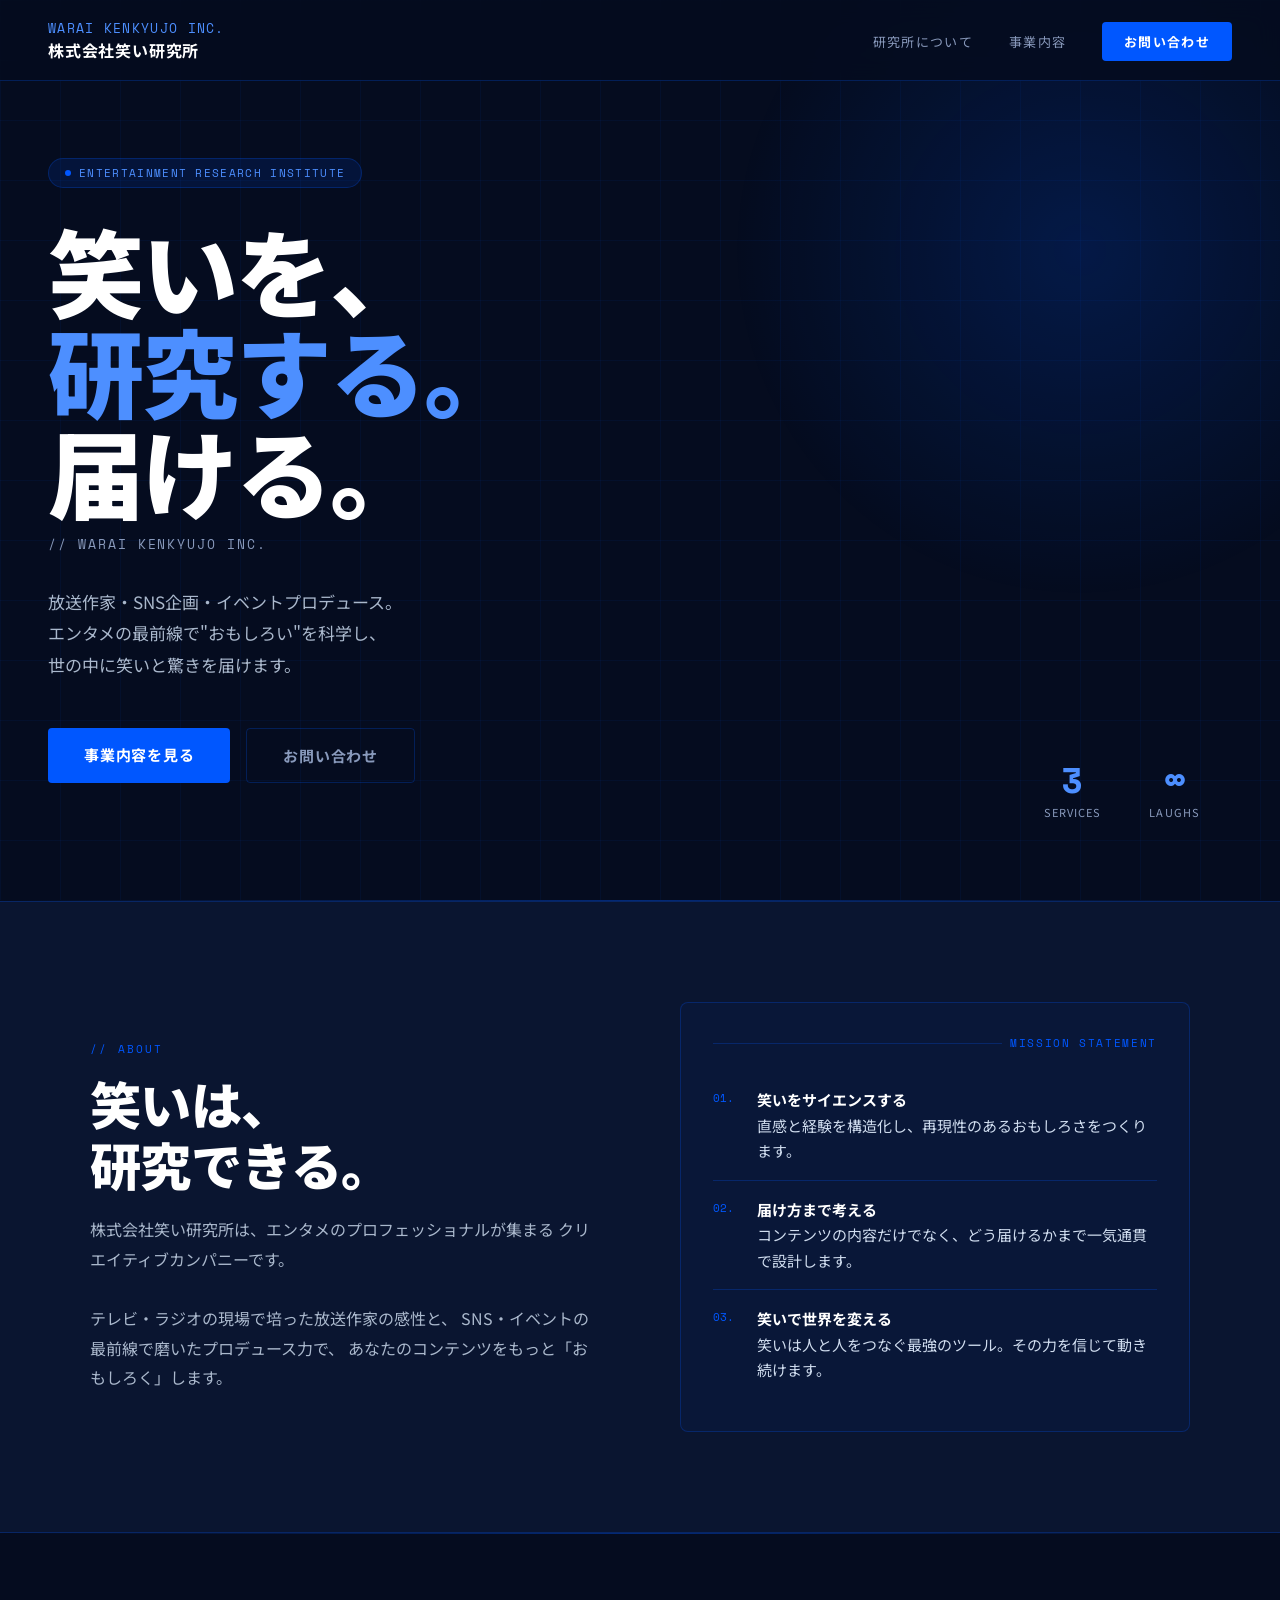
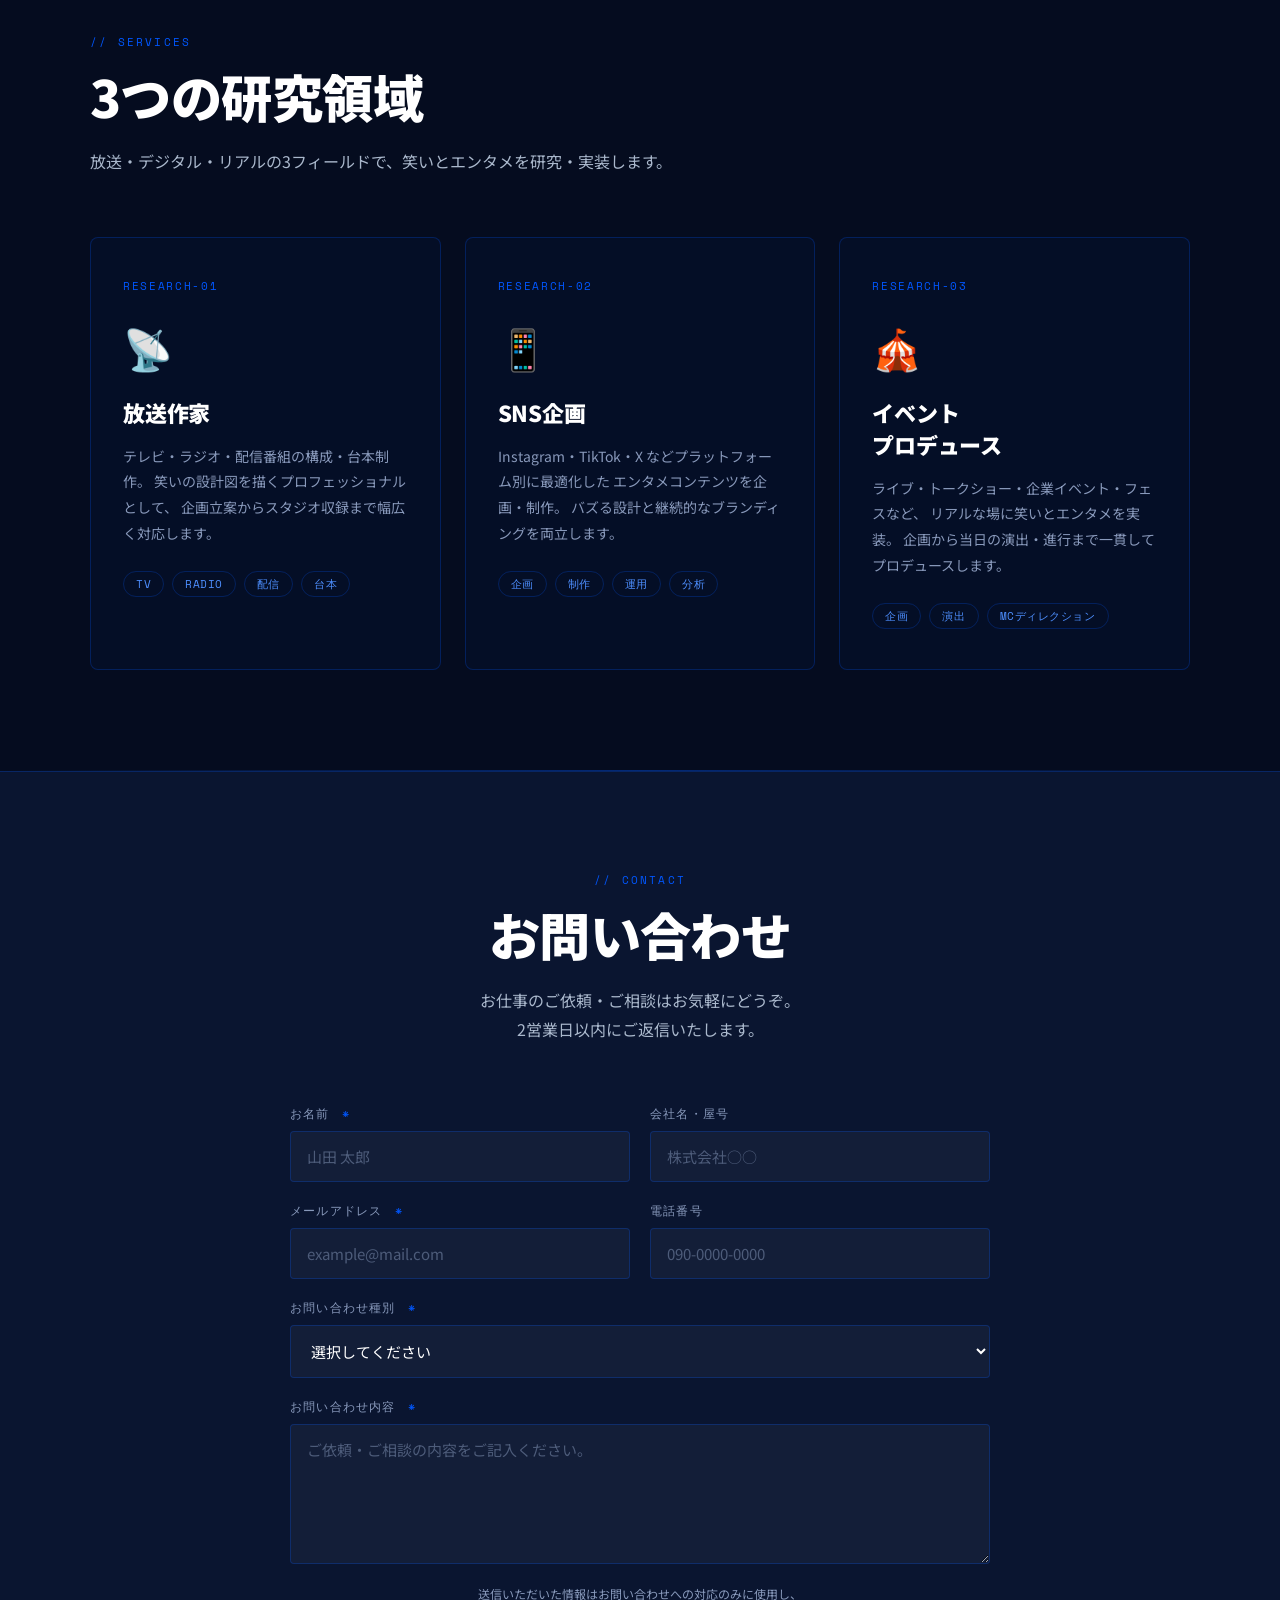
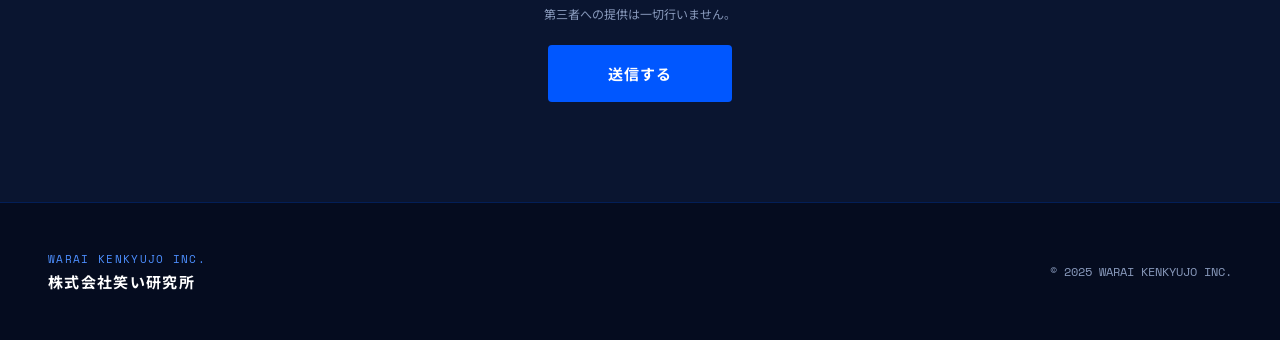
==== index.html @ fab0cb1b "Initial commit: 株式会社笑い研究所 website" ====
<!DOCTYPE html>
<html lang="ja">
<head>
  <meta charset="UTF-8">
  <meta name="viewport" content="width=device-width, initial-scale=1.0">
  <title>株式会社笑い研究所</title>
  <link rel="preconnect" href="https://fonts.googleapis.com">
  <link href="https://fonts.googleapis.com/css2?family=Noto+Sans+JP:wght@400;700;900&family=Space+Mono:wght@400;700&display=swap" rel="stylesheet">
  <style>
    :root {
      --blue: #0057FF;
      --blue-light: #4D8FFF;
      --blue-dark: #003BB5;
      --navy: #050C1F;
      --navy2: #0A1530;
      --white: #FFFFFF;
      --gray: #8899BB;
      --border: rgba(0,87,255,0.25);
    }

    * { margin: 0; padding: 0; box-sizing: border-box; }

    html { scroll-behavior: smooth; }

    body {
      font-family: 'Noto Sans JP', sans-serif;
      background: var(--navy);
      color: var(--white);
      overflow-x: hidden;
    }

    /* ── GRID BG ── */
    body::before {
      content: '';
      position: fixed;
      inset: 0;
      background-image:
        linear-gradient(rgba(0,87,255,0.06) 1px, transparent 1px),
        linear-gradient(90deg, rgba(0,87,255,0.06) 1px, transparent 1px);
      background-size: 60px 60px;
      pointer-events: none;
      z-index: 0;
    }

    /* ── NAV ── */
    nav {
      position: fixed;
      top: 0; left: 0; right: 0;
      z-index: 100;
      display: flex;
      align-items: center;
      justify-content: space-between;
      padding: 18px 48px;
      background: rgba(5,12,31,0.85);
      backdrop-filter: blur(12px);
      border-bottom: 1px solid var(--border);
    }

    .nav-logo {
      font-family: 'Space Mono', monospace;
      font-size: 13px;
      letter-spacing: 0.1em;
      color: var(--blue-light);
    }

    .nav-logo span {
      display: block;
      font-family: 'Noto Sans JP', sans-serif;
      font-size: 16px;
      font-weight: 700;
      color: var(--white);
      letter-spacing: 0.05em;
    }

    .nav-links {
      display: flex;
      gap: 36px;
      list-style: none;
    }

    .nav-links a {
      color: var(--gray);
      text-decoration: none;
      font-size: 13px;
      letter-spacing: 0.1em;
      transition: color 0.2s;
    }

    .nav-links a:hover { color: var(--white); }

    .nav-cta {
      background: var(--blue);
      color: var(--white) !important;
      padding: 10px 22px;
      border-radius: 4px;
      font-weight: 700 !important;
      transition: background 0.2s !important;
    }

    .nav-cta:hover { background: var(--blue-dark) !important; color: var(--white) !important; }

    /* ── HERO ── */
    .hero {
      position: relative;
      min-height: 100vh;
      display: flex;
      align-items: center;
      padding: 120px 48px 80px;
      overflow: hidden;
    }

    .hero-bg-circle {
      position: absolute;
      width: 700px;
      height: 700px;
      border-radius: 50%;
      background: radial-gradient(circle, rgba(0,87,255,0.18) 0%, transparent 70%);
      top: -100px;
      right: -150px;
      pointer-events: none;
    }

    .hero-badge {
      display: inline-flex;
      align-items: center;
      gap: 8px;
      background: rgba(0,87,255,0.12);
      border: 1px solid var(--border);
      border-radius: 100px;
      padding: 6px 16px;
      font-family: 'Space Mono', monospace;
      font-size: 11px;
      color: var(--blue-light);
      letter-spacing: 0.12em;
      margin-bottom: 32px;
    }

    .hero-badge::before {
      content: '';
      width: 6px;
      height: 6px;
      border-radius: 50%;
      background: var(--blue);
      animation: pulse 2s infinite;
    }

    @keyframes pulse {
      0%, 100% { opacity: 1; }
      50% { opacity: 0.3; }
    }

    .hero h1 {
      font-size: clamp(52px, 8vw, 96px);
      font-weight: 900;
      line-height: 1.05;
      letter-spacing: -0.02em;
      margin-bottom: 12px;
    }

    .hero h1 .accent { color: var(--blue-light); }

    .hero-sub {
      font-family: 'Space Mono', monospace;
      font-size: 13px;
      color: var(--gray);
      letter-spacing: 0.15em;
      margin-bottom: 32px;
    }

    .hero-desc {
      font-size: 17px;
      line-height: 1.85;
      color: #AAB8CC;
      max-width: 520px;
      margin-bottom: 48px;
    }

    .hero-btns {
      display: flex;
      gap: 16px;
      flex-wrap: wrap;
    }

    .btn-primary {
      background: var(--blue);
      color: var(--white);
      padding: 16px 36px;
      border-radius: 4px;
      font-size: 15px;
      font-weight: 700;
      text-decoration: none;
      letter-spacing: 0.05em;
      transition: background 0.2s, transform 0.15s;
    }

    .btn-primary:hover {
      background: var(--blue-dark);
      transform: translateY(-1px);
    }

    .btn-outline {
      border: 1px solid var(--border);
      color: var(--gray);
      padding: 16px 36px;
      border-radius: 4px;
      font-size: 15px;
      font-weight: 700;
      text-decoration: none;
      letter-spacing: 0.05em;
      transition: border-color 0.2s, color 0.2s;
    }

    .btn-outline:hover {
      border-color: var(--blue-light);
      color: var(--white);
    }

    .hero-stats {
      position: absolute;
      right: 80px;
      bottom: 80px;
      display: flex;
      gap: 48px;
    }

    .stat {
      text-align: center;
    }

    .stat-num {
      font-family: 'Space Mono', monospace;
      font-size: 36px;
      font-weight: 700;
      color: var(--blue-light);
      line-height: 1;
    }

    .stat-label {
      font-size: 11px;
      color: var(--gray);
      letter-spacing: 0.1em;
      margin-top: 6px;
    }

    /* ── SECTION COMMON ── */
    section {
      position: relative;
      z-index: 1;
      padding: 100px 48px;
    }

    .section-label {
      font-family: 'Space Mono', monospace;
      font-size: 11px;
      color: var(--blue);
      letter-spacing: 0.2em;
      text-transform: uppercase;
      margin-bottom: 16px;
    }

    .section-title {
      font-size: clamp(32px, 4vw, 52px);
      font-weight: 900;
      line-height: 1.2;
      letter-spacing: -0.01em;
      margin-bottom: 20px;
    }

    .section-desc {
      font-size: 16px;
      color: #AAB8CC;
      line-height: 1.85;
      max-width: 600px;
    }

    /* ── ABOUT ── */
    .about {
      background: var(--navy2);
      border-top: 1px solid var(--border);
      border-bottom: 1px solid var(--border);
    }

    .about-inner {
      max-width: 1100px;
      margin: 0 auto;
      display: grid;
      grid-template-columns: 1fr 1fr;
      gap: 80px;
      align-items: center;
    }

    .about-visual {
      position: relative;
    }

    .about-box {
      border: 1px solid var(--border);
      border-radius: 8px;
      padding: 32px;
      background: rgba(0,87,255,0.04);
    }

    .about-box-header {
      font-family: 'Space Mono', monospace;
      font-size: 11px;
      color: var(--blue);
      letter-spacing: 0.15em;
      margin-bottom: 20px;
      display: flex;
      align-items: center;
      gap: 8px;
    }

    .about-box-header::before {
      content: '';
      flex: 1;
      height: 1px;
      background: var(--border);
    }

    .about-item {
      display: flex;
      align-items: flex-start;
      gap: 16px;
      padding: 16px 0;
      border-bottom: 1px solid var(--border);
    }

    .about-item:last-child { border-bottom: none; }

    .about-item-num {
      font-family: 'Space Mono', monospace;
      font-size: 11px;
      color: var(--blue);
      padding-top: 3px;
      min-width: 28px;
    }

    .about-item-text {
      font-size: 15px;
      line-height: 1.7;
      color: #D0DDEF;
    }

    .about-item-text strong {
      color: var(--white);
      font-weight: 700;
    }

    /* ── SERVICES ── */
    .services-inner {
      max-width: 1100px;
      margin: 0 auto;
    }

    .services-head {
      margin-bottom: 60px;
    }

    .services-grid {
      display: grid;
      grid-template-columns: repeat(3, 1fr);
      gap: 24px;
    }

    .service-card {
      border: 1px solid var(--border);
      border-radius: 8px;
      padding: 40px 32px;
      background: rgba(0,87,255,0.03);
      transition: border-color 0.2s, background 0.2s, transform 0.2s;
      position: relative;
      overflow: hidden;
    }

    .service-card::before {
      content: '';
      position: absolute;
      top: 0; left: 0; right: 0;
      height: 3px;
      background: linear-gradient(90deg, var(--blue), var(--blue-light));
      opacity: 0;
      transition: opacity 0.2s;
    }

    .service-card:hover {
      border-color: rgba(0,87,255,0.5);
      background: rgba(0,87,255,0.07);
      transform: translateY(-4px);
    }

    .service-card:hover::before { opacity: 1; }

    .service-num {
      font-family: 'Space Mono', monospace;
      font-size: 11px;
      color: var(--blue);
      letter-spacing: 0.15em;
      margin-bottom: 24px;
    }

    .service-icon {
      font-size: 40px;
      margin-bottom: 20px;
      display: block;
    }

    .service-title {
      font-size: 22px;
      font-weight: 900;
      letter-spacing: -0.01em;
      margin-bottom: 16px;
    }

    .service-desc {
      font-size: 14px;
      color: #8899BB;
      line-height: 1.85;
    }

    .service-tags {
      margin-top: 24px;
      display: flex;
      flex-wrap: wrap;
      gap: 8px;
    }

    .service-tag {
      font-size: 11px;
      padding: 4px 12px;
      border: 1px solid var(--border);
      border-radius: 100px;
      color: var(--blue-light);
      font-family: 'Space Mono', monospace;
      letter-spacing: 0.05em;
    }

    /* ── CONTACT ── */
    .contact {
      background: var(--navy2);
      border-top: 1px solid var(--border);
    }

    .contact-inner {
      max-width: 700px;
      margin: 0 auto;
    }

    .contact-head {
      text-align: center;
      margin-bottom: 60px;
    }

    .contact-head .section-label {
      display: block;
      text-align: center;
    }

    .contact-form {
      display: flex;
      flex-direction: column;
      gap: 20px;
    }

    .form-row {
      display: grid;
      grid-template-columns: 1fr 1fr;
      gap: 20px;
    }

    .form-group {
      display: flex;
      flex-direction: column;
      gap: 8px;
    }

    .form-group label {
      font-size: 12px;
      color: var(--gray);
      letter-spacing: 0.1em;
      font-family: 'Space Mono', monospace;
    }

    .form-group label .required {
      color: var(--blue);
      margin-left: 4px;
    }

    .form-group input,
    .form-group select,
    .form-group textarea {
      background: rgba(255,255,255,0.04);
      border: 1px solid var(--border);
      border-radius: 4px;
      padding: 14px 16px;
      color: var(--white);
      font-size: 15px;
      font-family: 'Noto Sans JP', sans-serif;
      transition: border-color 0.2s;
      outline: none;
    }

    .form-group input:focus,
    .form-group select:focus,
    .form-group textarea:focus {
      border-color: var(--blue);
    }

    .form-group input::placeholder,
    .form-group textarea::placeholder {
      color: rgba(136,153,187,0.5);
    }

    .form-group select option {
      background: var(--navy2);
    }

    .form-group textarea {
      resize: vertical;
      min-height: 140px;
    }

    .form-note {
      font-size: 12px;
      color: var(--gray);
      line-height: 1.7;
      text-align: center;
    }

    .form-submit {
      display: flex;
      justify-content: center;
    }

    .btn-submit {
      background: var(--blue);
      color: var(--white);
      border: none;
      padding: 18px 60px;
      border-radius: 4px;
      font-size: 15px;
      font-weight: 700;
      font-family: 'Noto Sans JP', sans-serif;
      letter-spacing: 0.08em;
      cursor: pointer;
      transition: background 0.2s, transform 0.15s;
    }

    .btn-submit:hover {
      background: var(--blue-dark);
      transform: translateY(-1px);
    }

    /* ── SUCCESS MSG ── */
    .form-success {
      display: none;
      text-align: center;
      padding: 48px;
      border: 1px solid rgba(0,87,255,0.3);
      border-radius: 8px;
      background: rgba(0,87,255,0.06);
    }

    .form-success.show { display: block; }

    .form-success-icon {
      font-size: 48px;
      margin-bottom: 16px;
    }

    .form-success h3 {
      font-size: 22px;
      font-weight: 700;
      margin-bottom: 10px;
    }

    .form-success p {
      color: var(--gray);
      font-size: 14px;
      line-height: 1.7;
    }

    /* ── FOOTER ── */
    footer {
      position: relative;
      z-index: 1;
      border-top: 1px solid var(--border);
      padding: 48px;
      display: flex;
      align-items: center;
      justify-content: space-between;
    }

    .footer-logo {
      font-family: 'Space Mono', monospace;
      font-size: 11px;
      color: var(--blue-light);
      letter-spacing: 0.12em;
    }

    .footer-logo span {
      display: block;
      font-family: 'Noto Sans JP', sans-serif;
      font-size: 15px;
      font-weight: 700;
      color: var(--white);
      margin-top: 4px;
    }

    .footer-copy {
      font-size: 12px;
      color: var(--gray);
      font-family: 'Space Mono', monospace;
    }

    /* ── DIVIDER LINE ── */
    .divider {
      width: 100%;
      height: 1px;
      background: linear-gradient(90deg, transparent, var(--blue), transparent);
      opacity: 0.4;
      margin: 0;
    }

    /* ── RESPONSIVE ── */
    @media (max-width: 900px) {
      nav { padding: 16px 24px; }
      .nav-links { display: none; }
      .hero { padding: 100px 24px 60px; }
      .hero-stats { display: none; }
      section { padding: 72px 24px; }
      .about-inner { grid-template-columns: 1fr; gap: 48px; }
      .services-grid { grid-template-columns: 1fr; }
      .form-row { grid-template-columns: 1fr; }
      footer { flex-direction: column; gap: 16px; text-align: center; padding: 36px 24px; }
    }
  </style>
</head>
<body>

<!-- NAV -->
<nav>
  <div class="nav-logo">
    WARAI KENKYUJO INC.
    <span>株式会社笑い研究所</span>
  </div>
  <ul class="nav-links">
    <li><a href="#about">研究所について</a></li>
    <li><a href="#services">事業内容</a></li>
    <li><a href="#contact" class="nav-cta">お問い合わせ</a></li>
  </ul>
</nav>

<!-- HERO -->
<section class="hero" id="top">
  <div class="hero-bg-circle"></div>
  <div>
    <div class="hero-badge">ENTERTAINMENT RESEARCH INSTITUTE</div>
    <h1>笑いを、<br><span class="accent">研究する。</span><br>届ける。</h1>
    <p class="hero-sub">// WARAI KENKYUJO INC.</p>
    <p class="hero-desc">
      放送作家・SNS企画・イベントプロデュース。<br>
      エンタメの最前線で"おもしろい"を科学し、<br>
      世の中に笑いと驚きを届けます。
    </p>
    <div class="hero-btns">
      <a href="#services" class="btn-primary">事業内容を見る</a>
      <a href="#contact" class="btn-outline">お問い合わせ</a>
    </div>
  </div>
  <div class="hero-stats">
    <div class="stat">
      <div class="stat-num">3</div>
      <div class="stat-label">SERVICES</div>
    </div>
    <div class="stat">
      <div class="stat-num">∞</div>
      <div class="stat-label">LAUGHS</div>
    </div>
  </div>
</section>

<div class="divider"></div>

<!-- ABOUT -->
<section class="about" id="about">
  <div class="about-inner">
    <div>
      <p class="section-label">// ABOUT</p>
      <h2 class="section-title">笑いは、<br>研究できる。</h2>
      <p class="section-desc">
        株式会社笑い研究所は、エンタメのプロフェッショナルが集まる
        クリエイティブカンパニーです。<br><br>
        テレビ・ラジオの現場で培った放送作家の感性と、
        SNS・イベントの最前線で磨いたプロデュース力で、
        あなたのコンテンツをもっと「おもしろく」します。
      </p>
    </div>
    <div class="about-visual">
      <div class="about-box">
        <div class="about-box-header">MISSION STATEMENT</div>
        <div class="about-item">
          <span class="about-item-num">01.</span>
          <p class="about-item-text"><strong>笑いをサイエンスする</strong><br>直感と経験を構造化し、再現性のあるおもしろさをつくります。</p>
        </div>
        <div class="about-item">
          <span class="about-item-num">02.</span>
          <p class="about-item-text"><strong>届け方まで考える</strong><br>コンテンツの内容だけでなく、どう届けるかまで一気通貫で設計します。</p>
        </div>
        <div class="about-item">
          <span class="about-item-num">03.</span>
          <p class="about-item-text"><strong>笑いで世界を変える</strong><br>笑いは人と人をつなぐ最強のツール。その力を信じて動き続けます。</p>
        </div>
      </div>
    </div>
  </div>
</section>

<div class="divider"></div>

<!-- SERVICES -->
<section id="services">
  <div class="services-inner">
    <div class="services-head">
      <p class="section-label">// SERVICES</p>
      <h2 class="section-title">3つの研究領域</h2>
      <p class="section-desc">放送・デジタル・リアルの3フィールドで、笑いとエンタメを研究・実装します。</p>
    </div>
    <div class="services-grid">

      <div class="service-card">
        <p class="service-num">RESEARCH-01</p>
        <span class="service-icon">📡</span>
        <h3 class="service-title">放送作家</h3>
        <p class="service-desc">
          テレビ・ラジオ・配信番組の構成・台本制作。
          笑いの設計図を描くプロフェッショナルとして、
          企画立案からスタジオ収録まで幅広く対応します。
        </p>
        <div class="service-tags">
          <span class="service-tag">TV</span>
          <span class="service-tag">RADIO</span>
          <span class="service-tag">配信</span>
          <span class="service-tag">台本</span>
        </div>
      </div>

      <div class="service-card">
        <p class="service-num">RESEARCH-02</p>
        <span class="service-icon">📱</span>
        <h3 class="service-title">SNS企画</h3>
        <p class="service-desc">
          Instagram・TikTok・X などプラットフォーム別に最適化した
          エンタメコンテンツを企画・制作。
          バズる設計と継続的なブランディングを両立します。
        </p>
        <div class="service-tags">
          <span class="service-tag">企画</span>
          <span class="service-tag">制作</span>
          <span class="service-tag">運用</span>
          <span class="service-tag">分析</span>
        </div>
      </div>

      <div class="service-card">
        <p class="service-num">RESEARCH-03</p>
        <span class="service-icon">🎪</span>
        <h3 class="service-title">イベント<br>プロデュース</h3>
        <p class="service-desc">
          ライブ・トークショー・企業イベント・フェスなど、
          リアルな場に笑いとエンタメを実装。
          企画から当日の演出・進行まで一貫してプロデュースします。
        </p>
        <div class="service-tags">
          <span class="service-tag">企画</span>
          <span class="service-tag">演出</span>
          <span class="service-tag">MCディレクション</span>
        </div>
      </div>

    </div>
  </div>
</section>

<div class="divider"></div>

<!-- CONTACT -->
<section class="contact" id="contact">
  <div class="contact-inner">
    <div class="contact-head">
      <p class="section-label">// CONTACT</p>
      <h2 class="section-title">お問い合わせ</h2>
      <p class="section-desc" style="text-align:center; margin:0 auto;">
        お仕事のご依頼・ご相談はお気軽にどうぞ。<br>
        2営業日以内にご返信いたします。
      </p>
    </div>

    <form class="contact-form" id="contactForm">
      <div class="form-row">
        <div class="form-group">
          <label>お名前 <span class="required">*</span></label>
          <input type="text" placeholder="山田 太郎" required>
        </div>
        <div class="form-group">
          <label>会社名・屋号</label>
          <input type="text" placeholder="株式会社○○">
        </div>
      </div>
      <div class="form-row">
        <div class="form-group">
          <label>メールアドレス <span class="required">*</span></label>
          <input type="email" placeholder="example@mail.com" required>
        </div>
        <div class="form-group">
          <label>電話番号</label>
          <input type="tel" placeholder="090-0000-0000">
        </div>
      </div>
      <div class="form-group">
        <label>お問い合わせ種別 <span class="required">*</span></label>
        <select required>
          <option value="" disabled selected>選択してください</option>
          <option>放送作家のご依頼</option>
          <option>SNS企画のご相談</option>
          <option>イベントプロデュースのご依頼</option>
          <option>その他</option>
        </select>
      </div>
      <div class="form-group">
        <label>お問い合わせ内容 <span class="required">*</span></label>
        <textarea placeholder="ご依頼・ご相談の内容をご記入ください。" required></textarea>
      </div>
      <p class="form-note">
        送信いただいた情報はお問い合わせへの対応のみに使用し、<br>
        第三者への提供は一切行いません。
      </p>
      <div class="form-submit">
        <button type="submit" class="btn-submit">送信する</button>
      </div>
    </form>

    <div class="form-success" id="formSuccess">
      <div class="form-success-icon">✉️</div>
      <h3>送信が完了しました</h3>
      <p>お問い合わせありがとうございます。<br>内容を確認のうえ、2営業日以内にご連絡いたします。</p>
    </div>
  </div>
</section>

<!-- FOOTER -->
<footer>
  <div class="footer-logo">
    WARAI KENKYUJO INC.
    <span>株式会社笑い研究所</span>
  </div>
  <p class="footer-copy">© 2025 WARAI KENKYUJO INC.</p>
</footer>

<script>
  document.getElementById('contactForm').addEventListener('submit', function(e) {
    e.preventDefault();
    this.style.display = 'none';
    document.getElementById('formSuccess').classList.add('show');
  });
</script>

</body>
</html>
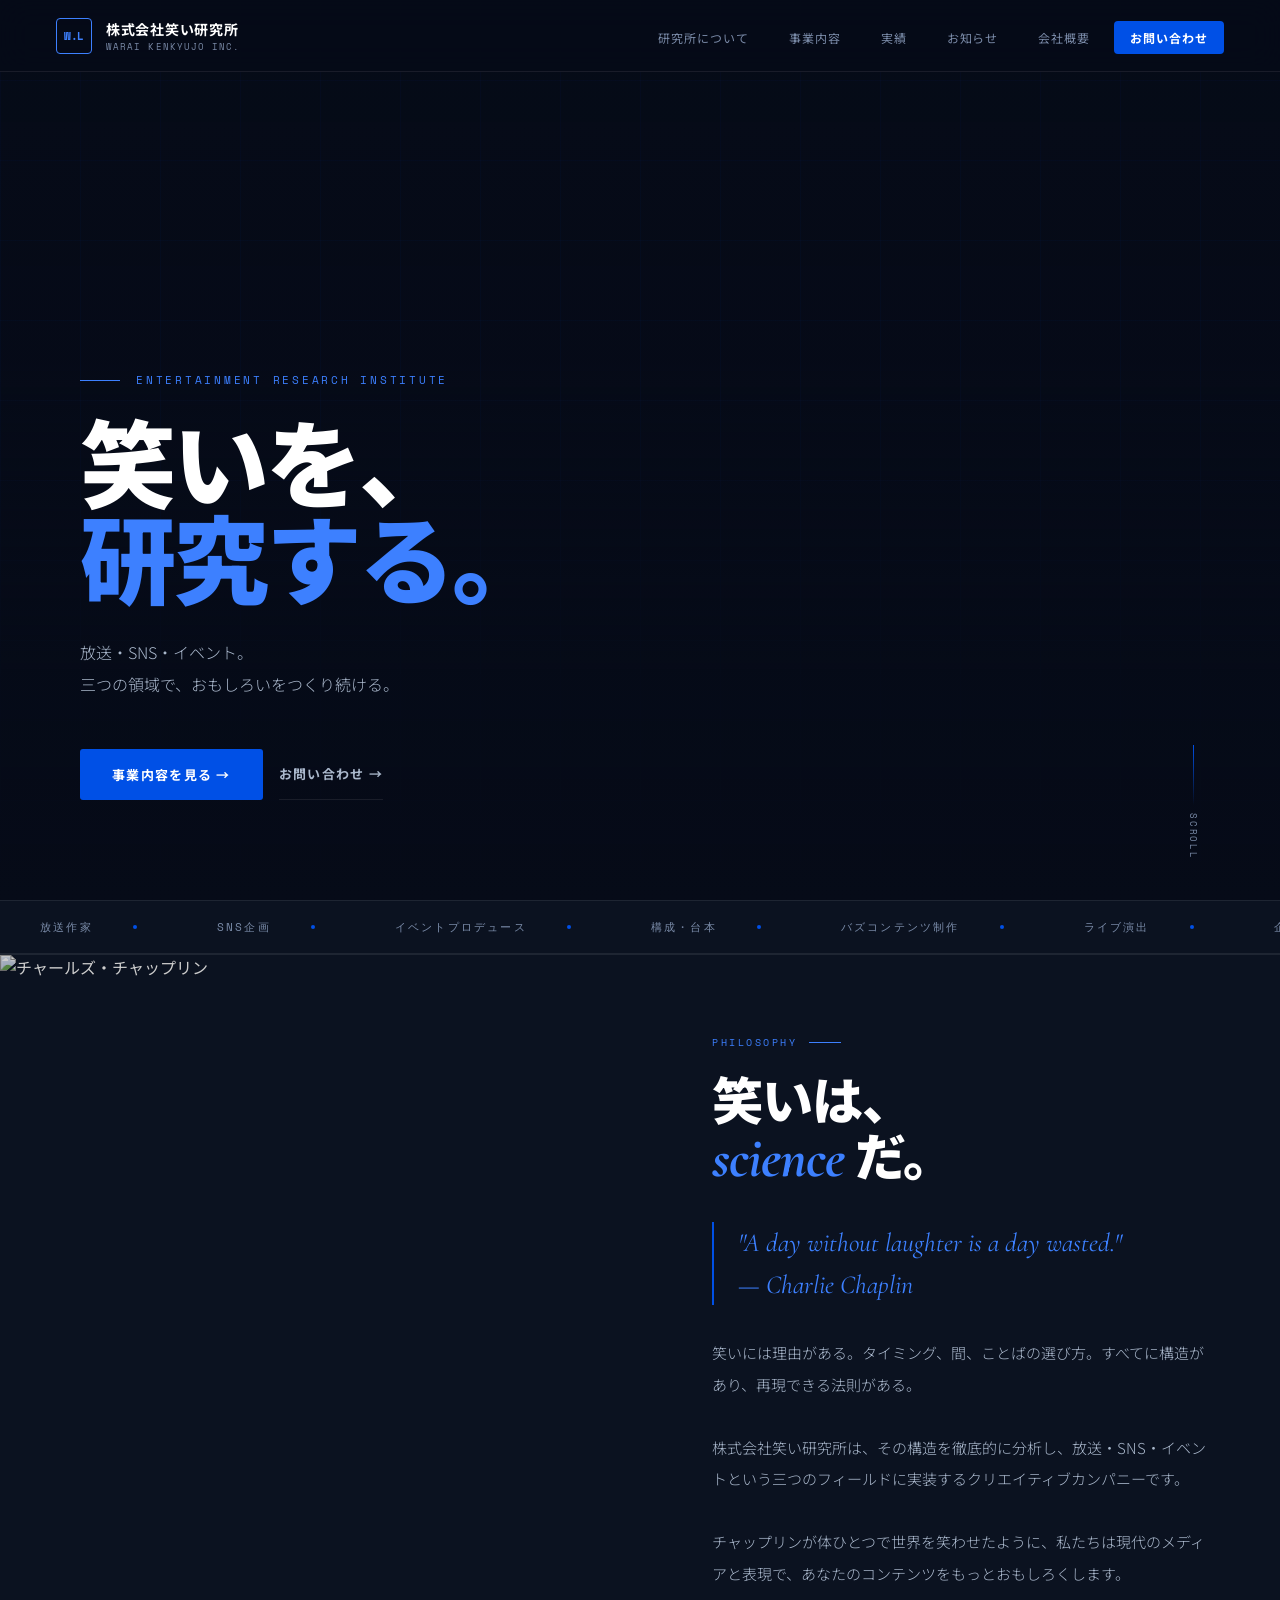
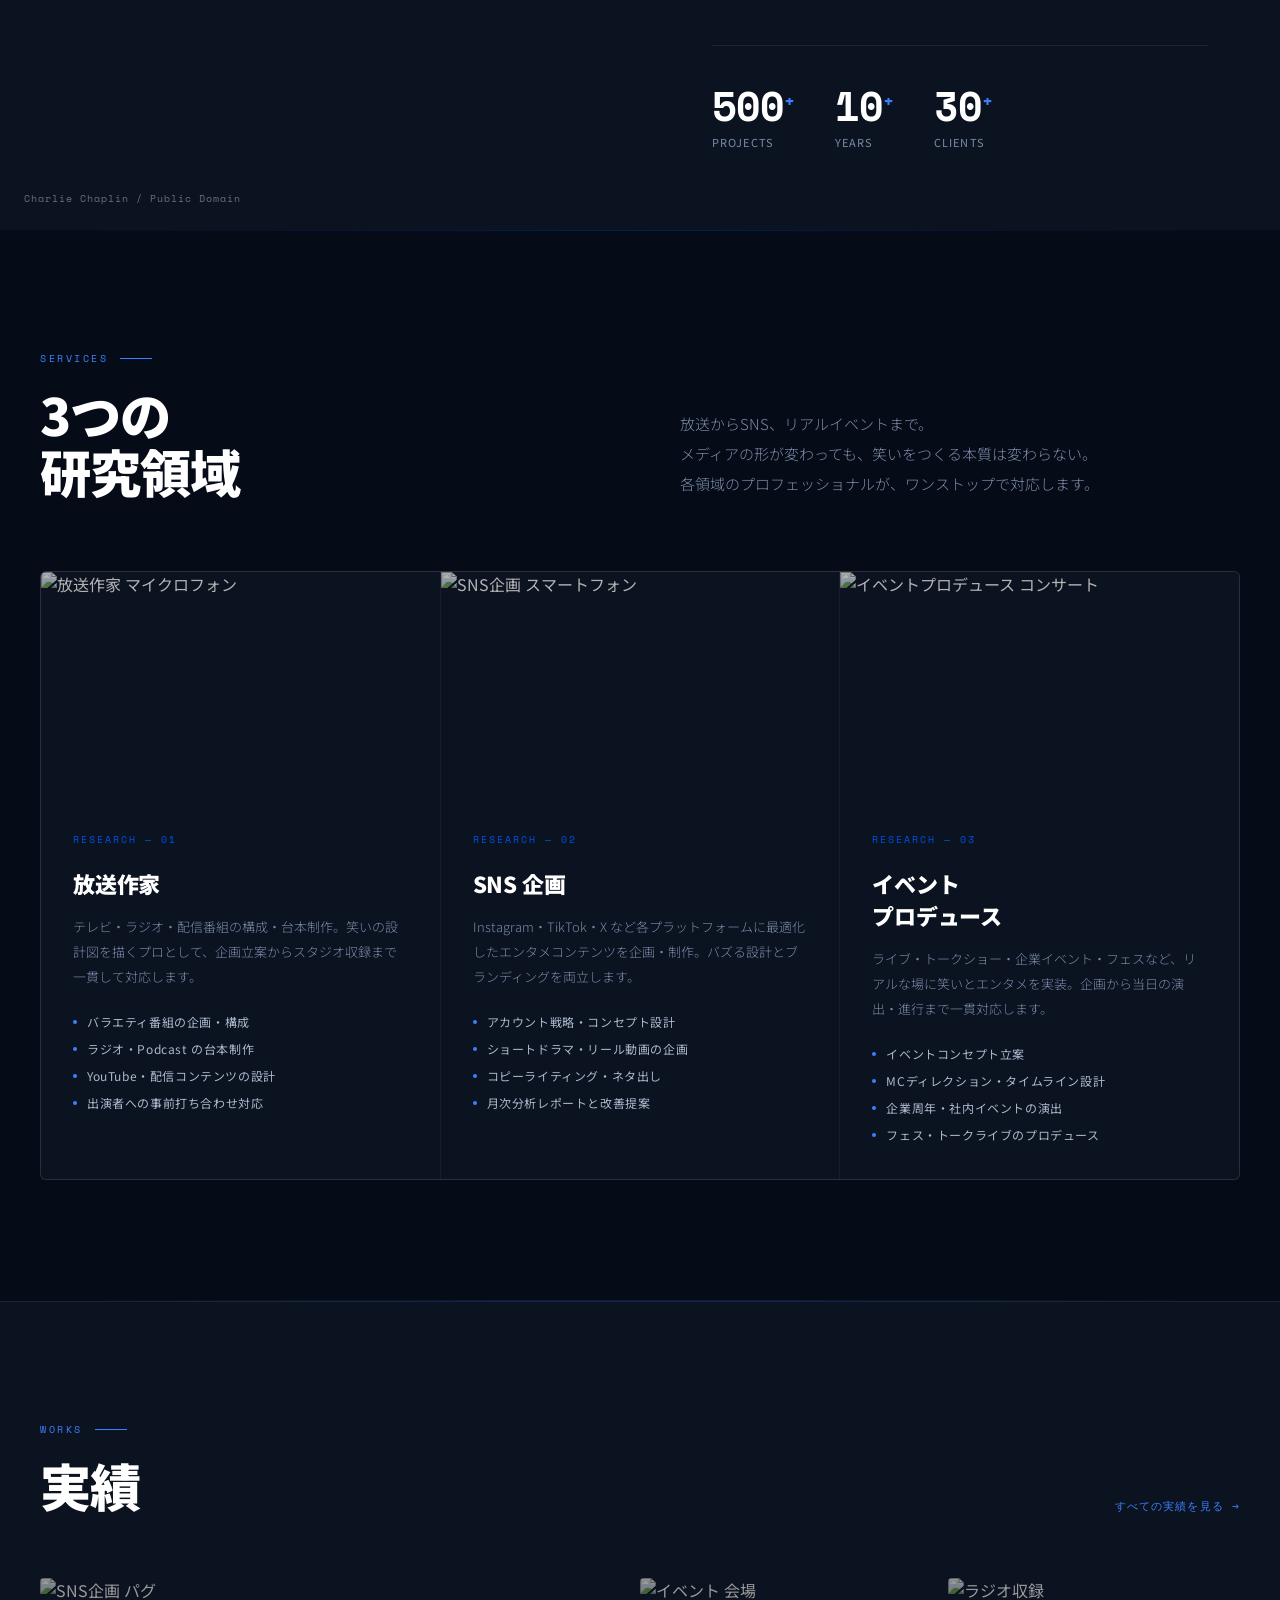
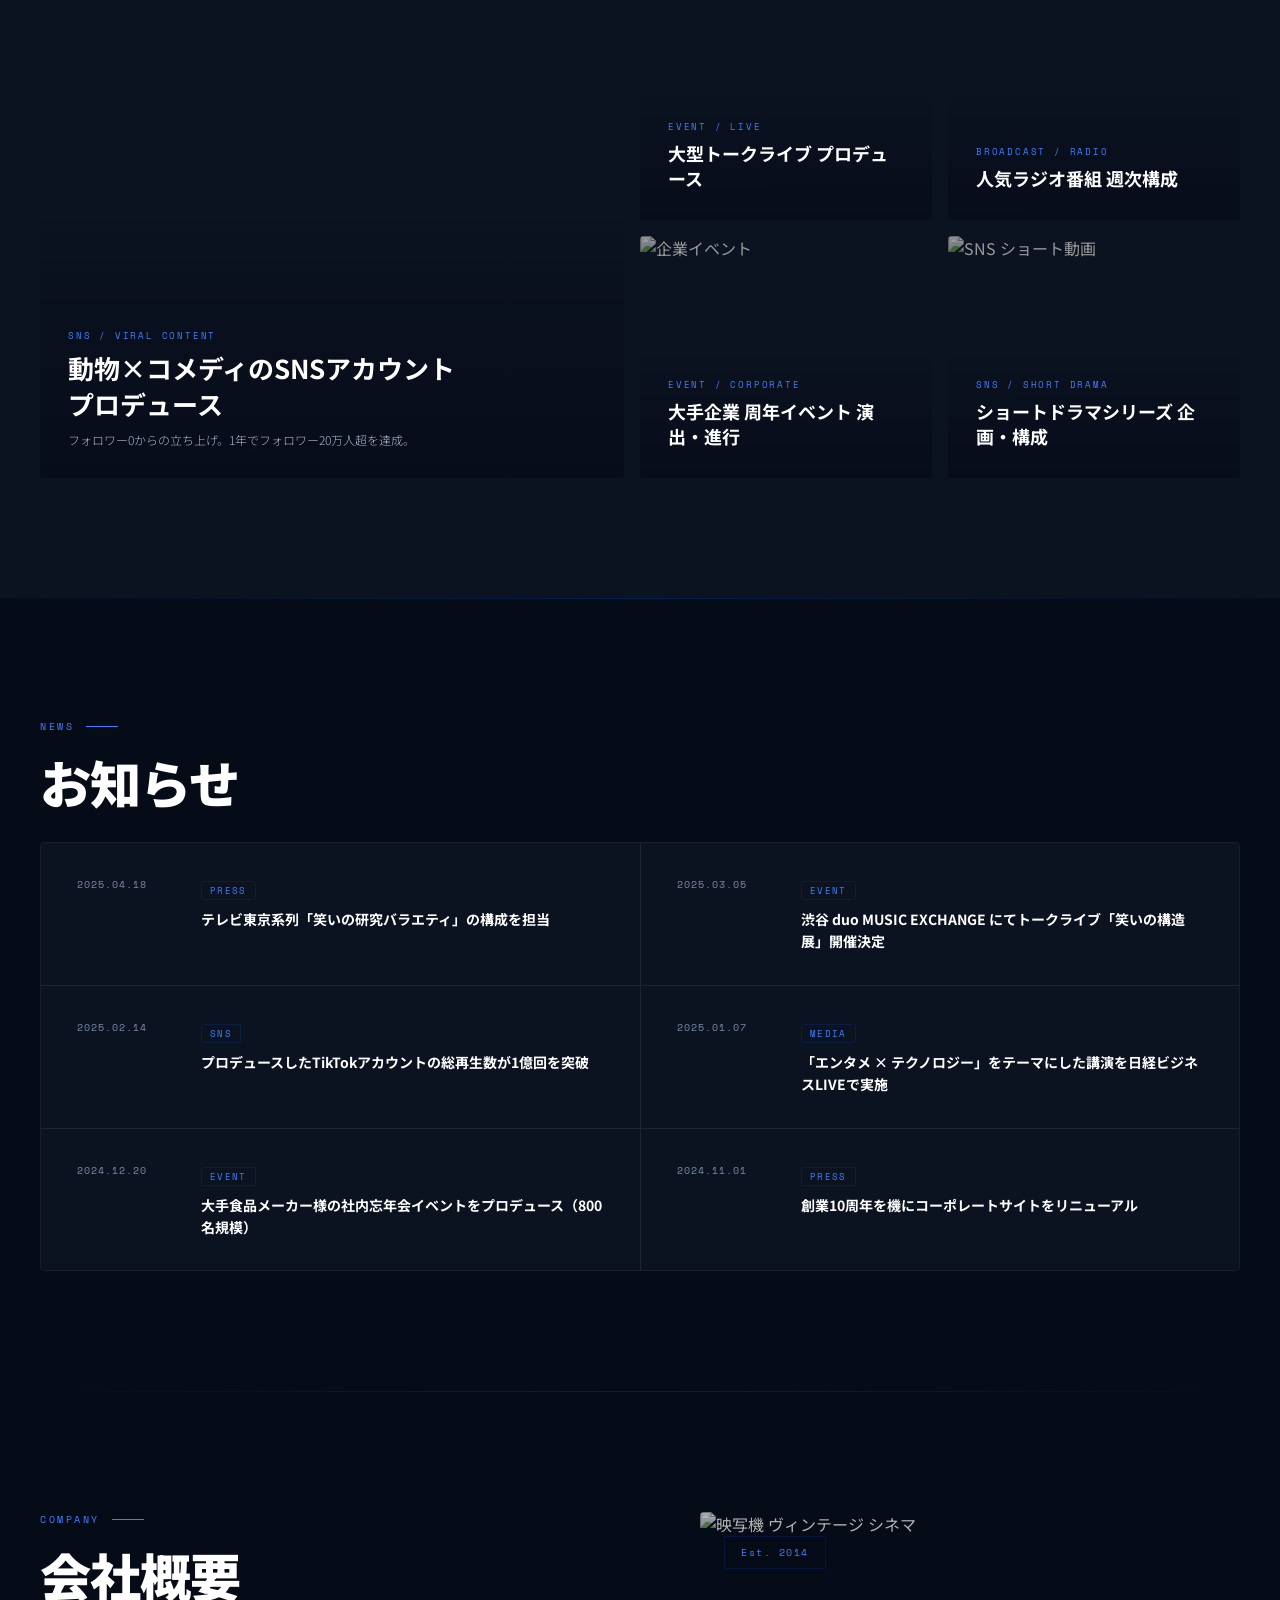
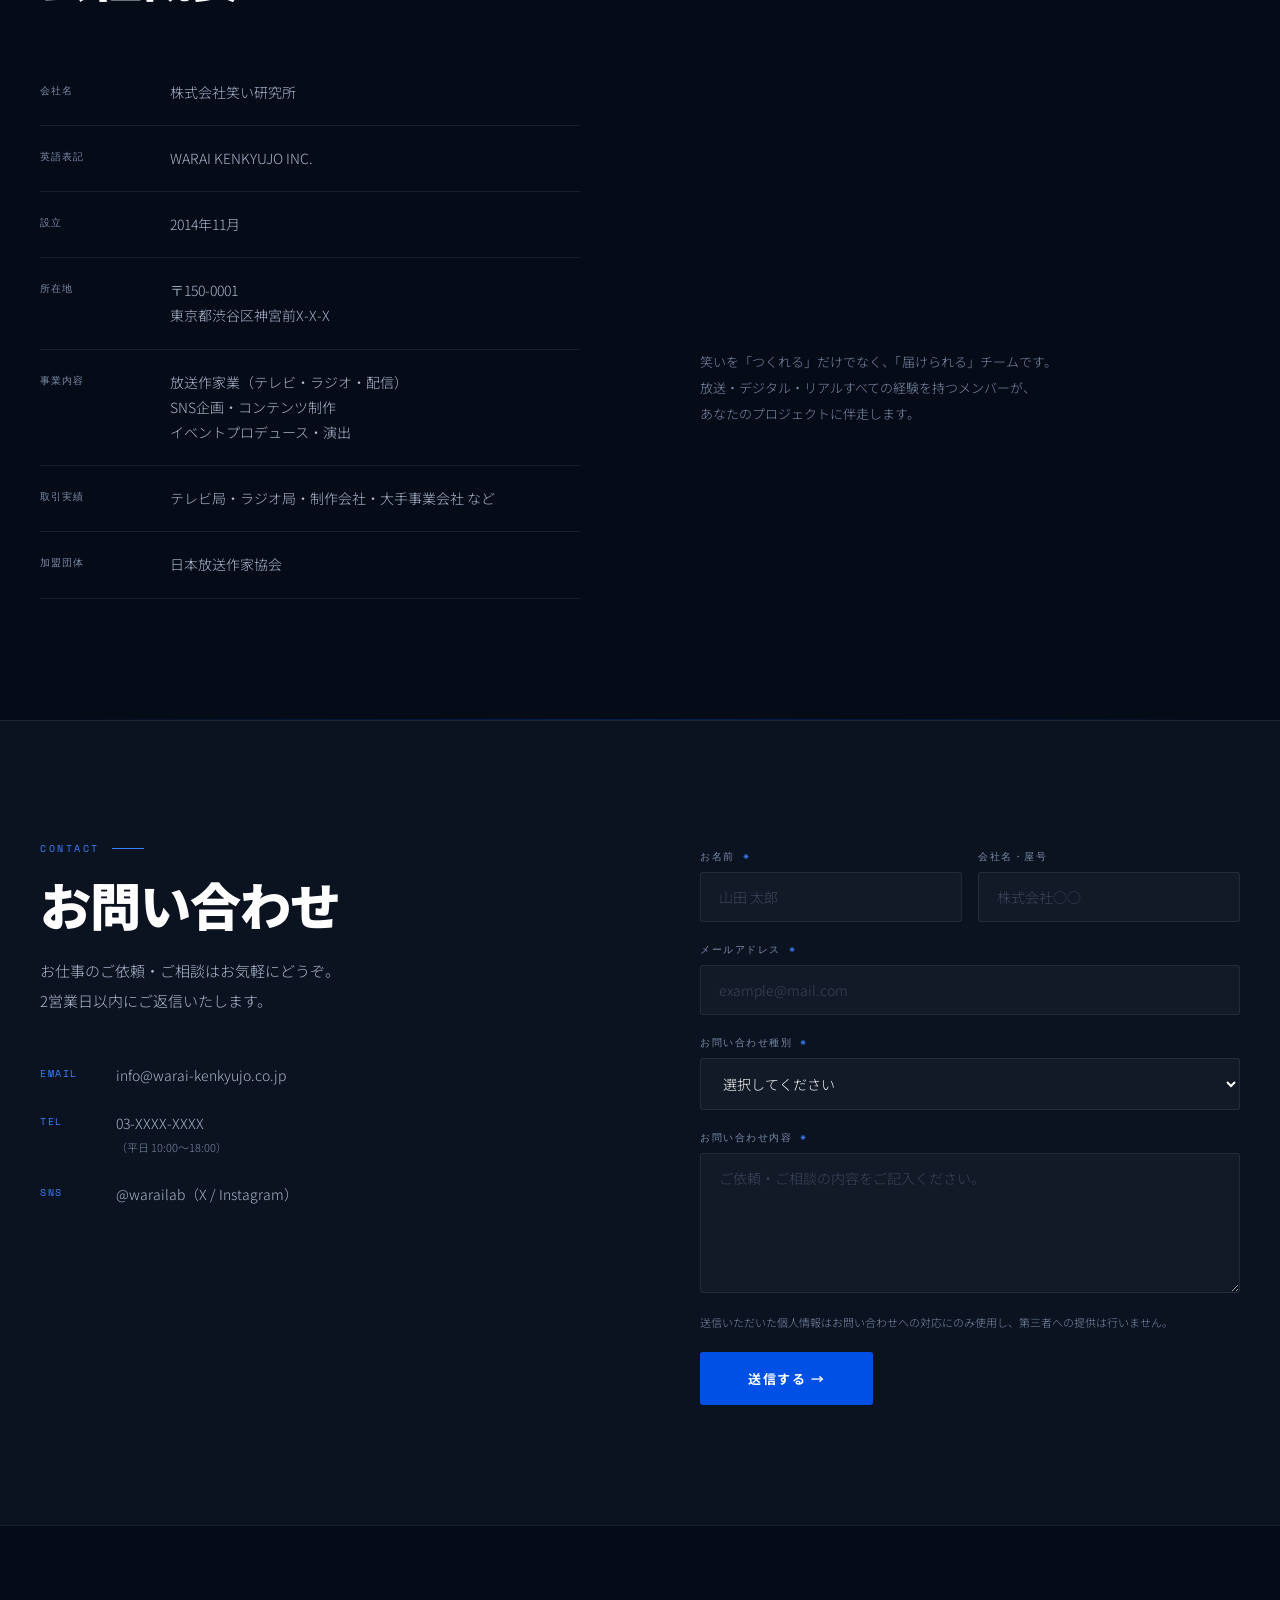
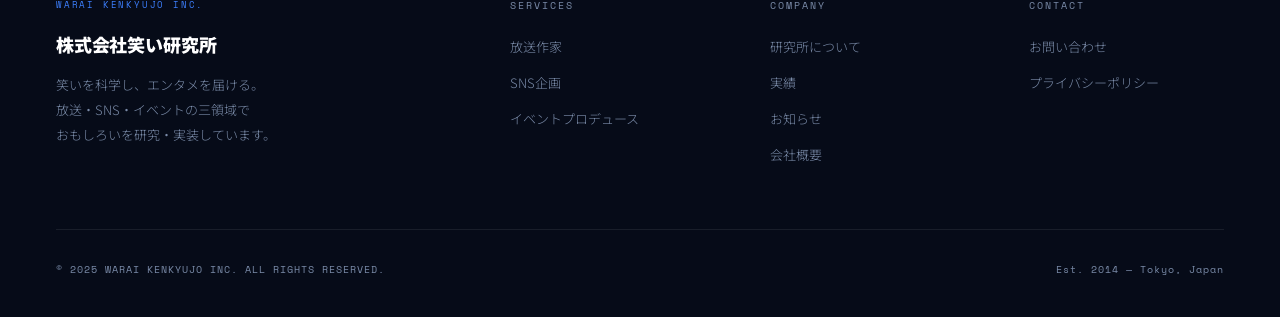
==== commit 083dc409: "Redesign: full-page site with photos, works, news, company sections" ====
--- a/index.html
+++ b/index.html
@@ -3,23 +3,26 @@
 <head>
   <meta charset="UTF-8">
   <meta name="viewport" content="width=device-width, initial-scale=1.0">
-  <title>株式会社笑い研究所</title>
+  <title>株式会社笑い研究所 | Entertainment Research Institute</title>
+  <meta name="description" content="放送作家・SNS企画・イベントプロデュース。笑いを科学し、エンタメを届ける会社です。">
   <link rel="preconnect" href="https://fonts.googleapis.com">
-  <link href="https://fonts.googleapis.com/css2?family=Noto+Sans+JP:wght@400;700;900&family=Space+Mono:wght@400;700&display=swap" rel="stylesheet">
+  <link href="https://fonts.googleapis.com/css2?family=Noto+Sans+JP:wght@300;400;700;900&family=Space+Mono:wght@400;700&family=Cormorant+Garamond:ital,wght@0,400;0,700;1,400&display=swap" rel="stylesheet">
   <style>
     :root {
-      --blue: #0057FF;
-      --blue-light: #4D8FFF;
-      --blue-dark: #003BB5;
-      --navy: #050C1F;
-      --navy2: #0A1530;
+      --blue: #0050E6;
+      --blue-light: #3D80FF;
+      --blue-pale: rgba(0,80,230,0.08);
+      --navy: #060B18;
+      --navy2: #0B1220;
       --white: #FFFFFF;
-      --gray: #8899BB;
-      --border: rgba(0,87,255,0.25);
+      --off-white: #F2F4F8;
+      --gray: #7A8BA8;
+      --gray-light: #AAB8CC;
+      --border: rgba(0,80,230,0.18);
+      --border-light: rgba(255,255,255,0.08);
     }
 
     * { margin: 0; padding: 0; box-sizing: border-box; }
-
     html { scroll-behavior: smooth; }
 
     body {
@@ -30,14 +33,13 @@
     }
 
     /* ── GRID BG ── */
-    body::before {
-      content: '';
+    .grid-bg {
       position: fixed;
       inset: 0;
       background-image:
-        linear-gradient(rgba(0,87,255,0.06) 1px, transparent 1px),
-        linear-gradient(90deg, rgba(0,87,255,0.06) 1px, transparent 1px);
-      background-size: 60px 60px;
+        linear-gradient(rgba(0,80,230,0.04) 1px, transparent 1px),
+        linear-gradient(90deg, rgba(0,80,230,0.04) 1px, transparent 1px);
+      background-size: 80px 80px;
       pointer-events: none;
       z-index: 0;
     }
@@ -46,363 +48,482 @@
     nav {
       position: fixed;
       top: 0; left: 0; right: 0;
-      z-index: 100;
+      z-index: 200;
       display: flex;
       align-items: center;
       justify-content: space-between;
-      padding: 18px 48px;
-      background: rgba(5,12,31,0.85);
-      backdrop-filter: blur(12px);
-      border-bottom: 1px solid var(--border);
+      padding: 0 56px;
+      height: 72px;
+      background: rgba(6,11,24,0.9);
+      backdrop-filter: blur(16px);
+      border-bottom: 1px solid var(--border-light);
     }
 
     .nav-logo {
-      font-family: 'Space Mono', monospace;
-      font-size: 13px;
-      letter-spacing: 0.1em;
+      display: flex;
+      align-items: center;
+      gap: 14px;
+      text-decoration: none;
+    }
+
+    .nav-logo-mark {
+      width: 36px;
+      height: 36px;
+      border: 1.5px solid var(--blue-light);
+      border-radius: 4px;
+      display: flex;
+      align-items: center;
+      justify-content: center;
+      font-family: 'Space Mono', monospace;
+      font-size: 11px;
       color: var(--blue-light);
-    }
-
-    .nav-logo span {
-      display: block;
-      font-family: 'Noto Sans JP', sans-serif;
-      font-size: 16px;
+      letter-spacing: -0.02em;
+      font-weight: 700;
+    }
+
+    .nav-logo-text {
+      font-size: 14px;
       font-weight: 700;
       color: var(--white);
       letter-spacing: 0.05em;
     }
 
+    .nav-logo-text small {
+      display: block;
+      font-family: 'Space Mono', monospace;
+      font-size: 9px;
+      color: var(--gray);
+      letter-spacing: 0.12em;
+      font-weight: 400;
+      margin-top: 1px;
+    }
+
     .nav-links {
       display: flex;
-      gap: 36px;
+      align-items: center;
+      gap: 8px;
       list-style: none;
     }
 
     .nav-links a {
       color: var(--gray);
       text-decoration: none;
-      font-size: 13px;
-      letter-spacing: 0.1em;
-      transition: color 0.2s;
-    }
-
-    .nav-links a:hover { color: var(--white); }
+      font-size: 12px;
+      letter-spacing: 0.08em;
+      padding: 8px 16px;
+      border-radius: 4px;
+      transition: color 0.2s, background 0.2s;
+    }
+
+    .nav-links a:hover { color: var(--white); background: var(--blue-pale); }
 
     .nav-cta {
-      background: var(--blue);
+      background: var(--blue) !important;
       color: var(--white) !important;
-      padding: 10px 22px;
-      border-radius: 4px;
       font-weight: 700 !important;
-      transition: background 0.2s !important;
-    }
-
-    .nav-cta:hover { background: var(--blue-dark) !important; color: var(--white) !important; }
+      transition: opacity 0.2s !important;
+    }
+
+    .nav-cta:hover { opacity: 0.85; background: var(--blue) !important; }
 
     /* ── HERO ── */
     .hero {
       position: relative;
-      min-height: 100vh;
+      height: 100vh;
+      min-height: 700px;
+      display: flex;
+      align-items: flex-end;
+      padding-bottom: 100px;
+      overflow: hidden;
+    }
+
+    .hero-img {
+      position: absolute;
+      inset: 0;
+      background-image: url('https://images.unsplash.com/photo-1516450360452-9312f5e86fc7?auto=format&fit=crop&w=1920&q=80');
+      background-size: cover;
+      background-position: center;
+      filter: brightness(0.35) saturate(0.6);
+    }
+
+    .hero-overlay {
+      position: absolute;
+      inset: 0;
+      background: linear-gradient(
+        to bottom,
+        rgba(6,11,24,0.2) 0%,
+        rgba(6,11,24,0.1) 40%,
+        rgba(6,11,24,0.85) 75%,
+        var(--navy) 100%
+      );
+    }
+
+    .hero-content {
+      position: relative;
+      z-index: 1;
+      padding: 0 80px;
+      max-width: 1200px;
+    }
+
+    .hero-eyebrow {
+      font-family: 'Space Mono', monospace;
+      font-size: 11px;
+      color: var(--blue-light);
+      letter-spacing: 0.25em;
+      text-transform: uppercase;
+      margin-bottom: 24px;
       display: flex;
       align-items: center;
-      padding: 120px 48px 80px;
-      overflow: hidden;
-    }
-
-    .hero-bg-circle {
-      position: absolute;
-      width: 700px;
-      height: 700px;
-      border-radius: 50%;
-      background: radial-gradient(circle, rgba(0,87,255,0.18) 0%, transparent 70%);
-      top: -100px;
-      right: -150px;
-      pointer-events: none;
-    }
-
-    .hero-badge {
+      gap: 16px;
+    }
+
+    .hero-eyebrow::before {
+      content: '';
+      width: 40px;
+      height: 1px;
+      background: var(--blue-light);
+    }
+
+    .hero h1 {
+      font-size: clamp(56px, 7.5vw, 110px);
+      font-weight: 900;
+      line-height: 1.0;
+      letter-spacing: -0.03em;
+      margin-bottom: 32px;
+    }
+
+    .hero h1 em {
+      font-style: normal;
+      color: var(--blue-light);
+    }
+
+    .hero-copy {
+      font-size: 16px;
+      line-height: 2;
+      color: var(--gray-light);
+      max-width: 480px;
+      margin-bottom: 48px;
+      font-weight: 300;
+    }
+
+    .hero-actions {
+      display: flex;
+      gap: 16px;
+      align-items: center;
+    }
+
+    .btn-primary {
       display: inline-flex;
       align-items: center;
+      gap: 10px;
+      background: var(--blue);
+      color: var(--white);
+      padding: 16px 32px;
+      border-radius: 3px;
+      font-size: 13px;
+      font-weight: 700;
+      text-decoration: none;
+      letter-spacing: 0.1em;
+      transition: opacity 0.2s, transform 0.15s;
+    }
+
+    .btn-primary:hover { opacity: 0.85; transform: translateY(-1px); }
+
+    .btn-ghost {
+      display: inline-flex;
+      align-items: center;
+      gap: 10px;
+      color: var(--gray-light);
+      font-size: 13px;
+      font-weight: 700;
+      text-decoration: none;
+      letter-spacing: 0.1em;
+      transition: color 0.2s;
+      padding: 16px 0;
+      border-bottom: 1px solid var(--border-light);
+    }
+
+    .btn-ghost:hover { color: var(--white); }
+
+    .hero-scroll {
+      position: absolute;
+      bottom: 40px;
+      right: 80px;
+      z-index: 1;
+      display: flex;
+      flex-direction: column;
+      align-items: center;
       gap: 8px;
-      background: rgba(0,87,255,0.12);
-      border: 1px solid var(--border);
-      border-radius: 100px;
-      padding: 6px 16px;
+    }
+
+    .hero-scroll span {
+      font-family: 'Space Mono', monospace;
+      font-size: 9px;
+      color: var(--gray);
+      letter-spacing: 0.2em;
+      writing-mode: vertical-rl;
+    }
+
+    .scroll-line {
+      width: 1px;
+      height: 60px;
+      background: linear-gradient(to bottom, var(--blue), transparent);
+      animation: scrollLine 2s ease-in-out infinite;
+    }
+
+    @keyframes scrollLine {
+      0% { transform: scaleY(0); transform-origin: top; }
+      50% { transform: scaleY(1); transform-origin: top; }
+      51% { transform: scaleY(1); transform-origin: bottom; }
+      100% { transform: scaleY(0); transform-origin: bottom; }
+    }
+
+    /* ── MARQUEE ── */
+    .marquee {
+      position: relative;
+      z-index: 1;
+      border-top: 1px solid var(--border-light);
+      border-bottom: 1px solid var(--border-light);
+      background: var(--navy2);
+      overflow: hidden;
+      padding: 18px 0;
+    }
+
+    .marquee-track {
+      display: flex;
+      gap: 0;
+      animation: marquee 28s linear infinite;
+      white-space: nowrap;
+    }
+
+    .marquee-item {
       font-family: 'Space Mono', monospace;
       font-size: 11px;
-      color: var(--blue-light);
-      letter-spacing: 0.12em;
-      margin-bottom: 32px;
-    }
-
-    .hero-badge::before {
+      color: var(--gray);
+      letter-spacing: 0.2em;
+      padding: 0 40px;
+      display: inline-flex;
+      align-items: center;
+      gap: 40px;
+    }
+
+    .marquee-item::after {
       content: '';
-      width: 6px;
-      height: 6px;
+      width: 4px;
+      height: 4px;
       border-radius: 50%;
       background: var(--blue);
-      animation: pulse 2s infinite;
-    }
-
-    @keyframes pulse {
-      0%, 100% { opacity: 1; }
-      50% { opacity: 0.3; }
-    }
-
-    .hero h1 {
-      font-size: clamp(52px, 8vw, 96px);
+    }
+
+    @keyframes marquee {
+      from { transform: translateX(0); }
+      to { transform: translateX(-50%); }
+    }
+
+    /* ── SECTION BASE ── */
+    section {
+      position: relative;
+      z-index: 1;
+    }
+
+    .container {
+      max-width: 1200px;
+      margin: 0 auto;
+      padding: 0 56px;
+    }
+
+    .section-pad { padding: 120px 0; }
+
+    .label {
+      font-family: 'Space Mono', monospace;
+      font-size: 10px;
+      color: var(--blue-light);
+      letter-spacing: 0.25em;
+      text-transform: uppercase;
+      display: flex;
+      align-items: center;
+      gap: 12px;
+      margin-bottom: 20px;
+    }
+
+    .label::after {
+      content: '';
+      flex: 0 0 32px;
+      height: 1px;
+      background: var(--blue-light);
+    }
+
+    .h2 {
+      font-size: clamp(36px, 4vw, 60px);
       font-weight: 900;
-      line-height: 1.05;
+      line-height: 1.1;
       letter-spacing: -0.02em;
-      margin-bottom: 12px;
-    }
-
-    .hero h1 .accent { color: var(--blue-light); }
-
-    .hero-sub {
-      font-family: 'Space Mono', monospace;
-      font-size: 13px;
-      color: var(--gray);
-      letter-spacing: 0.15em;
-      margin-bottom: 32px;
-    }
-
-    .hero-desc {
-      font-size: 17px;
-      line-height: 1.85;
-      color: #AAB8CC;
-      max-width: 520px;
-      margin-bottom: 48px;
-    }
-
-    .hero-btns {
-      display: flex;
-      gap: 16px;
-      flex-wrap: wrap;
-    }
-
-    .btn-primary {
-      background: var(--blue);
+    }
+
+    .h2 em {
+      font-style: italic;
+      font-family: 'Cormorant Garamond', serif;
+      color: var(--blue-light);
+      font-size: 1.1em;
+    }
+
+    /* ── PHILOSOPHY / ABOUT ── */
+    .philosophy {
+      background: var(--navy2);
+      border-top: 1px solid var(--border-light);
+    }
+
+    .philosophy-inner {
+      display: grid;
+      grid-template-columns: 1fr 1fr;
+      gap: 0;
+      align-items: stretch;
+    }
+
+    .philosophy-img {
+      position: relative;
+      overflow: hidden;
+      min-height: 600px;
+    }
+
+    .philosophy-img img {
+      width: 100%;
+      height: 100%;
+      object-fit: cover;
+      filter: grayscale(0.3) brightness(0.8);
+      display: block;
+    }
+
+    .philosophy-img-caption {
+      position: absolute;
+      bottom: 24px;
+      left: 24px;
+      font-family: 'Space Mono', monospace;
+      font-size: 10px;
+      color: rgba(255,255,255,0.4);
+      letter-spacing: 0.1em;
+    }
+
+    .philosophy-text {
+      padding: 80px 72px;
+      display: flex;
+      flex-direction: column;
+      justify-content: center;
+    }
+
+    .philosophy-quote {
+      font-family: 'Cormorant Garamond', serif;
+      font-size: 26px;
+      font-style: italic;
+      color: var(--blue-light);
+      line-height: 1.6;
+      margin: 32px 0;
+      padding-left: 24px;
+      border-left: 2px solid var(--blue);
+    }
+
+    .philosophy-body {
+      font-size: 15px;
+      line-height: 2.1;
+      color: var(--gray-light);
+      font-weight: 300;
+    }
+
+    .philosophy-stats {
+      display: flex;
+      gap: 40px;
+      margin-top: 56px;
+      padding-top: 40px;
+      border-top: 1px solid var(--border-light);
+    }
+
+    .stat-item {}
+
+    .stat-num {
+      font-family: 'Space Mono', monospace;
+      font-size: 40px;
+      font-weight: 700;
       color: var(--white);
-      padding: 16px 36px;
-      border-radius: 4px;
-      font-size: 15px;
-      font-weight: 700;
-      text-decoration: none;
-      letter-spacing: 0.05em;
-      transition: background 0.2s, transform 0.15s;
-    }
-
-    .btn-primary:hover {
-      background: var(--blue-dark);
-      transform: translateY(-1px);
-    }
-
-    .btn-outline {
-      border: 1px solid var(--border);
-      color: var(--gray);
-      padding: 16px 36px;
-      border-radius: 4px;
-      font-size: 15px;
-      font-weight: 700;
-      text-decoration: none;
-      letter-spacing: 0.05em;
-      transition: border-color 0.2s, color 0.2s;
-    }
-
-    .btn-outline:hover {
-      border-color: var(--blue-light);
-      color: var(--white);
-    }
-
-    .hero-stats {
-      position: absolute;
-      right: 80px;
-      bottom: 80px;
-      display: flex;
-      gap: 48px;
-    }
-
-    .stat {
-      text-align: center;
-    }
-
-    .stat-num {
-      font-family: 'Space Mono', monospace;
-      font-size: 36px;
-      font-weight: 700;
+      line-height: 1;
+    }
+
+    .stat-num sup {
+      font-size: 18px;
       color: var(--blue-light);
-      line-height: 1;
     }
 
     .stat-label {
       font-size: 11px;
       color: var(--gray);
       letter-spacing: 0.1em;
-      margin-top: 6px;
-    }
-
-    /* ── SECTION COMMON ── */
-    section {
-      position: relative;
-      z-index: 1;
-      padding: 100px 48px;
-    }
-
-    .section-label {
-      font-family: 'Space Mono', monospace;
-      font-size: 11px;
-      color: var(--blue);
-      letter-spacing: 0.2em;
-      text-transform: uppercase;
-      margin-bottom: 16px;
-    }
-
-    .section-title {
-      font-size: clamp(32px, 4vw, 52px);
-      font-weight: 900;
-      line-height: 1.2;
-      letter-spacing: -0.01em;
-      margin-bottom: 20px;
-    }
-
-    .section-desc {
-      font-size: 16px;
-      color: #AAB8CC;
-      line-height: 1.85;
-      max-width: 600px;
-    }
-
-    /* ── ABOUT ── */
-    .about {
-      background: var(--navy2);
-      border-top: 1px solid var(--border);
-      border-bottom: 1px solid var(--border);
-    }
-
-    .about-inner {
-      max-width: 1100px;
-      margin: 0 auto;
+      margin-top: 8px;
+    }
+
+    /* ── SERVICES ── */
+    .services-header {
       display: grid;
       grid-template-columns: 1fr 1fr;
       gap: 80px;
-      align-items: center;
-    }
-
-    .about-visual {
-      position: relative;
-    }
-
-    .about-box {
-      border: 1px solid var(--border);
-      border-radius: 8px;
-      padding: 32px;
-      background: rgba(0,87,255,0.04);
-    }
-
-    .about-box-header {
-      font-family: 'Space Mono', monospace;
-      font-size: 11px;
-      color: var(--blue);
-      letter-spacing: 0.15em;
-      margin-bottom: 20px;
-      display: flex;
-      align-items: center;
-      gap: 8px;
-    }
-
-    .about-box-header::before {
-      content: '';
-      flex: 1;
-      height: 1px;
-      background: var(--border);
-    }
-
-    .about-item {
-      display: flex;
-      align-items: flex-start;
-      gap: 16px;
-      padding: 16px 0;
-      border-bottom: 1px solid var(--border);
-    }
-
-    .about-item:last-child { border-bottom: none; }
-
-    .about-item-num {
-      font-family: 'Space Mono', monospace;
-      font-size: 11px;
-      color: var(--blue);
-      padding-top: 3px;
-      min-width: 28px;
-    }
-
-    .about-item-text {
+      align-items: end;
+      margin-bottom: 72px;
+    }
+
+    .services-header-right {
       font-size: 15px;
-      line-height: 1.7;
-      color: #D0DDEF;
-    }
-
-    .about-item-text strong {
-      color: var(--white);
-      font-weight: 700;
-    }
-
-    /* ── SERVICES ── */
-    .services-inner {
-      max-width: 1100px;
-      margin: 0 auto;
-    }
-
-    .services-head {
-      margin-bottom: 60px;
+      line-height: 2;
+      color: var(--gray);
+      font-weight: 300;
     }
 
     .services-grid {
       display: grid;
       grid-template-columns: repeat(3, 1fr);
-      gap: 24px;
+      gap: 1px;
+      background: var(--border-light);
+      border: 1px solid var(--border-light);
+      border-radius: 6px;
+      overflow: hidden;
     }
 
     .service-card {
-      border: 1px solid var(--border);
-      border-radius: 8px;
-      padding: 40px 32px;
-      background: rgba(0,87,255,0.03);
-      transition: border-color 0.2s, background 0.2s, transform 0.2s;
-      position: relative;
+      background: var(--navy2);
+      padding: 0;
       overflow: hidden;
-    }
-
-    .service-card::before {
-      content: '';
-      position: absolute;
-      top: 0; left: 0; right: 0;
-      height: 3px;
-      background: linear-gradient(90deg, var(--blue), var(--blue-light));
-      opacity: 0;
-      transition: opacity 0.2s;
-    }
-
-    .service-card:hover {
-      border-color: rgba(0,87,255,0.5);
-      background: rgba(0,87,255,0.07);
-      transform: translateY(-4px);
-    }
-
-    .service-card:hover::before { opacity: 1; }
+      transition: background 0.3s;
+    }
+
+    .service-card:hover { background: #0E1728; }
+
+    .service-card-img {
+      width: 100%;
+      aspect-ratio: 16/9;
+      overflow: hidden;
+    }
+
+    .service-card-img img {
+      width: 100%;
+      height: 100%;
+      object-fit: cover;
+      filter: brightness(0.7) saturate(0.7);
+      transition: transform 0.5s ease, filter 0.3s;
+      display: block;
+    }
+
+    .service-card:hover .service-card-img img {
+      transform: scale(1.04);
+      filter: brightness(0.8) saturate(0.9);
+    }
+
+    .service-card-body {
+      padding: 36px 32px;
+    }
 
     .service-num {
       font-family: 'Space Mono', monospace;
-      font-size: 11px;
+      font-size: 10px;
       color: var(--blue);
-      letter-spacing: 0.15em;
-      margin-bottom: 24px;
-    }
-
-    .service-icon {
-      font-size: 40px;
+      letter-spacing: 0.2em;
       margin-bottom: 20px;
-      display: block;
     }
 
     .service-title {
@@ -412,60 +533,330 @@
       margin-bottom: 16px;
     }
 
-    .service-desc {
+    .service-body {
+      font-size: 13px;
+      color: var(--gray);
+      line-height: 1.9;
+      font-weight: 300;
+    }
+
+    .service-list {
+      margin-top: 24px;
+      list-style: none;
+      display: flex;
+      flex-direction: column;
+      gap: 10px;
+    }
+
+    .service-list li {
+      display: flex;
+      align-items: center;
+      gap: 10px;
+      font-size: 12px;
+      color: var(--gray-light);
+      letter-spacing: 0.05em;
+    }
+
+    .service-list li::before {
+      content: '';
+      width: 4px;
+      height: 4px;
+      border-radius: 50%;
+      background: var(--blue-light);
+      flex-shrink: 0;
+    }
+
+    /* ── WORKS ── */
+    .works { background: var(--navy2); border-top: 1px solid var(--border-light); }
+
+    .works-header {
+      display: flex;
+      justify-content: space-between;
+      align-items: flex-end;
+      margin-bottom: 64px;
+    }
+
+    .works-link {
+      font-family: 'Space Mono', monospace;
+      font-size: 11px;
+      color: var(--blue-light);
+      text-decoration: none;
+      letter-spacing: 0.1em;
+      display: flex;
+      align-items: center;
+      gap: 8px;
+      transition: gap 0.2s;
+    }
+
+    .works-link:hover { gap: 16px; }
+
+    .works-grid {
+      display: grid;
+      grid-template-columns: 2fr 1fr 1fr;
+      grid-template-rows: auto auto;
+      gap: 16px;
+    }
+
+    .work-card {
+      position: relative;
+      overflow: hidden;
+      border-radius: 4px;
+      cursor: pointer;
+    }
+
+    .work-card:first-child { grid-row: span 2; }
+
+    .work-card-img {
+      width: 100%;
+      height: 100%;
+      min-height: 240px;
+      overflow: hidden;
+    }
+
+    .work-card:first-child .work-card-img { min-height: 500px; }
+
+    .work-card-img img {
+      width: 100%;
+      height: 100%;
+      object-fit: cover;
+      filter: brightness(0.6) saturate(0.7);
+      transition: transform 0.6s ease, filter 0.3s;
+      display: block;
+    }
+
+    .work-card:hover .work-card-img img {
+      transform: scale(1.06);
+      filter: brightness(0.75) saturate(0.9);
+    }
+
+    .work-card-overlay {
+      position: absolute;
+      inset: 0;
+      background: linear-gradient(to top, rgba(6,11,24,0.85) 0%, transparent 55%);
+    }
+
+    .work-card-info {
+      position: absolute;
+      bottom: 0;
+      left: 0;
+      right: 0;
+      padding: 28px 28px;
+    }
+
+    .work-tag {
+      font-family: 'Space Mono', monospace;
+      font-size: 9px;
+      color: var(--blue-light);
+      letter-spacing: 0.2em;
+      text-transform: uppercase;
+      margin-bottom: 8px;
+    }
+
+    .work-title {
+      font-size: 18px;
+      font-weight: 700;
+      line-height: 1.4;
+    }
+
+    .work-card:first-child .work-title { font-size: 26px; }
+
+    .work-desc {
+      font-size: 12px;
+      color: var(--gray-light);
+      margin-top: 8px;
+      line-height: 1.6;
+      font-weight: 300;
+    }
+
+    /* ── NEWS ── */
+    .news-grid {
+      display: grid;
+      grid-template-columns: 1fr 1fr;
+      gap: 0;
+      border: 1px solid var(--border-light);
+      border-radius: 4px;
+      overflow: hidden;
+    }
+
+    .news-header-row {
+      display: flex;
+      justify-content: space-between;
+      align-items: flex-end;
+      margin-bottom: 32px;
+    }
+
+    .news-item {
+      padding: 32px 36px;
+      border-bottom: 1px solid var(--border-light);
+      display: grid;
+      grid-template-columns: 100px 1fr;
+      gap: 24px;
+      align-items: start;
+      background: var(--navy2);
+      transition: background 0.2s;
+    }
+
+    .news-item:nth-child(even) { border-left: 1px solid var(--border-light); }
+    .news-item:last-child, .news-item:nth-last-child(2) { border-bottom: none; }
+    .news-item:hover { background: #0E1728; }
+
+    .news-date {
+      font-family: 'Space Mono', monospace;
+      font-size: 10px;
+      color: var(--gray);
+      letter-spacing: 0.1em;
+      padding-top: 2px;
+    }
+
+    .news-cat {
+      font-family: 'Space Mono', monospace;
+      font-size: 9px;
+      color: var(--blue-light);
+      letter-spacing: 0.15em;
+      border: 1px solid var(--border);
+      padding: 2px 8px;
+      border-radius: 2px;
+      display: inline-block;
+      margin-bottom: 8px;
+    }
+
+    .news-title {
       font-size: 14px;
-      color: #8899BB;
-      line-height: 1.85;
-    }
-
-    .service-tags {
-      margin-top: 24px;
-      display: flex;
-      flex-wrap: wrap;
-      gap: 8px;
-    }
-
-    .service-tag {
-      font-size: 11px;
-      padding: 4px 12px;
+      font-weight: 700;
+      line-height: 1.6;
+      color: var(--white);
+    }
+
+    /* ── COMPANY ── */
+    .company-inner {
+      display: grid;
+      grid-template-columns: 1fr 1fr;
+      gap: 120px;
+      align-items: start;
+    }
+
+    .company-table {
+      width: 100%;
+      border-collapse: collapse;
+    }
+
+    .company-table tr {
+      border-bottom: 1px solid var(--border-light);
+    }
+
+    .company-table td {
+      padding: 20px 0;
+      font-size: 14px;
+      vertical-align: top;
+      line-height: 1.8;
+    }
+
+    .company-table td:first-child {
+      font-family: 'Space Mono', monospace;
+      font-size: 10px;
+      color: var(--gray);
+      letter-spacing: 0.1em;
+      width: 130px;
+      padding-right: 24px;
+      padding-top: 22px;
+    }
+
+    .company-table td:last-child {
+      color: var(--gray-light);
+      font-weight: 300;
+    }
+
+    .company-visual {
+      position: sticky;
+      top: 100px;
+    }
+
+    .company-img-wrap {
+      position: relative;
+      overflow: hidden;
+      border-radius: 4px;
+      aspect-ratio: 4/3;
+    }
+
+    .company-img-wrap img {
+      width: 100%;
+      height: 100%;
+      object-fit: cover;
+      filter: brightness(0.7) saturate(0.5);
+      display: block;
+    }
+
+    .company-img-tag {
+      position: absolute;
+      top: 24px;
+      left: 24px;
+      background: rgba(6,11,24,0.8);
       border: 1px solid var(--border);
-      border-radius: 100px;
+      padding: 8px 16px;
+      border-radius: 2px;
+      font-family: 'Space Mono', monospace;
+      font-size: 10px;
       color: var(--blue-light);
-      font-family: 'Space Mono', monospace;
-      letter-spacing: 0.05em;
+      letter-spacing: 0.15em;
+    }
+
+    .company-bottom-note {
+      margin-top: 32px;
+      font-size: 13px;
+      color: var(--gray);
+      line-height: 2;
+      font-weight: 300;
     }
 
     /* ── CONTACT ── */
-    .contact {
+    .contact-section {
       background: var(--navy2);
-      border-top: 1px solid var(--border);
+      border-top: 1px solid var(--border-light);
     }
 
     .contact-inner {
-      max-width: 700px;
-      margin: 0 auto;
-    }
-
-    .contact-head {
-      text-align: center;
-      margin-bottom: 60px;
-    }
-
-    .contact-head .section-label {
-      display: block;
-      text-align: center;
+      display: grid;
+      grid-template-columns: 1fr 1fr;
+      gap: 120px;
+      align-items: start;
+    }
+
+    .contact-left {}
+
+    .contact-info {
+      margin-top: 48px;
+      display: flex;
+      flex-direction: column;
+      gap: 24px;
+    }
+
+    .contact-info-item {
+      display: flex;
+      gap: 16px;
+      align-items: flex-start;
+    }
+
+    .contact-info-label {
+      font-family: 'Space Mono', monospace;
+      font-size: 10px;
+      color: var(--blue-light);
+      letter-spacing: 0.15em;
+      min-width: 60px;
+      padding-top: 2px;
+    }
+
+    .contact-info-value {
+      font-size: 14px;
+      color: var(--gray-light);
+      line-height: 1.7;
+      font-weight: 300;
     }
 
     .contact-form {
       display: flex;
       flex-direction: column;
       gap: 20px;
-    }
-
-    .form-row {
-      display: grid;
-      grid-template-columns: 1fr 1fr;
-      gap: 20px;
+      margin-top: 8px;
     }
 
     .form-group {
@@ -474,307 +865,524 @@
       gap: 8px;
     }
 
-    .form-group label {
-      font-size: 12px;
+    .form-label {
+      font-family: 'Space Mono', monospace;
+      font-size: 10px;
       color: var(--gray);
-      letter-spacing: 0.1em;
-      font-family: 'Space Mono', monospace;
-    }
-
-    .form-group label .required {
-      color: var(--blue);
-      margin-left: 4px;
-    }
-
-    .form-group input,
-    .form-group select,
-    .form-group textarea {
-      background: rgba(255,255,255,0.04);
-      border: 1px solid var(--border);
-      border-radius: 4px;
-      padding: 14px 16px;
+      letter-spacing: 0.15em;
+      display: flex;
+      align-items: center;
+      gap: 8px;
+    }
+
+    .form-label .req {
+      color: var(--blue-light);
+      font-size: 10px;
+    }
+
+    .form-input,
+    .form-select,
+    .form-textarea {
+      background: rgba(255,255,255,0.03);
+      border: 1px solid var(--border-light);
+      border-radius: 3px;
+      padding: 14px 18px;
       color: var(--white);
-      font-size: 15px;
+      font-size: 14px;
       font-family: 'Noto Sans JP', sans-serif;
-      transition: border-color 0.2s;
+      font-weight: 300;
+      transition: border-color 0.2s, background 0.2s;
       outline: none;
     }
 
-    .form-group input:focus,
-    .form-group select:focus,
-    .form-group textarea:focus {
-      border-color: var(--blue);
-    }
-
-    .form-group input::placeholder,
-    .form-group textarea::placeholder {
-      color: rgba(136,153,187,0.5);
-    }
-
-    .form-group select option {
-      background: var(--navy2);
-    }
-
-    .form-group textarea {
-      resize: vertical;
-      min-height: 140px;
-    }
+    .form-input:focus,
+    .form-select:focus,
+    .form-textarea:focus {
+      border-color: var(--blue-light);
+      background: rgba(0,80,230,0.05);
+    }
+
+    .form-input::placeholder,
+    .form-textarea::placeholder { color: rgba(122,139,168,0.4); }
+
+    .form-select option { background: var(--navy2); }
+
+    .form-textarea { resize: vertical; min-height: 140px; }
+
+    .form-row { display: grid; grid-template-columns: 1fr 1fr; gap: 16px; }
 
     .form-note {
-      font-size: 12px;
+      font-size: 11px;
       color: var(--gray);
-      line-height: 1.7;
-      text-align: center;
-    }
-
-    .form-submit {
-      display: flex;
-      justify-content: center;
+      line-height: 1.8;
+      font-weight: 300;
     }
 
     .btn-submit {
       background: var(--blue);
       color: var(--white);
       border: none;
-      padding: 18px 60px;
-      border-radius: 4px;
-      font-size: 15px;
+      padding: 17px 48px;
+      border-radius: 3px;
+      font-size: 13px;
       font-weight: 700;
       font-family: 'Noto Sans JP', sans-serif;
-      letter-spacing: 0.08em;
+      letter-spacing: 0.12em;
       cursor: pointer;
-      transition: background 0.2s, transform 0.15s;
-    }
-
-    .btn-submit:hover {
-      background: var(--blue-dark);
-      transform: translateY(-1px);
-    }
-
-    /* ── SUCCESS MSG ── */
+      transition: opacity 0.2s, transform 0.15s;
+      align-self: flex-start;
+    }
+
+    .btn-submit:hover { opacity: 0.85; transform: translateY(-1px); }
+
     .form-success {
       display: none;
+      padding: 48px;
+      border: 1px solid var(--border);
+      border-radius: 4px;
+      background: var(--blue-pale);
       text-align: center;
-      padding: 48px;
-      border: 1px solid rgba(0,87,255,0.3);
-      border-radius: 8px;
-      background: rgba(0,87,255,0.06);
     }
 
     .form-success.show { display: block; }
 
-    .form-success-icon {
-      font-size: 48px;
+    .form-success-head {
+      font-family: 'Space Mono', monospace;
+      font-size: 11px;
+      color: var(--blue-light);
+      letter-spacing: 0.2em;
       margin-bottom: 16px;
     }
 
     .form-success h3 {
       font-size: 22px;
       font-weight: 700;
-      margin-bottom: 10px;
+      margin-bottom: 12px;
     }
 
     .form-success p {
+      font-size: 13px;
       color: var(--gray);
-      font-size: 14px;
-      line-height: 1.7;
+      line-height: 1.9;
+      font-weight: 300;
     }
 
     /* ── FOOTER ── */
     footer {
       position: relative;
       z-index: 1;
-      border-top: 1px solid var(--border);
-      padding: 48px;
-      display: flex;
+      border-top: 1px solid var(--border-light);
+      padding: 72px 56px 40px;
+    }
+
+    .footer-top {
+      display: grid;
+      grid-template-columns: 2fr 1fr 1fr 1fr;
+      gap: 64px;
+      margin-bottom: 64px;
+    }
+
+    .footer-brand-name {
+      font-size: 18px;
+      font-weight: 900;
+      letter-spacing: -0.01em;
+      margin-bottom: 16px;
+    }
+
+    .footer-brand-sub {
+      font-family: 'Space Mono', monospace;
+      font-size: 9px;
+      color: var(--blue-light);
+      letter-spacing: 0.2em;
+      margin-bottom: 20px;
+    }
+
+    .footer-brand-copy {
+      font-size: 13px;
+      color: var(--gray);
+      line-height: 1.9;
+      font-weight: 300;
+    }
+
+    .footer-col-title {
+      font-family: 'Space Mono', monospace;
+      font-size: 10px;
+      color: var(--gray);
+      letter-spacing: 0.2em;
+      margin-bottom: 20px;
+    }
+
+    .footer-col-links {
+      list-style: none;
+      display: flex;
+      flex-direction: column;
+      gap: 12px;
+    }
+
+    .footer-col-links a {
+      font-size: 13px;
+      color: var(--gray);
+      text-decoration: none;
+      transition: color 0.2s;
+      font-weight: 300;
+    }
+
+    .footer-col-links a:hover { color: var(--white); }
+
+    .footer-bottom {
+      padding-top: 32px;
+      border-top: 1px solid var(--border-light);
+      display: flex;
+      justify-content: space-between;
       align-items: center;
-      justify-content: space-between;
-    }
-
-    .footer-logo {
-      font-family: 'Space Mono', monospace;
-      font-size: 11px;
-      color: var(--blue-light);
-      letter-spacing: 0.12em;
-    }
-
-    .footer-logo span {
-      display: block;
-      font-family: 'Noto Sans JP', sans-serif;
-      font-size: 15px;
-      font-weight: 700;
-      color: var(--white);
-      margin-top: 4px;
     }
 
     .footer-copy {
-      font-size: 12px;
+      font-family: 'Space Mono', monospace;
+      font-size: 10px;
       color: var(--gray);
-      font-family: 'Space Mono', monospace;
-    }
-
-    /* ── DIVIDER LINE ── */
-    .divider {
-      width: 100%;
+      letter-spacing: 0.1em;
+    }
+
+    /* ── DIVIDER ── */
+    .section-divider {
       height: 1px;
-      background: linear-gradient(90deg, transparent, var(--blue), transparent);
-      opacity: 0.4;
-      margin: 0;
+      background: linear-gradient(90deg, transparent 0%, var(--blue) 50%, transparent 100%);
+      opacity: 0.3;
     }
 
     /* ── RESPONSIVE ── */
-    @media (max-width: 900px) {
-      nav { padding: 16px 24px; }
+    @media (max-width: 1024px) {
+      .container { padding: 0 32px; }
+      nav { padding: 0 32px; }
+      .hero-content { padding: 0 32px; }
+      .philosophy-inner { grid-template-columns: 1fr; }
+      .philosophy-img { min-height: 400px; }
+      .philosophy-text { padding: 56px 40px; }
+      .services-header { grid-template-columns: 1fr; gap: 24px; }
+      .services-grid { grid-template-columns: 1fr; }
+      .works-grid { grid-template-columns: 1fr 1fr; }
+      .work-card:first-child { grid-column: span 2; }
+      .news-grid { grid-template-columns: 1fr; }
+      .news-item:nth-child(even) { border-left: none; }
+      .company-inner { grid-template-columns: 1fr; gap: 48px; }
+      .company-visual { position: static; }
+      .contact-inner { grid-template-columns: 1fr; gap: 56px; }
+      .footer-top { grid-template-columns: 1fr 1fr; gap: 40px; }
+      footer { padding: 56px 32px 32px; }
+    }
+
+    @media (max-width: 768px) {
+      nav { padding: 0 20px; height: 64px; }
       .nav-links { display: none; }
-      .hero { padding: 100px 24px 60px; }
-      .hero-stats { display: none; }
-      section { padding: 72px 24px; }
-      .about-inner { grid-template-columns: 1fr; gap: 48px; }
-      .services-grid { grid-template-columns: 1fr; }
+      .hero-content { padding: 0 20px; }
+      .hero-scroll { display: none; }
+      .container { padding: 0 20px; }
+      .section-pad { padding: 80px 0; }
+      .works-grid { grid-template-columns: 1fr; }
+      .work-card:first-child { grid-column: span 1; }
       .form-row { grid-template-columns: 1fr; }
-      footer { flex-direction: column; gap: 16px; text-align: center; padding: 36px 24px; }
+      footer { padding: 48px 20px 28px; }
+      .footer-top { grid-template-columns: 1fr; gap: 32px; }
+      .footer-bottom { flex-direction: column; gap: 12px; text-align: center; }
     }
   </style>
 </head>
 <body>
 
+<div class="grid-bg"></div>
+
 <!-- NAV -->
 <nav>
-  <div class="nav-logo">
-    WARAI KENKYUJO INC.
-    <span>株式会社笑い研究所</span>
-  </div>
+  <a href="#top" class="nav-logo">
+    <div class="nav-logo-mark">W.L</div>
+    <div class="nav-logo-text">
+      株式会社笑い研究所
+      <small>WARAI KENKYUJO INC.</small>
+    </div>
+  </a>
   <ul class="nav-links">
     <li><a href="#about">研究所について</a></li>
     <li><a href="#services">事業内容</a></li>
+    <li><a href="#works">実績</a></li>
+    <li><a href="#news">お知らせ</a></li>
+    <li><a href="#company">会社概要</a></li>
     <li><a href="#contact" class="nav-cta">お問い合わせ</a></li>
   </ul>
 </nav>
 
 <!-- HERO -->
-<section class="hero" id="top">
-  <div class="hero-bg-circle"></div>
-  <div>
-    <div class="hero-badge">ENTERTAINMENT RESEARCH INSTITUTE</div>
-    <h1>笑いを、<br><span class="accent">研究する。</span><br>届ける。</h1>
-    <p class="hero-sub">// WARAI KENKYUJO INC.</p>
-    <p class="hero-desc">
-      放送作家・SNS企画・イベントプロデュース。<br>
-      エンタメの最前線で"おもしろい"を科学し、<br>
-      世の中に笑いと驚きを届けます。
-    </p>
-    <div class="hero-btns">
-      <a href="#services" class="btn-primary">事業内容を見る</a>
-      <a href="#contact" class="btn-outline">お問い合わせ</a>
+<div id="top">
+  <section class="hero">
+    <div class="hero-img"></div>
+    <div class="hero-overlay"></div>
+    <div class="hero-content">
+      <p class="hero-eyebrow">Entertainment Research Institute</p>
+      <h1>笑いを、<br><em>研究する。</em></h1>
+      <p class="hero-copy">
+        放送・SNS・イベント。<br>
+        三つの領域で、おもしろいをつくり続ける。
+      </p>
+      <div class="hero-actions">
+        <a href="#services" class="btn-primary">事業内容を見る &rarr;</a>
+        <a href="#contact" class="btn-ghost">お問い合わせ &rarr;</a>
+      </div>
     </div>
+    <div class="hero-scroll">
+      <div class="scroll-line"></div>
+      <span>SCROLL</span>
+    </div>
+  </section>
+</div>
+
+<!-- MARQUEE -->
+<div class="marquee">
+  <div class="marquee-track">
+    <!-- duplicate for seamless loop -->
+    <span class="marquee-item">放送作家</span>
+    <span class="marquee-item">SNS企画</span>
+    <span class="marquee-item">イベントプロデュース</span>
+    <span class="marquee-item">構成・台本</span>
+    <span class="marquee-item">バズコンテンツ制作</span>
+    <span class="marquee-item">ライブ演出</span>
+    <span class="marquee-item">企業イベント</span>
+    <span class="marquee-item">トークショー</span>
+    <span class="marquee-item">Warai Kenkyujo Inc.</span>
+    <span class="marquee-item">放送作家</span>
+    <span class="marquee-item">SNS企画</span>
+    <span class="marquee-item">イベントプロデュース</span>
+    <span class="marquee-item">構成・台本</span>
+    <span class="marquee-item">バズコンテンツ制作</span>
+    <span class="marquee-item">ライブ演出</span>
+    <span class="marquee-item">企業イベント</span>
+    <span class="marquee-item">トークショー</span>
+    <span class="marquee-item">Warai Kenkyujo Inc.</span>
   </div>
-  <div class="hero-stats">
-    <div class="stat">
-      <div class="stat-num">3</div>
-      <div class="stat-label">SERVICES</div>
+</div>
+
+<!-- ABOUT / PHILOSOPHY -->
+<section class="philosophy" id="about">
+  <div class="philosophy-inner">
+    <div class="philosophy-img">
+      <img
+        src="https://upload.wikimedia.org/wikipedia/commons/thumb/0/0a/Charlie_Chaplin_portrait.jpg/800px-Charlie_Chaplin_portrait.jpg"
+        alt="チャールズ・チャップリン"
+        loading="lazy"
+      >
+      <div class="philosophy-img-caption">Charlie Chaplin / Public Domain</div>
     </div>
-    <div class="stat">
-      <div class="stat-num">∞</div>
-      <div class="stat-label">LAUGHS</div>
+    <div class="philosophy-text">
+      <p class="label">PHILOSOPHY</p>
+      <h2 class="h2">笑いは、<br><em>science</em> だ。</h2>
+      <p class="philosophy-quote">
+        "A day without laughter is a day wasted."<br>
+        &mdash; Charlie Chaplin
+      </p>
+      <p class="philosophy-body">
+        笑いには理由がある。タイミング、間、ことばの選び方。すべてに構造があり、再現できる法則がある。<br><br>
+        株式会社笑い研究所は、その構造を徹底的に分析し、放送・SNS・イベントという三つのフィールドに実装するクリエイティブカンパニーです。<br><br>
+        チャップリンが体ひとつで世界を笑わせたように、私たちは現代のメディアと表現で、あなたのコンテンツをもっとおもしろくします。
+      </p>
+      <div class="philosophy-stats">
+        <div class="stat-item">
+          <div class="stat-num">500<sup>+</sup></div>
+          <div class="stat-label">PROJECTS</div>
+        </div>
+        <div class="stat-item">
+          <div class="stat-num">10<sup>+</sup></div>
+          <div class="stat-label">YEARS</div>
+        </div>
+        <div class="stat-item">
+          <div class="stat-num">30<sup>+</sup></div>
+          <div class="stat-label">CLIENTS</div>
+        </div>
+      </div>
     </div>
   </div>
 </section>
 
-<div class="divider"></div>
-
-<!-- ABOUT -->
-<section class="about" id="about">
-  <div class="about-inner">
-    <div>
-      <p class="section-label">// ABOUT</p>
-      <h2 class="section-title">笑いは、<br>研究できる。</h2>
-      <p class="section-desc">
-        株式会社笑い研究所は、エンタメのプロフェッショナルが集まる
-        クリエイティブカンパニーです。<br><br>
-        テレビ・ラジオの現場で培った放送作家の感性と、
-        SNS・イベントの最前線で磨いたプロデュース力で、
-        あなたのコンテンツをもっと「おもしろく」します。
+<div class="section-divider"></div>
+
+<!-- SERVICES -->
+<section id="services">
+  <div class="container section-pad">
+    <div class="services-header">
+      <div>
+        <p class="label">SERVICES</p>
+        <h2 class="h2">3つの<br>研究領域</h2>
+      </div>
+      <p class="services-header-right">
+        放送からSNS、リアルイベントまで。<br>
+        メディアの形が変わっても、笑いをつくる本質は変わらない。<br>
+        各領域のプロフェッショナルが、ワンストップで対応します。
       </p>
     </div>
-    <div class="about-visual">
-      <div class="about-box">
-        <div class="about-box-header">MISSION STATEMENT</div>
-        <div class="about-item">
-          <span class="about-item-num">01.</span>
-          <p class="about-item-text"><strong>笑いをサイエンスする</strong><br>直感と経験を構造化し、再現性のあるおもしろさをつくります。</p>
-        </div>
-        <div class="about-item">
-          <span class="about-item-num">02.</span>
-          <p class="about-item-text"><strong>届け方まで考える</strong><br>コンテンツの内容だけでなく、どう届けるかまで一気通貫で設計します。</p>
-        </div>
-        <div class="about-item">
-          <span class="about-item-num">03.</span>
-          <p class="about-item-text"><strong>笑いで世界を変える</strong><br>笑いは人と人をつなぐ最強のツール。その力を信じて動き続けます。</p>
-        </div>
-      </div>
+
+    <div class="services-grid">
+
+      <!-- SERVICE 1 -->
+      <div class="service-card">
+        <div class="service-card-img">
+          <img
+            src="https://images.unsplash.com/photo-1478737270239-2f02b77fc618?auto=format&fit=crop&w=800&q=80"
+            alt="放送作家 マイクロフォン"
+            loading="lazy"
+          >
+        </div>
+        <div class="service-card-body">
+          <p class="service-num">RESEARCH &mdash; 01</p>
+          <h3 class="service-title">放送作家</h3>
+          <p class="service-body">
+            テレビ・ラジオ・配信番組の構成・台本制作。笑いの設計図を描くプロとして、企画立案からスタジオ収録まで一貫して対応します。
+          </p>
+          <ul class="service-list">
+            <li>バラエティ番組の企画・構成</li>
+            <li>ラジオ・Podcast の台本制作</li>
+            <li>YouTube・配信コンテンツの設計</li>
+            <li>出演者への事前打ち合わせ対応</li>
+          </ul>
+        </div>
+      </div>
+
+      <!-- SERVICE 2 -->
+      <div class="service-card">
+        <div class="service-card-img">
+          <img
+            src="https://images.unsplash.com/photo-1611162617474-5b21e879e113?auto=format&fit=crop&w=800&q=80"
+            alt="SNS企画 スマートフォン"
+            loading="lazy"
+          >
+        </div>
+        <div class="service-card-body">
+          <p class="service-num">RESEARCH &mdash; 02</p>
+          <h3 class="service-title">SNS 企画</h3>
+          <p class="service-body">
+            Instagram・TikTok・X など各プラットフォームに最適化したエンタメコンテンツを企画・制作。バズる設計とブランディングを両立します。
+          </p>
+          <ul class="service-list">
+            <li>アカウント戦略・コンセプト設計</li>
+            <li>ショートドラマ・リール動画の企画</li>
+            <li>コピーライティング・ネタ出し</li>
+            <li>月次分析レポートと改善提案</li>
+          </ul>
+        </div>
+      </div>
+
+      <!-- SERVICE 3 -->
+      <div class="service-card">
+        <div class="service-card-img">
+          <img
+            src="https://images.unsplash.com/photo-1540039155733-5bb30b4f5aed?auto=format&fit=crop&w=800&q=80"
+            alt="イベントプロデュース コンサート"
+            loading="lazy"
+          >
+        </div>
+        <div class="service-card-body">
+          <p class="service-num">RESEARCH &mdash; 03</p>
+          <h3 class="service-title">イベント<br>プロデュース</h3>
+          <p class="service-body">
+            ライブ・トークショー・企業イベント・フェスなど、リアルな場に笑いとエンタメを実装。企画から当日の演出・進行まで一貫対応します。
+          </p>
+          <ul class="service-list">
+            <li>イベントコンセプト立案</li>
+            <li>MCディレクション・タイムライン設計</li>
+            <li>企業周年・社内イベントの演出</li>
+            <li>フェス・トークライブのプロデュース</li>
+          </ul>
+        </div>
+      </div>
+
     </div>
   </div>
 </section>
 
-<div class="divider"></div>
-
-<!-- SERVICES -->
-<section id="services">
-  <div class="services-inner">
-    <div class="services-head">
-      <p class="section-label">// SERVICES</p>
-      <h2 class="section-title">3つの研究領域</h2>
-      <p class="section-desc">放送・デジタル・リアルの3フィールドで、笑いとエンタメを研究・実装します。</p>
+<div class="section-divider"></div>
+
+<!-- WORKS -->
+<section class="works" id="works">
+  <div class="container section-pad">
+    <div class="works-header">
+      <div>
+        <p class="label">WORKS</p>
+        <h2 class="h2">実績</h2>
+      </div>
+      <a href="#contact" class="works-link">すべての実績を見る &rarr;</a>
     </div>
-    <div class="services-grid">
-
-      <div class="service-card">
-        <p class="service-num">RESEARCH-01</p>
-        <span class="service-icon">📡</span>
-        <h3 class="service-title">放送作家</h3>
-        <p class="service-desc">
-          テレビ・ラジオ・配信番組の構成・台本制作。
-          笑いの設計図を描くプロフェッショナルとして、
-          企画立案からスタジオ収録まで幅広く対応します。
-        </p>
-        <div class="service-tags">
-          <span class="service-tag">TV</span>
-          <span class="service-tag">RADIO</span>
-          <span class="service-tag">配信</span>
-          <span class="service-tag">台本</span>
-        </div>
-      </div>
-
-      <div class="service-card">
-        <p class="service-num">RESEARCH-02</p>
-        <span class="service-icon">📱</span>
-        <h3 class="service-title">SNS企画</h3>
-        <p class="service-desc">
-          Instagram・TikTok・X などプラットフォーム別に最適化した
-          エンタメコンテンツを企画・制作。
-          バズる設計と継続的なブランディングを両立します。
-        </p>
-        <div class="service-tags">
-          <span class="service-tag">企画</span>
-          <span class="service-tag">制作</span>
-          <span class="service-tag">運用</span>
-          <span class="service-tag">分析</span>
-        </div>
-      </div>
-
-      <div class="service-card">
-        <p class="service-num">RESEARCH-03</p>
-        <span class="service-icon">🎪</span>
-        <h3 class="service-title">イベント<br>プロデュース</h3>
-        <p class="service-desc">
-          ライブ・トークショー・企業イベント・フェスなど、
-          リアルな場に笑いとエンタメを実装。
-          企画から当日の演出・進行まで一貫してプロデュースします。
-        </p>
-        <div class="service-tags">
-          <span class="service-tag">企画</span>
-          <span class="service-tag">演出</span>
-          <span class="service-tag">MCディレクション</span>
+    <div class="works-grid">
+
+      <div class="work-card">
+        <div class="work-card-img">
+          <img
+            src="https://images.unsplash.com/photo-1517849845537-4d257902454a?auto=format&fit=crop&w=1000&q=80"
+            alt="SNS企画 パグ"
+            loading="lazy"
+          >
+        </div>
+        <div class="work-card-overlay"></div>
+        <div class="work-card-info">
+          <p class="work-tag">SNS / VIRAL CONTENT</p>
+          <h3 class="work-title">動物×コメディのSNSアカウント<br>プロデュース</h3>
+          <p class="work-desc">フォロワー0からの立ち上げ。1年でフォロワー20万人超を達成。</p>
+        </div>
+      </div>
+
+      <div class="work-card">
+        <div class="work-card-img">
+          <img
+            src="https://images.unsplash.com/photo-1523580494863-6f3031224c94?auto=format&fit=crop&w=600&q=80"
+            alt="イベント 会場"
+            loading="lazy"
+          >
+        </div>
+        <div class="work-card-overlay"></div>
+        <div class="work-card-info">
+          <p class="work-tag">EVENT / LIVE</p>
+          <h3 class="work-title">大型トークライブ プロデュース</h3>
+        </div>
+      </div>
+
+      <div class="work-card">
+        <div class="work-card-img">
+          <img
+            src="https://images.unsplash.com/photo-1478737270239-2f02b77fc618?auto=format&fit=crop&w=600&q=80"
+            alt="ラジオ収録"
+            loading="lazy"
+          >
+        </div>
+        <div class="work-card-overlay"></div>
+        <div class="work-card-info">
+          <p class="work-tag">BROADCAST / RADIO</p>
+          <h3 class="work-title">人気ラジオ番組 週次構成</h3>
+        </div>
+      </div>
+
+      <div class="work-card">
+        <div class="work-card-img">
+          <img
+            src="https://images.unsplash.com/photo-1497366216548-37526070297c?auto=format&fit=crop&w=600&q=80"
+            alt="企業イベント"
+            loading="lazy"
+          >
+        </div>
+        <div class="work-card-overlay"></div>
+        <div class="work-card-info">
+          <p class="work-tag">EVENT / CORPORATE</p>
+          <h3 class="work-title">大手企業 周年イベント 演出・進行</h3>
+        </div>
+      </div>
+
+      <div class="work-card">
+        <div class="work-card-img">
+          <img
+            src="https://images.unsplash.com/photo-1611162617474-5b21e879e113?auto=format&fit=crop&w=600&q=80"
+            alt="SNS ショート動画"
+            loading="lazy"
+          >
+        </div>
+        <div class="work-card-overlay"></div>
+        <div class="work-card-info">
+          <p class="work-tag">SNS / SHORT DRAMA</p>
+          <h3 class="work-title">ショートドラマシリーズ 企画・構成</h3>
         </div>
       </div>
 
@@ -782,79 +1390,249 @@
   </div>
 </section>
 
-<div class="divider"></div>
-
-<!-- CONTACT -->
-<section class="contact" id="contact">
-  <div class="contact-inner">
-    <div class="contact-head">
-      <p class="section-label">// CONTACT</p>
-      <h2 class="section-title">お問い合わせ</h2>
-      <p class="section-desc" style="text-align:center; margin:0 auto;">
-        お仕事のご依頼・ご相談はお気軽にどうぞ。<br>
-        2営業日以内にご返信いたします。
-      </p>
+<div class="section-divider"></div>
+
+<!-- NEWS -->
+<section id="news">
+  <div class="container section-pad">
+    <div class="news-header-row">
+      <div>
+        <p class="label">NEWS</p>
+        <h2 class="h2">お知らせ</h2>
+      </div>
     </div>
-
-    <form class="contact-form" id="contactForm">
-      <div class="form-row">
-        <div class="form-group">
-          <label>お名前 <span class="required">*</span></label>
-          <input type="text" placeholder="山田 太郎" required>
-        </div>
-        <div class="form-group">
-          <label>会社名・屋号</label>
-          <input type="text" placeholder="株式会社○○">
-        </div>
-      </div>
-      <div class="form-row">
-        <div class="form-group">
-          <label>メールアドレス <span class="required">*</span></label>
-          <input type="email" placeholder="example@mail.com" required>
-        </div>
-        <div class="form-group">
-          <label>電話番号</label>
-          <input type="tel" placeholder="090-0000-0000">
-        </div>
-      </div>
-      <div class="form-group">
-        <label>お問い合わせ種別 <span class="required">*</span></label>
-        <select required>
-          <option value="" disabled selected>選択してください</option>
-          <option>放送作家のご依頼</option>
-          <option>SNS企画のご相談</option>
-          <option>イベントプロデュースのご依頼</option>
-          <option>その他</option>
-        </select>
-      </div>
-      <div class="form-group">
-        <label>お問い合わせ内容 <span class="required">*</span></label>
-        <textarea placeholder="ご依頼・ご相談の内容をご記入ください。" required></textarea>
-      </div>
-      <p class="form-note">
-        送信いただいた情報はお問い合わせへの対応のみに使用し、<br>
-        第三者への提供は一切行いません。
-      </p>
-      <div class="form-submit">
-        <button type="submit" class="btn-submit">送信する</button>
-      </div>
-    </form>
-
-    <div class="form-success" id="formSuccess">
-      <div class="form-success-icon">✉️</div>
-      <h3>送信が完了しました</h3>
-      <p>お問い合わせありがとうございます。<br>内容を確認のうえ、2営業日以内にご連絡いたします。</p>
+    <div class="news-grid">
+
+      <div class="news-item">
+        <div class="news-date">2025.04.18</div>
+        <div>
+          <span class="news-cat">PRESS</span>
+          <p class="news-title">テレビ東京系列「笑いの研究バラエティ」の構成を担当</p>
+        </div>
+      </div>
+
+      <div class="news-item">
+        <div class="news-date">2025.03.05</div>
+        <div>
+          <span class="news-cat">EVENT</span>
+          <p class="news-title">渋谷 duo MUSIC EXCHANGE にてトークライブ「笑いの構造展」開催決定</p>
+        </div>
+      </div>
+
+      <div class="news-item">
+        <div class="news-date">2025.02.14</div>
+        <div>
+          <span class="news-cat">SNS</span>
+          <p class="news-title">プロデュースしたTikTokアカウントの総再生数が1億回を突破</p>
+        </div>
+      </div>
+
+      <div class="news-item">
+        <div class="news-date">2025.01.07</div>
+        <div>
+          <span class="news-cat">MEDIA</span>
+          <p class="news-title">「エンタメ × テクノロジー」をテーマにした講演を日経ビジネスLIVEで実施</p>
+        </div>
+      </div>
+
+      <div class="news-item">
+        <div class="news-date">2024.12.20</div>
+        <div>
+          <span class="news-cat">EVENT</span>
+          <p class="news-title">大手食品メーカー様の社内忘年会イベントをプロデュース（800名規模）</p>
+        </div>
+      </div>
+
+      <div class="news-item">
+        <div class="news-date">2024.11.01</div>
+        <div>
+          <span class="news-cat">PRESS</span>
+          <p class="news-title">創業10周年を機にコーポレートサイトをリニューアル</p>
+        </div>
+      </div>
+
     </div>
   </div>
 </section>
 
+<div class="section-divider"></div>
+
+<!-- COMPANY -->
+<section id="company">
+  <div class="container section-pad">
+    <div class="company-inner">
+      <div>
+        <p class="label">COMPANY</p>
+        <h2 class="h2" style="margin-bottom:56px;">会社概要</h2>
+        <table class="company-table">
+          <tr>
+            <td>会社名</td>
+            <td>株式会社笑い研究所</td>
+          </tr>
+          <tr>
+            <td>英語表記</td>
+            <td>WARAI KENKYUJO INC.</td>
+          </tr>
+          <tr>
+            <td>設立</td>
+            <td>2014年11月</td>
+          </tr>
+          <tr>
+            <td>所在地</td>
+            <td>〒150-0001<br>東京都渋谷区神宮前X-X-X</td>
+          </tr>
+          <tr>
+            <td>事業内容</td>
+            <td>
+              放送作家業（テレビ・ラジオ・配信）<br>
+              SNS企画・コンテンツ制作<br>
+              イベントプロデュース・演出
+            </td>
+          </tr>
+          <tr>
+            <td>取引実績</td>
+            <td>テレビ局・ラジオ局・制作会社・大手事業会社 など</td>
+          </tr>
+          <tr>
+            <td>加盟団体</td>
+            <td>日本放送作家協会</td>
+          </tr>
+        </table>
+      </div>
+      <div class="company-visual">
+        <div class="company-img-wrap">
+          <img
+            src="https://images.unsplash.com/photo-1489599849927-2ee91cede3ba?auto=format&fit=crop&w=800&q=80"
+            alt="映写機 ヴィンテージ シネマ"
+            loading="lazy"
+          >
+          <div class="company-img-tag">Est. 2014</div>
+        </div>
+        <p class="company-bottom-note">
+          笑いを「つくれる」だけでなく、「届けられる」チームです。<br>
+          放送・デジタル・リアルすべての経験を持つメンバーが、<br>
+          あなたのプロジェクトに伴走します。
+        </p>
+      </div>
+    </div>
+  </div>
+</section>
+
+<div class="section-divider"></div>
+
+<!-- CONTACT -->
+<section class="contact-section" id="contact">
+  <div class="container section-pad">
+    <div class="contact-inner">
+      <div class="contact-left">
+        <p class="label">CONTACT</p>
+        <h2 class="h2" style="margin-bottom:24px;">お問い合わせ</h2>
+        <p style="font-size:15px; color:var(--gray-light); line-height:2; font-weight:300;">
+          お仕事のご依頼・ご相談はお気軽にどうぞ。<br>
+          2営業日以内にご返信いたします。
+        </p>
+        <div class="contact-info">
+          <div class="contact-info-item">
+            <span class="contact-info-label">EMAIL</span>
+            <span class="contact-info-value">info@warai-kenkyujo.co.jp</span>
+          </div>
+          <div class="contact-info-item">
+            <span class="contact-info-label">TEL</span>
+            <span class="contact-info-value">03-XXXX-XXXX<br><span style="font-size:11px; color:var(--gray);">（平日 10:00〜18:00）</span></span>
+          </div>
+          <div class="contact-info-item">
+            <span class="contact-info-label">SNS</span>
+            <span class="contact-info-value">@warailab（X / Instagram）</span>
+          </div>
+        </div>
+      </div>
+
+      <div>
+        <form class="contact-form" id="contactForm">
+          <div class="form-row">
+            <div class="form-group">
+              <label class="form-label">お名前 <span class="req">*</span></label>
+              <input class="form-input" type="text" placeholder="山田 太郎" required>
+            </div>
+            <div class="form-group">
+              <label class="form-label">会社名・屋号</label>
+              <input class="form-input" type="text" placeholder="株式会社○○">
+            </div>
+          </div>
+          <div class="form-group">
+            <label class="form-label">メールアドレス <span class="req">*</span></label>
+            <input class="form-input" type="email" placeholder="example@mail.com" required>
+          </div>
+          <div class="form-group">
+            <label class="form-label">お問い合わせ種別 <span class="req">*</span></label>
+            <select class="form-select" required>
+              <option value="" disabled selected>選択してください</option>
+              <option>放送作家のご依頼</option>
+              <option>SNS企画のご相談</option>
+              <option>イベントプロデュースのご依頼</option>
+              <option>その他</option>
+            </select>
+          </div>
+          <div class="form-group">
+            <label class="form-label">お問い合わせ内容 <span class="req">*</span></label>
+            <textarea class="form-textarea" placeholder="ご依頼・ご相談の内容をご記入ください。" required></textarea>
+          </div>
+          <p class="form-note">
+            送信いただいた個人情報はお問い合わせへの対応にのみ使用し、第三者への提供は行いません。
+          </p>
+          <button type="submit" class="btn-submit">送信する &rarr;</button>
+        </form>
+        <div class="form-success" id="formSuccess">
+          <p class="form-success-head">MESSAGE SENT</p>
+          <h3>送信が完了しました</h3>
+          <p>お問い合わせありがとうございます。<br>内容を確認のうえ、2営業日以内にご連絡いたします。</p>
+        </div>
+      </div>
+    </div>
+  </div>
+</section>
+
 <!-- FOOTER -->
 <footer>
-  <div class="footer-logo">
-    WARAI KENKYUJO INC.
-    <span>株式会社笑い研究所</span>
+  <div class="footer-top">
+    <div>
+      <p class="footer-brand-sub">WARAI KENKYUJO INC.</p>
+      <p class="footer-brand-name">株式会社笑い研究所</p>
+      <p class="footer-brand-copy">
+        笑いを科学し、エンタメを届ける。<br>
+        放送・SNS・イベントの三領域で<br>
+        おもしろいを研究・実装しています。
+      </p>
+    </div>
+    <div>
+      <p class="footer-col-title">SERVICES</p>
+      <ul class="footer-col-links">
+        <li><a href="#services">放送作家</a></li>
+        <li><a href="#services">SNS企画</a></li>
+        <li><a href="#services">イベントプロデュース</a></li>
+      </ul>
+    </div>
+    <div>
+      <p class="footer-col-title">COMPANY</p>
+      <ul class="footer-col-links">
+        <li><a href="#about">研究所について</a></li>
+        <li><a href="#works">実績</a></li>
+        <li><a href="#news">お知らせ</a></li>
+        <li><a href="#company">会社概要</a></li>
+      </ul>
+    </div>
+    <div>
+      <p class="footer-col-title">CONTACT</p>
+      <ul class="footer-col-links">
+        <li><a href="#contact">お問い合わせ</a></li>
+        <li><a href="#">プライバシーポリシー</a></li>
+      </ul>
+    </div>
   </div>
-  <p class="footer-copy">© 2025 WARAI KENKYUJO INC.</p>
+  <div class="footer-bottom">
+    <p class="footer-copy">&copy; 2025 WARAI KENKYUJO INC. ALL RIGHTS RESERVED.</p>
+    <p class="footer-copy">Est. 2014 &mdash; Tokyo, Japan</p>
+  </div>
 </footer>
 
 <script>
@@ -862,6 +1640,7 @@
     e.preventDefault();
     this.style.display = 'none';
     document.getElementById('formSuccess').classList.add('show');
+    document.getElementById('formSuccess').scrollIntoView({ behavior: 'smooth', block: 'center' });
   });
 </script>
 
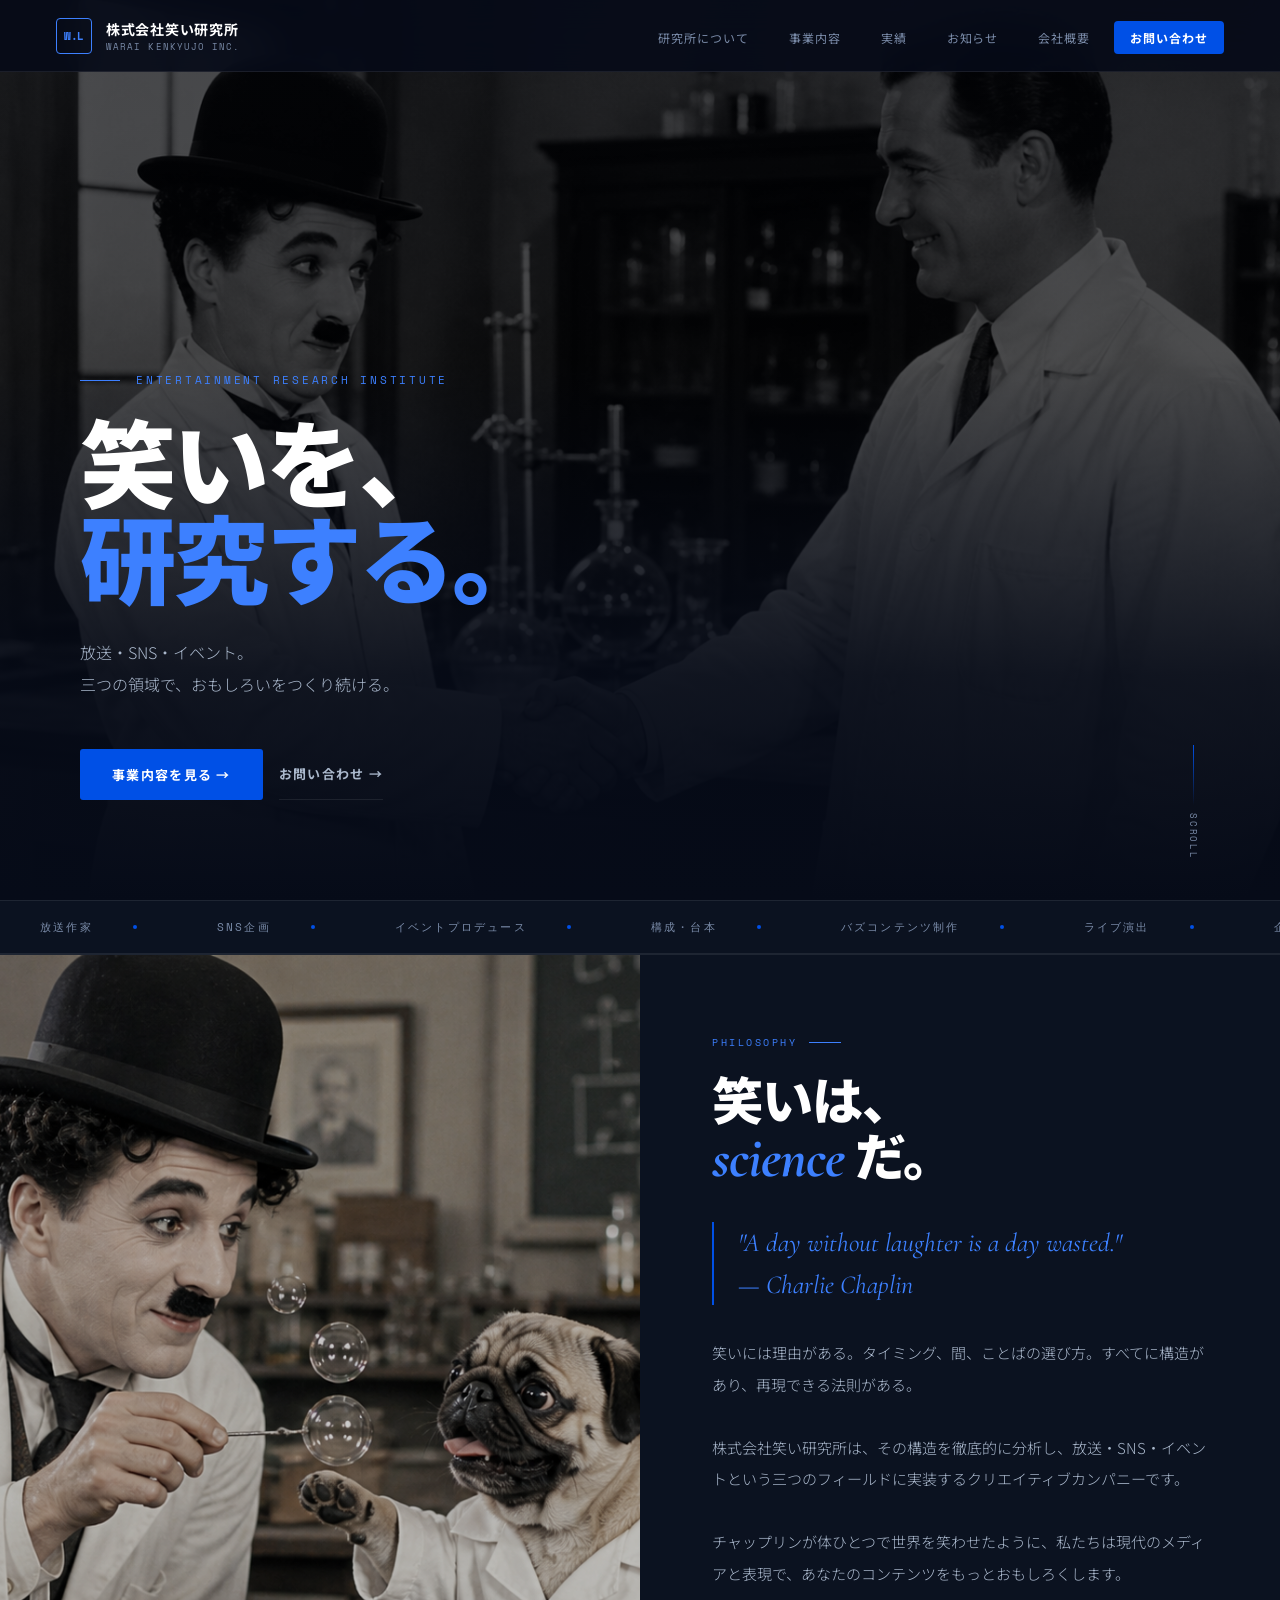
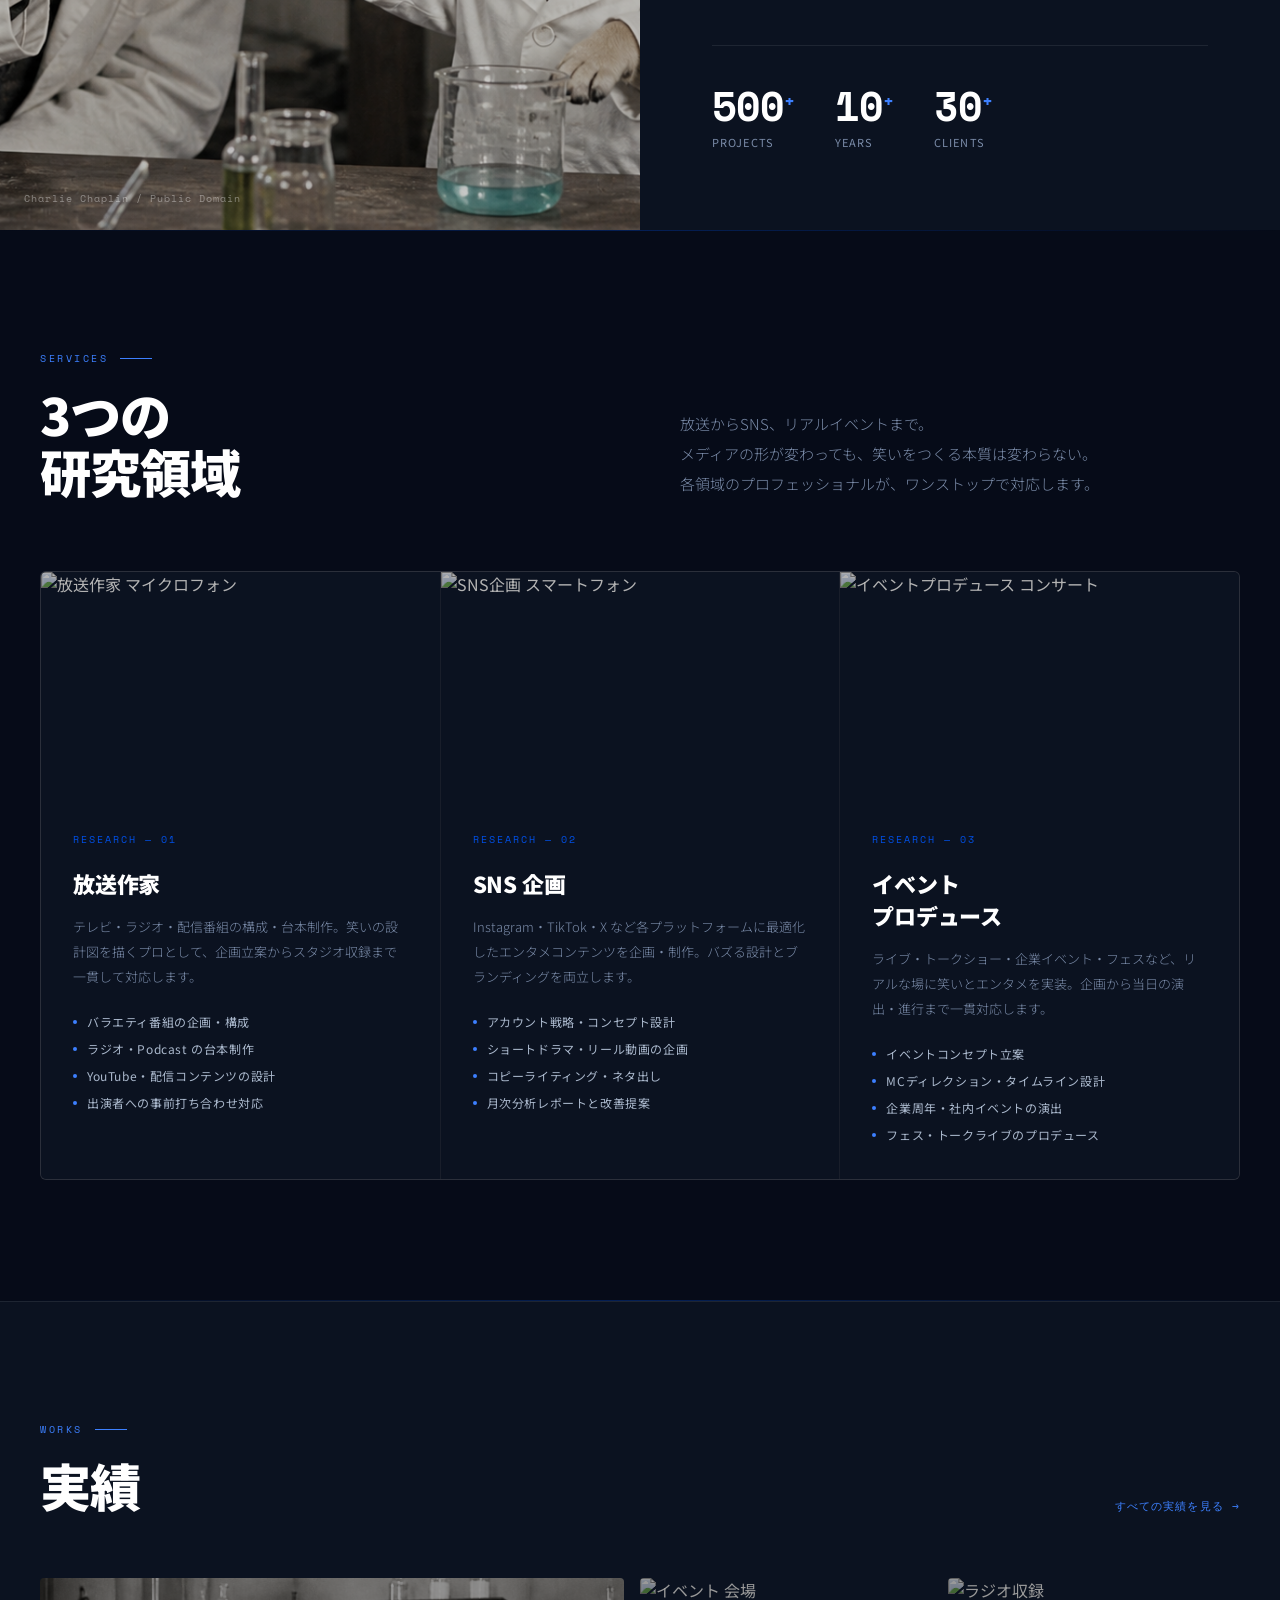
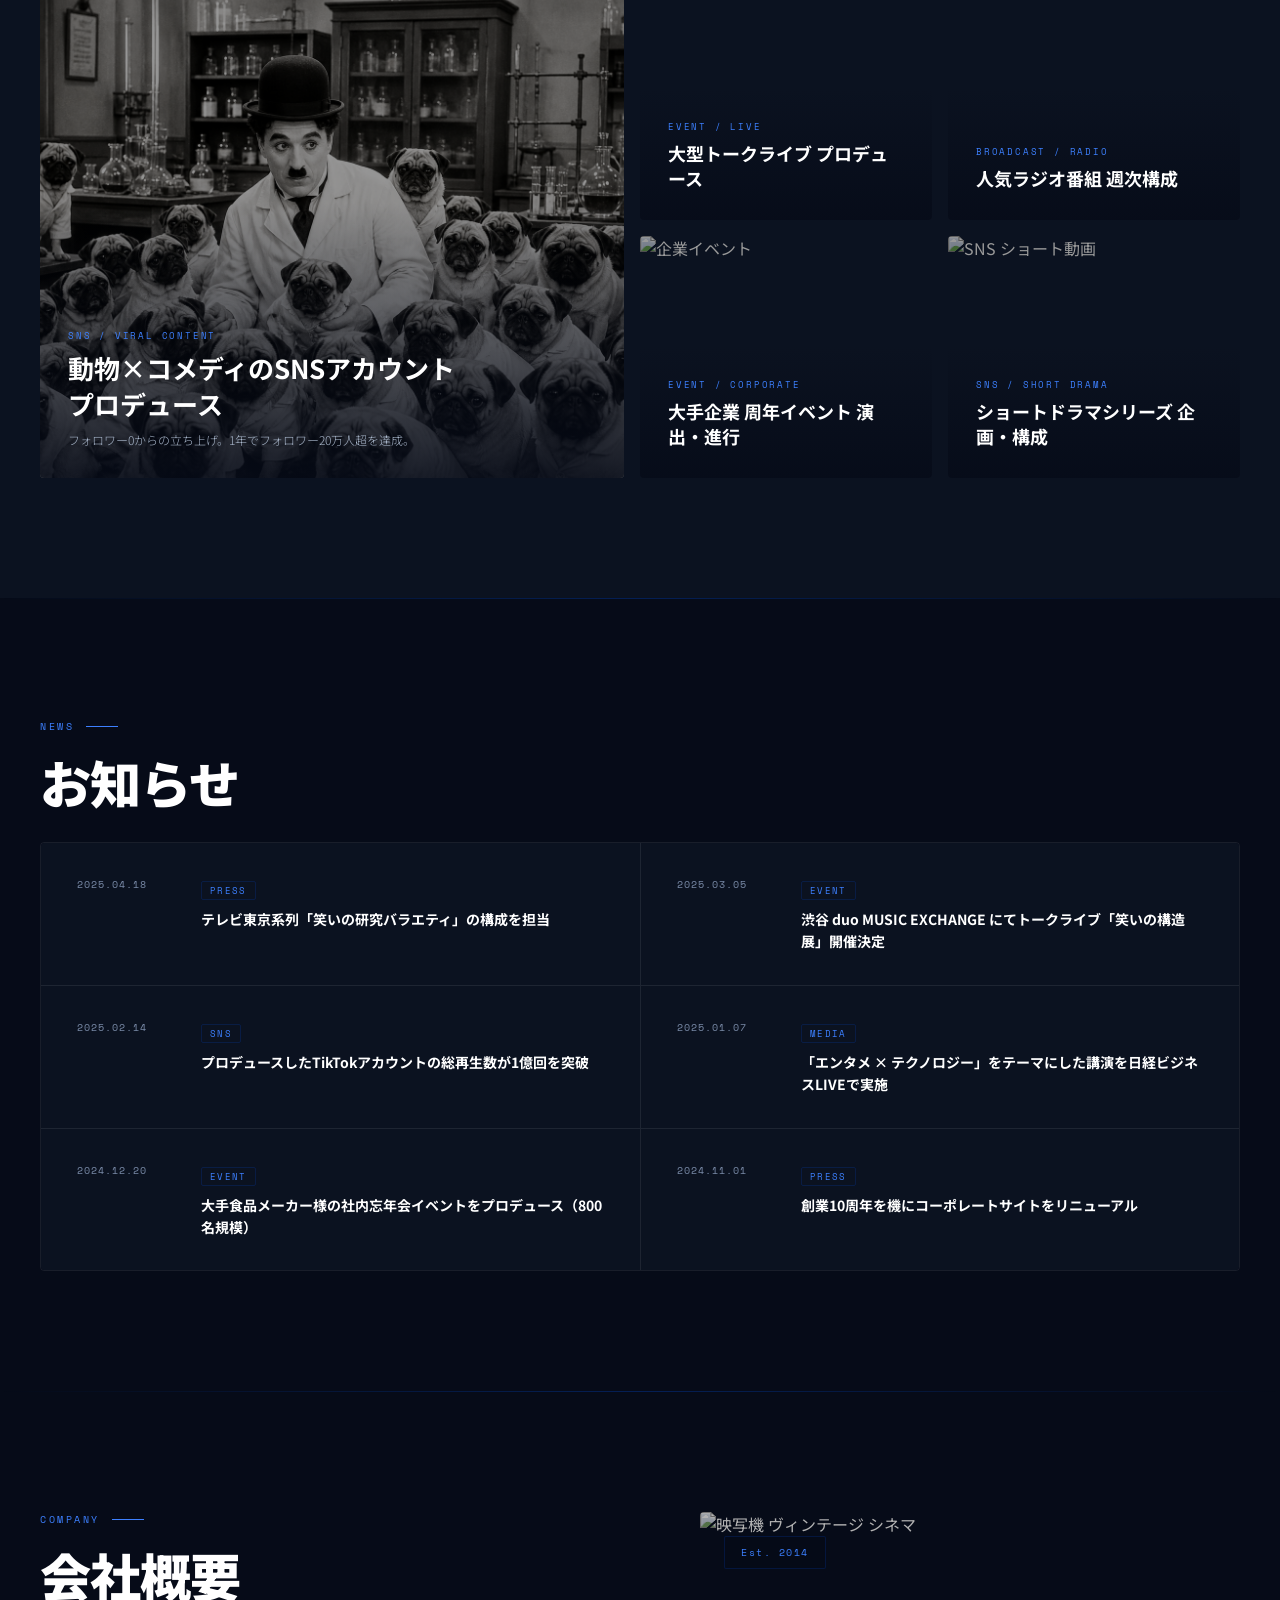
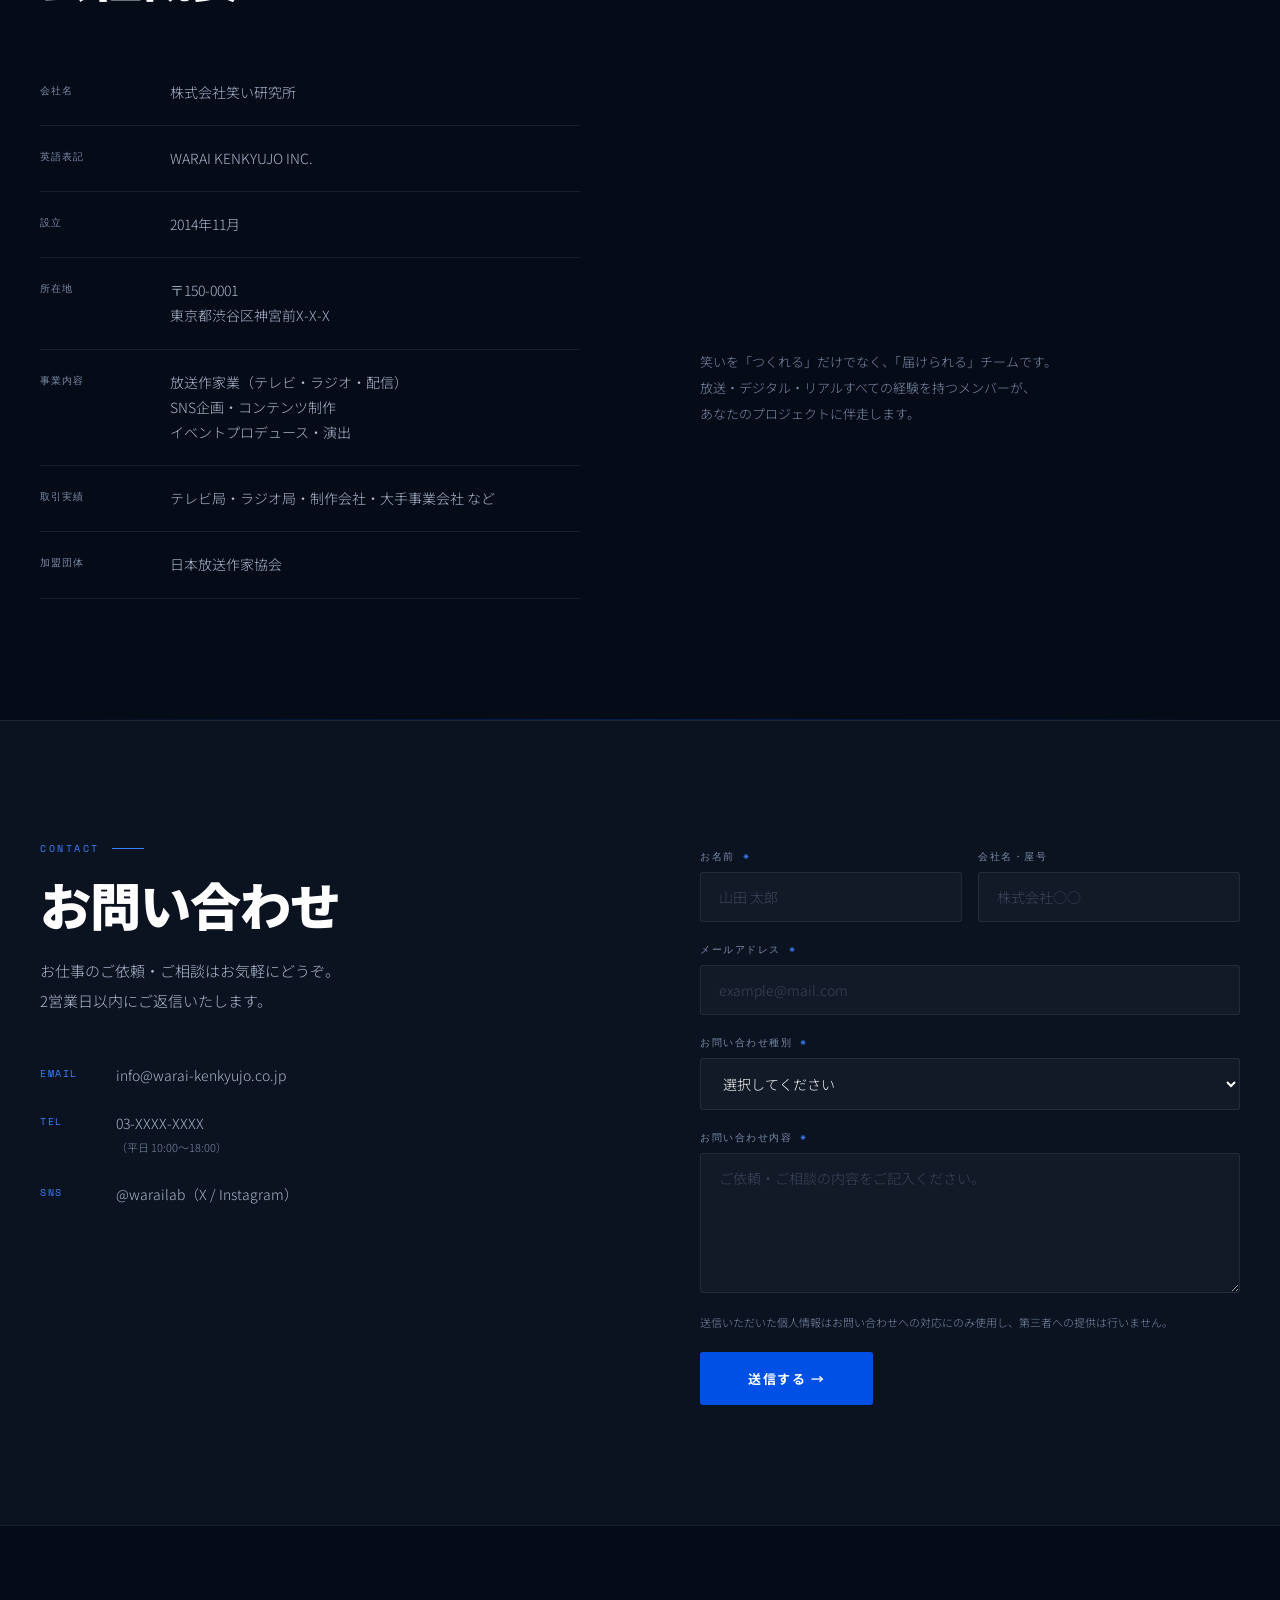
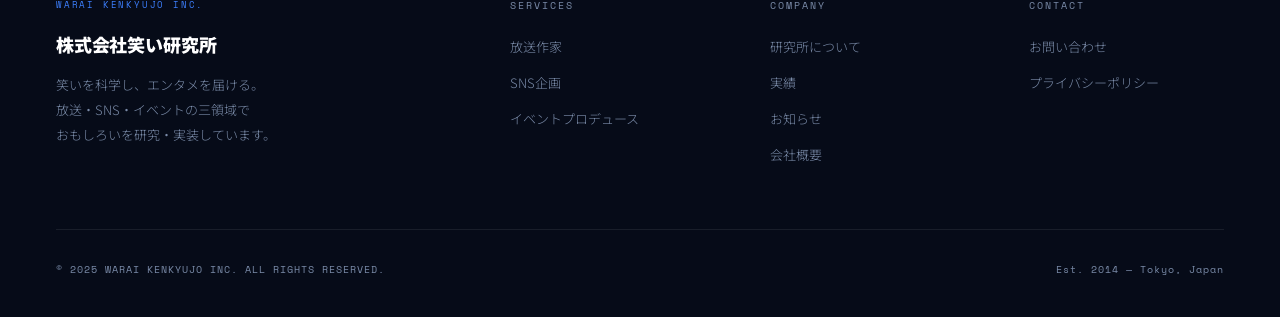
==== commit 363be170: "Replace photos with client-provided images" ====
--- a/index.html
+++ b/index.html
@@ -140,7 +140,7 @@
     .hero-img {
       position: absolute;
       inset: 0;
-      background-image: url('https://images.unsplash.com/photo-1516450360452-9312f5e86fc7?auto=format&fit=crop&w=1920&q=80');
+      background-image: url('images/hero.jpg');
       background-size: cover;
       background-position: center;
       filter: brightness(0.35) saturate(0.6);
@@ -1165,7 +1165,7 @@
   <div class="philosophy-inner">
     <div class="philosophy-img">
       <img
-        src="https://upload.wikimedia.org/wikipedia/commons/thumb/0/0a/Charlie_Chaplin_portrait.jpg/800px-Charlie_Chaplin_portrait.jpg"
+        src="images/chaplin.jpg"
         alt="チャールズ・チャップリン"
         loading="lazy"
       >
@@ -1313,7 +1313,7 @@
       <div class="work-card">
         <div class="work-card-img">
           <img
-            src="https://images.unsplash.com/photo-1517849845537-4d257902454a?auto=format&fit=crop&w=1000&q=80"
+            src="images/works-1.jpg"
             alt="SNS企画 パグ"
             loading="lazy"
           >
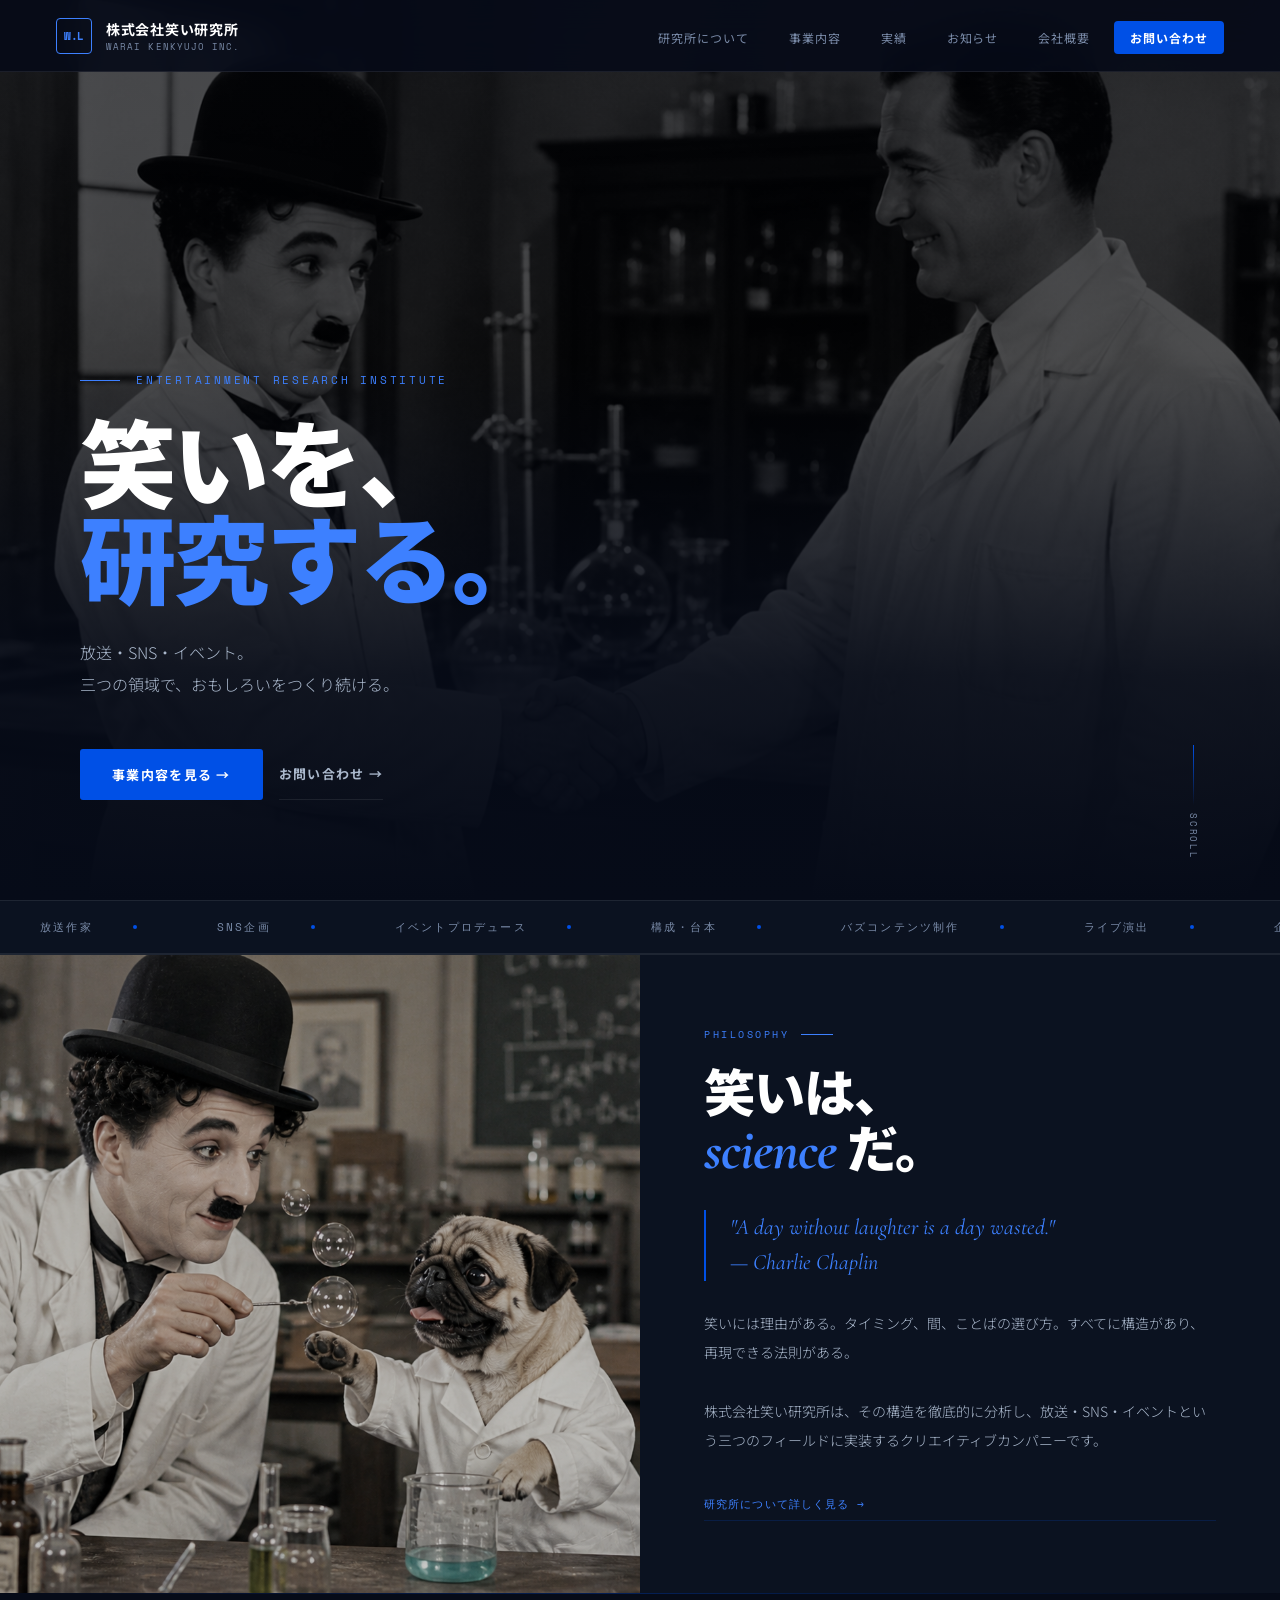
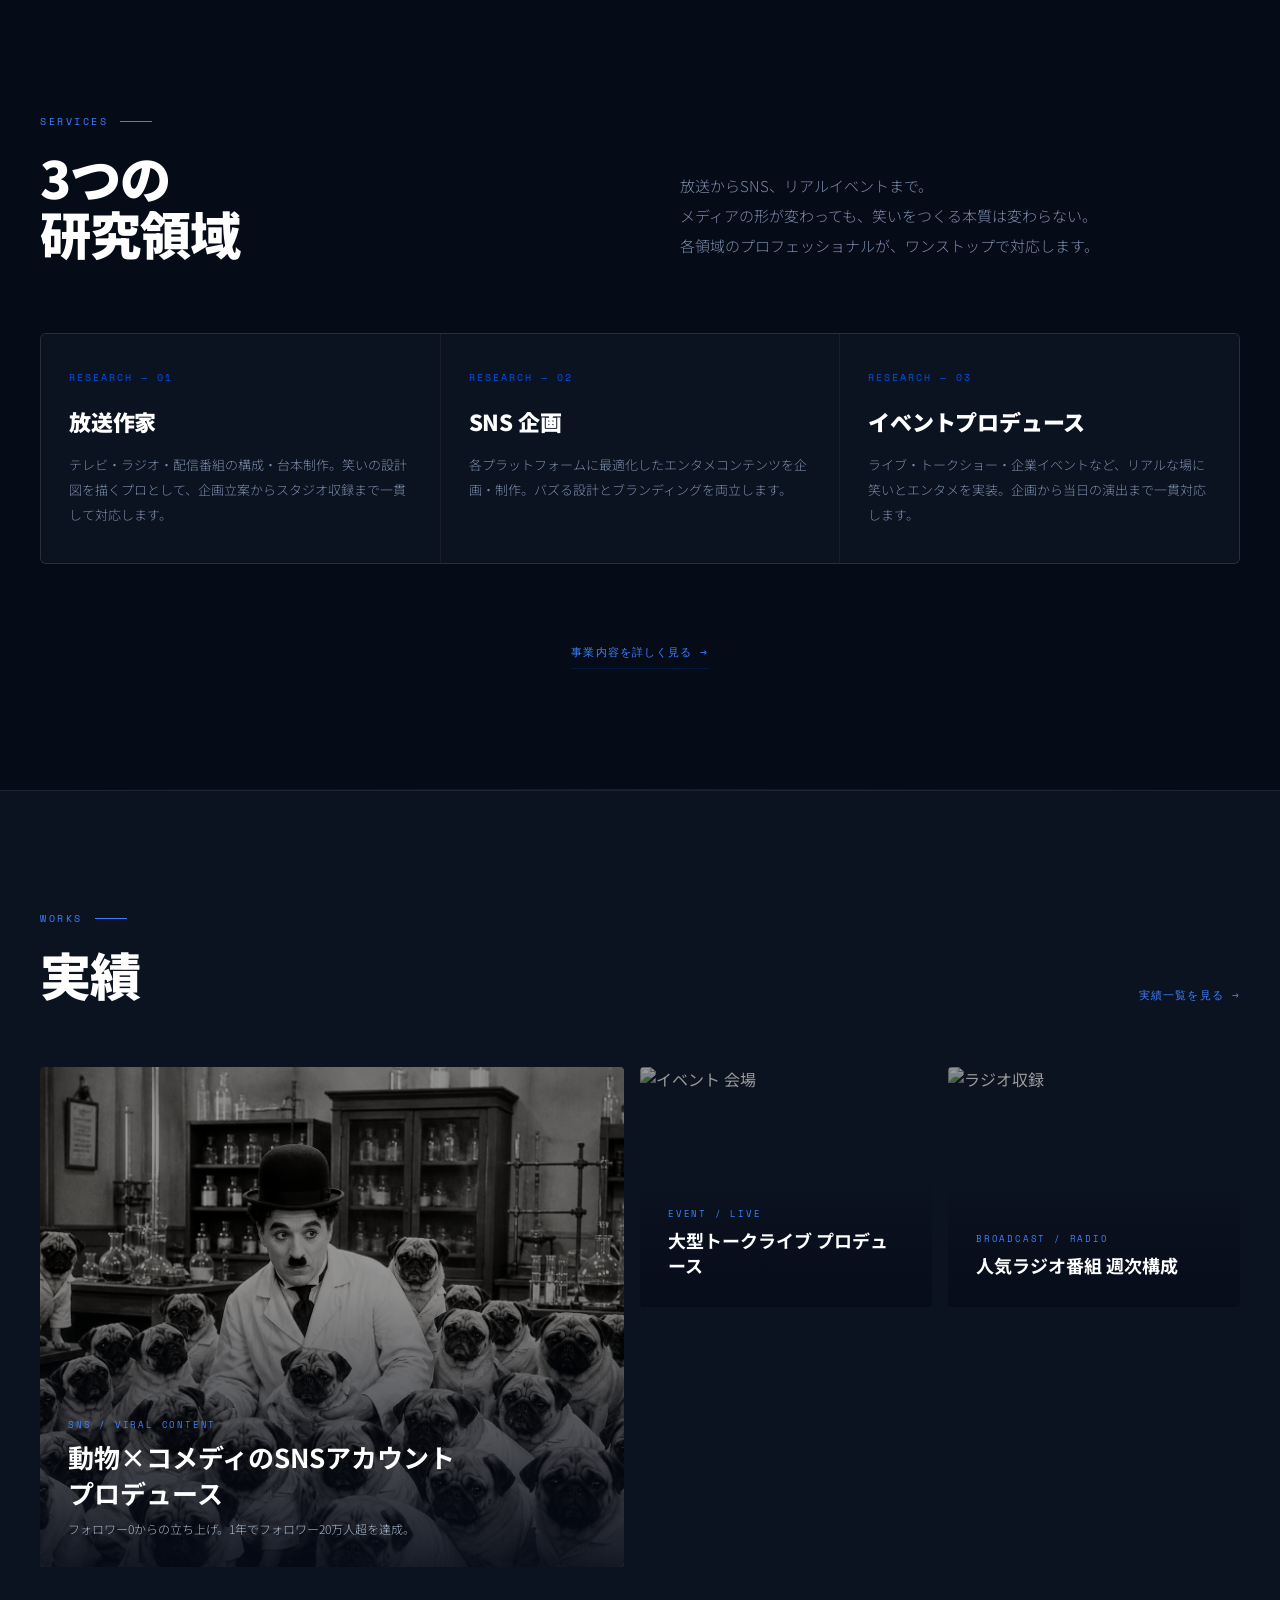
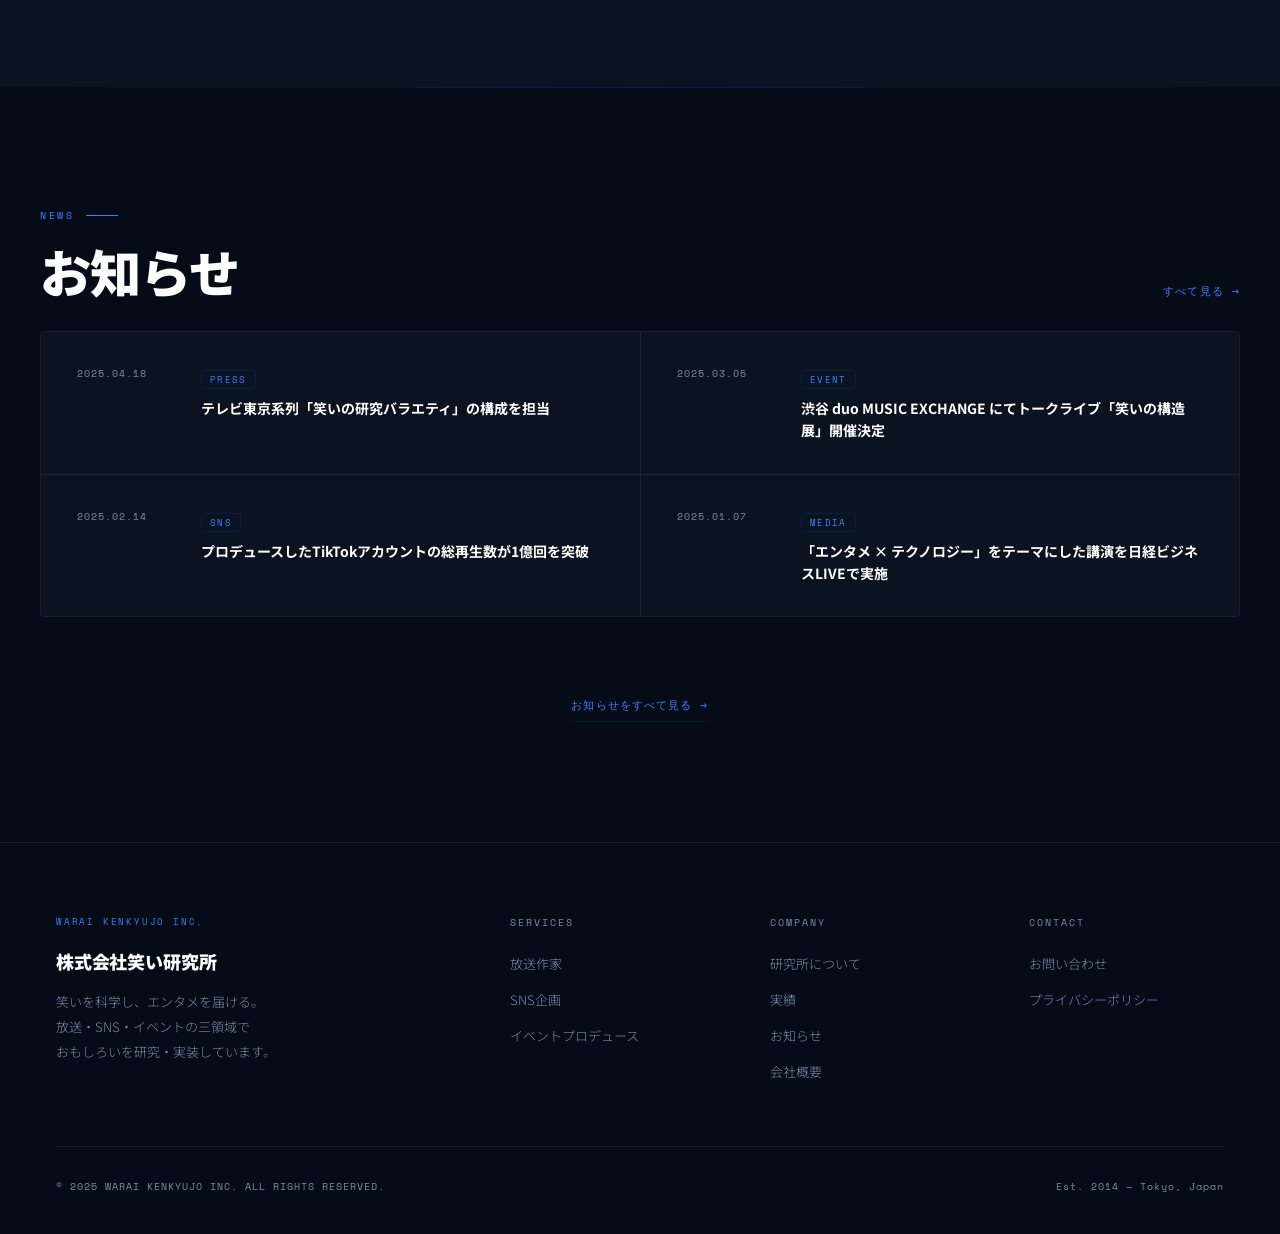
==== commit 47e51c9b: "Restructure: single-page LP → multi-page website (7 pages + shared style.css)" ====
--- a/index.html
+++ b/index.html
@@ -7,386 +7,28 @@
   <meta name="description" content="放送作家・SNS企画・イベントプロデュース。笑いを科学し、エンタメを届ける会社です。">
   <link rel="preconnect" href="https://fonts.googleapis.com">
   <link href="https://fonts.googleapis.com/css2?family=Noto+Sans+JP:wght@300;400;700;900&family=Space+Mono:wght@400;700&family=Cormorant+Garamond:ital,wght@0,400;0,700;1,400&display=swap" rel="stylesheet">
+  <link rel="stylesheet" href="style.css">
   <style>
-    :root {
-      --blue: #0050E6;
-      --blue-light: #3D80FF;
-      --blue-pale: rgba(0,80,230,0.08);
-      --navy: #060B18;
-      --navy2: #0B1220;
-      --white: #FFFFFF;
-      --off-white: #F2F4F8;
-      --gray: #7A8BA8;
-      --gray-light: #AAB8CC;
-      --border: rgba(0,80,230,0.18);
-      --border-light: rgba(255,255,255,0.08);
-    }
-
-    * { margin: 0; padding: 0; box-sizing: border-box; }
-    html { scroll-behavior: smooth; }
-
-    body {
-      font-family: 'Noto Sans JP', sans-serif;
-      background: var(--navy);
-      color: var(--white);
-      overflow-x: hidden;
-    }
-
-    /* ── GRID BG ── */
-    .grid-bg {
-      position: fixed;
-      inset: 0;
-      background-image:
-        linear-gradient(rgba(0,80,230,0.04) 1px, transparent 1px),
-        linear-gradient(90deg, rgba(0,80,230,0.04) 1px, transparent 1px);
-      background-size: 80px 80px;
-      pointer-events: none;
-      z-index: 0;
-    }
-
-    /* ── NAV ── */
-    nav {
-      position: fixed;
-      top: 0; left: 0; right: 0;
-      z-index: 200;
-      display: flex;
-      align-items: center;
-      justify-content: space-between;
-      padding: 0 56px;
-      height: 72px;
-      background: rgba(6,11,24,0.9);
-      backdrop-filter: blur(16px);
-      border-bottom: 1px solid var(--border-light);
-    }
-
-    .nav-logo {
-      display: flex;
-      align-items: center;
-      gap: 14px;
-      text-decoration: none;
-    }
-
-    .nav-logo-mark {
-      width: 36px;
-      height: 36px;
-      border: 1.5px solid var(--blue-light);
-      border-radius: 4px;
-      display: flex;
-      align-items: center;
-      justify-content: center;
-      font-family: 'Space Mono', monospace;
-      font-size: 11px;
-      color: var(--blue-light);
-      letter-spacing: -0.02em;
-      font-weight: 700;
-    }
-
-    .nav-logo-text {
-      font-size: 14px;
-      font-weight: 700;
-      color: var(--white);
-      letter-spacing: 0.05em;
-    }
-
-    .nav-logo-text small {
-      display: block;
-      font-family: 'Space Mono', monospace;
-      font-size: 9px;
-      color: var(--gray);
-      letter-spacing: 0.12em;
-      font-weight: 400;
-      margin-top: 1px;
-    }
-
-    .nav-links {
-      display: flex;
-      align-items: center;
-      gap: 8px;
-      list-style: none;
-    }
-
-    .nav-links a {
-      color: var(--gray);
-      text-decoration: none;
-      font-size: 12px;
-      letter-spacing: 0.08em;
-      padding: 8px 16px;
-      border-radius: 4px;
-      transition: color 0.2s, background 0.2s;
-    }
-
-    .nav-links a:hover { color: var(--white); background: var(--blue-pale); }
-
-    .nav-cta {
-      background: var(--blue) !important;
-      color: var(--white) !important;
-      font-weight: 700 !important;
-      transition: opacity 0.2s !important;
-    }
-
-    .nav-cta:hover { opacity: 0.85; background: var(--blue) !important; }
-
-    /* ── HERO ── */
-    .hero {
-      position: relative;
-      height: 100vh;
-      min-height: 700px;
-      display: flex;
-      align-items: flex-end;
-      padding-bottom: 100px;
-      overflow: hidden;
-    }
-
-    .hero-img {
-      position: absolute;
-      inset: 0;
-      background-image: url('images/hero.jpg');
-      background-size: cover;
-      background-position: center;
-      filter: brightness(0.35) saturate(0.6);
-    }
-
-    .hero-overlay {
-      position: absolute;
-      inset: 0;
-      background: linear-gradient(
-        to bottom,
-        rgba(6,11,24,0.2) 0%,
-        rgba(6,11,24,0.1) 40%,
-        rgba(6,11,24,0.85) 75%,
-        var(--navy) 100%
-      );
-    }
-
-    .hero-content {
-      position: relative;
-      z-index: 1;
-      padding: 0 80px;
-      max-width: 1200px;
-    }
-
-    .hero-eyebrow {
-      font-family: 'Space Mono', monospace;
-      font-size: 11px;
-      color: var(--blue-light);
-      letter-spacing: 0.25em;
-      text-transform: uppercase;
-      margin-bottom: 24px;
-      display: flex;
-      align-items: center;
-      gap: 16px;
-    }
-
-    .hero-eyebrow::before {
-      content: '';
-      width: 40px;
-      height: 1px;
-      background: var(--blue-light);
-    }
-
-    .hero h1 {
-      font-size: clamp(56px, 7.5vw, 110px);
-      font-weight: 900;
-      line-height: 1.0;
-      letter-spacing: -0.03em;
-      margin-bottom: 32px;
-    }
-
-    .hero h1 em {
-      font-style: normal;
-      color: var(--blue-light);
-    }
-
-    .hero-copy {
-      font-size: 16px;
-      line-height: 2;
-      color: var(--gray-light);
-      max-width: 480px;
-      margin-bottom: 48px;
-      font-weight: 300;
-    }
-
-    .hero-actions {
-      display: flex;
-      gap: 16px;
-      align-items: center;
-    }
-
-    .btn-primary {
-      display: inline-flex;
-      align-items: center;
-      gap: 10px;
-      background: var(--blue);
-      color: var(--white);
-      padding: 16px 32px;
-      border-radius: 3px;
-      font-size: 13px;
-      font-weight: 700;
-      text-decoration: none;
-      letter-spacing: 0.1em;
-      transition: opacity 0.2s, transform 0.15s;
-    }
-
-    .btn-primary:hover { opacity: 0.85; transform: translateY(-1px); }
-
-    .btn-ghost {
-      display: inline-flex;
-      align-items: center;
-      gap: 10px;
-      color: var(--gray-light);
-      font-size: 13px;
-      font-weight: 700;
-      text-decoration: none;
-      letter-spacing: 0.1em;
-      transition: color 0.2s;
-      padding: 16px 0;
-      border-bottom: 1px solid var(--border-light);
-    }
-
-    .btn-ghost:hover { color: var(--white); }
-
-    .hero-scroll {
-      position: absolute;
-      bottom: 40px;
-      right: 80px;
-      z-index: 1;
-      display: flex;
-      flex-direction: column;
-      align-items: center;
-      gap: 8px;
-    }
-
-    .hero-scroll span {
-      font-family: 'Space Mono', monospace;
-      font-size: 9px;
-      color: var(--gray);
-      letter-spacing: 0.2em;
-      writing-mode: vertical-rl;
-    }
-
-    .scroll-line {
-      width: 1px;
-      height: 60px;
-      background: linear-gradient(to bottom, var(--blue), transparent);
-      animation: scrollLine 2s ease-in-out infinite;
-    }
-
-    @keyframes scrollLine {
-      0% { transform: scaleY(0); transform-origin: top; }
-      50% { transform: scaleY(1); transform-origin: top; }
-      51% { transform: scaleY(1); transform-origin: bottom; }
-      100% { transform: scaleY(0); transform-origin: bottom; }
-    }
-
-    /* ── MARQUEE ── */
-    .marquee {
-      position: relative;
-      z-index: 1;
-      border-top: 1px solid var(--border-light);
-      border-bottom: 1px solid var(--border-light);
-      background: var(--navy2);
-      overflow: hidden;
-      padding: 18px 0;
-    }
-
-    .marquee-track {
-      display: flex;
-      gap: 0;
-      animation: marquee 28s linear infinite;
-      white-space: nowrap;
-    }
-
-    .marquee-item {
-      font-family: 'Space Mono', monospace;
-      font-size: 11px;
-      color: var(--gray);
-      letter-spacing: 0.2em;
-      padding: 0 40px;
-      display: inline-flex;
-      align-items: center;
-      gap: 40px;
-    }
-
-    .marquee-item::after {
-      content: '';
-      width: 4px;
-      height: 4px;
-      border-radius: 50%;
-      background: var(--blue);
-    }
-
-    @keyframes marquee {
-      from { transform: translateX(0); }
-      to { transform: translateX(-50%); }
-    }
-
-    /* ── SECTION BASE ── */
-    section {
-      position: relative;
-      z-index: 1;
-    }
-
-    .container {
-      max-width: 1200px;
-      margin: 0 auto;
-      padding: 0 56px;
-    }
-
-    .section-pad { padding: 120px 0; }
-
-    .label {
-      font-family: 'Space Mono', monospace;
-      font-size: 10px;
-      color: var(--blue-light);
-      letter-spacing: 0.25em;
-      text-transform: uppercase;
-      display: flex;
-      align-items: center;
-      gap: 12px;
-      margin-bottom: 20px;
-    }
-
-    .label::after {
-      content: '';
-      flex: 0 0 32px;
-      height: 1px;
-      background: var(--blue-light);
-    }
-
-    .h2 {
-      font-size: clamp(36px, 4vw, 60px);
-      font-weight: 900;
-      line-height: 1.1;
-      letter-spacing: -0.02em;
-    }
-
-    .h2 em {
-      font-style: italic;
-      font-family: 'Cormorant Garamond', serif;
-      color: var(--blue-light);
-      font-size: 1.1em;
-    }
-
-    /* ── PHILOSOPHY / ABOUT ── */
-    .philosophy {
+    /* ── INDEX TEASER SECTIONS ── */
+    .teaser-about {
       background: var(--navy2);
       border-top: 1px solid var(--border-light);
     }
 
-    .philosophy-inner {
+    .teaser-about-inner {
       display: grid;
       grid-template-columns: 1fr 1fr;
       gap: 0;
       align-items: stretch;
     }
 
-    .philosophy-img {
+    .teaser-about-img {
       position: relative;
       overflow: hidden;
-      min-height: 600px;
-    }
-
-    .philosophy-img img {
+      min-height: 480px;
+    }
+
+    .teaser-about-img img {
       width: 100%;
       height: 100%;
       object-fit: cover;
@@ -394,88 +36,32 @@
       display: block;
     }
 
-    .philosophy-img-caption {
-      position: absolute;
-      bottom: 24px;
-      left: 24px;
-      font-family: 'Space Mono', monospace;
-      font-size: 10px;
-      color: rgba(255,255,255,0.4);
-      letter-spacing: 0.1em;
-    }
-
-    .philosophy-text {
-      padding: 80px 72px;
+    .teaser-about-text {
+      padding: 72px 64px;
       display: flex;
       flex-direction: column;
       justify-content: center;
     }
 
-    .philosophy-quote {
+    .teaser-about-quote {
       font-family: 'Cormorant Garamond', serif;
-      font-size: 26px;
+      font-size: 22px;
       font-style: italic;
       color: var(--blue-light);
       line-height: 1.6;
-      margin: 32px 0;
+      margin: 28px 0;
       padding-left: 24px;
       border-left: 2px solid var(--blue);
     }
 
-    .philosophy-body {
-      font-size: 15px;
+    .teaser-about-body {
+      font-size: 14px;
       line-height: 2.1;
       color: var(--gray-light);
       font-weight: 300;
     }
 
-    .philosophy-stats {
-      display: flex;
-      gap: 40px;
-      margin-top: 56px;
-      padding-top: 40px;
-      border-top: 1px solid var(--border-light);
-    }
-
-    .stat-item {}
-
-    .stat-num {
-      font-family: 'Space Mono', monospace;
-      font-size: 40px;
-      font-weight: 700;
-      color: var(--white);
-      line-height: 1;
-    }
-
-    .stat-num sup {
-      font-size: 18px;
-      color: var(--blue-light);
-    }
-
-    .stat-label {
-      font-size: 11px;
-      color: var(--gray);
-      letter-spacing: 0.1em;
-      margin-top: 8px;
-    }
-
-    /* ── SERVICES ── */
-    .services-header {
-      display: grid;
-      grid-template-columns: 1fr 1fr;
-      gap: 80px;
-      align-items: end;
-      margin-bottom: 72px;
-    }
-
-    .services-header-right {
-      font-size: 15px;
-      line-height: 2;
-      color: var(--gray);
-      font-weight: 300;
-    }
-
-    .services-grid {
+    .teaser-services-grid {
       display: grid;
       grid-template-columns: repeat(3, 1fr);
       gap: 1px;
@@ -483,608 +69,38 @@
       border: 1px solid var(--border-light);
       border-radius: 6px;
       overflow: hidden;
-    }
-
-    .service-card {
+      margin-top: 48px;
+    }
+
+    .teaser-service-card {
       background: var(--navy2);
-      padding: 0;
-      overflow: hidden;
+      padding: 36px 28px;
       transition: background 0.3s;
     }
 
-    .service-card:hover { background: #0E1728; }
-
-    .service-card-img {
-      width: 100%;
-      aspect-ratio: 16/9;
-      overflow: hidden;
-    }
-
-    .service-card-img img {
-      width: 100%;
-      height: 100%;
-      object-fit: cover;
-      filter: brightness(0.7) saturate(0.7);
-      transition: transform 0.5s ease, filter 0.3s;
-      display: block;
-    }
-
-    .service-card:hover .service-card-img img {
-      transform: scale(1.04);
-      filter: brightness(0.8) saturate(0.9);
-    }
-
-    .service-card-body {
-      padding: 36px 32px;
-    }
-
-    .service-num {
-      font-family: 'Space Mono', monospace;
-      font-size: 10px;
-      color: var(--blue);
-      letter-spacing: 0.2em;
-      margin-bottom: 20px;
-    }
-
-    .service-title {
-      font-size: 22px;
-      font-weight: 900;
-      letter-spacing: -0.01em;
-      margin-bottom: 16px;
-    }
-
-    .service-body {
-      font-size: 13px;
-      color: var(--gray);
-      line-height: 1.9;
-      font-weight: 300;
-    }
-
-    .service-list {
-      margin-top: 24px;
-      list-style: none;
-      display: flex;
-      flex-direction: column;
-      gap: 10px;
-    }
-
-    .service-list li {
-      display: flex;
-      align-items: center;
-      gap: 10px;
-      font-size: 12px;
-      color: var(--gray-light);
-      letter-spacing: 0.05em;
-    }
-
-    .service-list li::before {
-      content: '';
-      width: 4px;
-      height: 4px;
-      border-radius: 50%;
-      background: var(--blue-light);
-      flex-shrink: 0;
-    }
-
-    /* ── WORKS ── */
-    .works { background: var(--navy2); border-top: 1px solid var(--border-light); }
-
-    .works-header {
-      display: flex;
-      justify-content: space-between;
-      align-items: flex-end;
-      margin-bottom: 64px;
-    }
-
-    .works-link {
-      font-family: 'Space Mono', monospace;
-      font-size: 11px;
-      color: var(--blue-light);
-      text-decoration: none;
-      letter-spacing: 0.1em;
-      display: flex;
-      align-items: center;
-      gap: 8px;
-      transition: gap 0.2s;
-    }
-
-    .works-link:hover { gap: 16px; }
-
-    .works-grid {
+    .teaser-service-card:hover { background: #0E1728; }
+
+    .teaser-works-grid {
       display: grid;
       grid-template-columns: 2fr 1fr 1fr;
-      grid-template-rows: auto auto;
       gap: 16px;
-    }
-
-    .work-card {
-      position: relative;
-      overflow: hidden;
-      border-radius: 4px;
-      cursor: pointer;
-    }
-
-    .work-card:first-child { grid-row: span 2; }
-
-    .work-card-img {
-      width: 100%;
-      height: 100%;
-      min-height: 240px;
-      overflow: hidden;
-    }
-
-    .work-card:first-child .work-card-img { min-height: 500px; }
-
-    .work-card-img img {
-      width: 100%;
-      height: 100%;
-      object-fit: cover;
-      filter: brightness(0.6) saturate(0.7);
-      transition: transform 0.6s ease, filter 0.3s;
-      display: block;
-    }
-
-    .work-card:hover .work-card-img img {
-      transform: scale(1.06);
-      filter: brightness(0.75) saturate(0.9);
-    }
-
-    .work-card-overlay {
-      position: absolute;
-      inset: 0;
-      background: linear-gradient(to top, rgba(6,11,24,0.85) 0%, transparent 55%);
-    }
-
-    .work-card-info {
-      position: absolute;
-      bottom: 0;
-      left: 0;
-      right: 0;
-      padding: 28px 28px;
-    }
-
-    .work-tag {
-      font-family: 'Space Mono', monospace;
-      font-size: 9px;
-      color: var(--blue-light);
-      letter-spacing: 0.2em;
-      text-transform: uppercase;
-      margin-bottom: 8px;
-    }
-
-    .work-title {
-      font-size: 18px;
-      font-weight: 700;
-      line-height: 1.4;
-    }
-
-    .work-card:first-child .work-title { font-size: 26px; }
-
-    .work-desc {
-      font-size: 12px;
-      color: var(--gray-light);
-      margin-top: 8px;
-      line-height: 1.6;
-      font-weight: 300;
-    }
-
-    /* ── NEWS ── */
-    .news-grid {
-      display: grid;
-      grid-template-columns: 1fr 1fr;
-      gap: 0;
-      border: 1px solid var(--border-light);
-      border-radius: 4px;
-      overflow: hidden;
-    }
-
-    .news-header-row {
-      display: flex;
-      justify-content: space-between;
-      align-items: flex-end;
-      margin-bottom: 32px;
-    }
-
-    .news-item {
-      padding: 32px 36px;
-      border-bottom: 1px solid var(--border-light);
-      display: grid;
-      grid-template-columns: 100px 1fr;
-      gap: 24px;
-      align-items: start;
-      background: var(--navy2);
-      transition: background 0.2s;
-    }
-
-    .news-item:nth-child(even) { border-left: 1px solid var(--border-light); }
-    .news-item:last-child, .news-item:nth-last-child(2) { border-bottom: none; }
-    .news-item:hover { background: #0E1728; }
-
-    .news-date {
-      font-family: 'Space Mono', monospace;
-      font-size: 10px;
-      color: var(--gray);
-      letter-spacing: 0.1em;
-      padding-top: 2px;
-    }
-
-    .news-cat {
-      font-family: 'Space Mono', monospace;
-      font-size: 9px;
-      color: var(--blue-light);
-      letter-spacing: 0.15em;
-      border: 1px solid var(--border);
-      padding: 2px 8px;
-      border-radius: 2px;
-      display: inline-block;
-      margin-bottom: 8px;
-    }
-
-    .news-title {
-      font-size: 14px;
-      font-weight: 700;
-      line-height: 1.6;
-      color: var(--white);
-    }
-
-    /* ── COMPANY ── */
-    .company-inner {
-      display: grid;
-      grid-template-columns: 1fr 1fr;
-      gap: 120px;
-      align-items: start;
-    }
-
-    .company-table {
-      width: 100%;
-      border-collapse: collapse;
-    }
-
-    .company-table tr {
-      border-bottom: 1px solid var(--border-light);
-    }
-
-    .company-table td {
-      padding: 20px 0;
-      font-size: 14px;
-      vertical-align: top;
-      line-height: 1.8;
-    }
-
-    .company-table td:first-child {
-      font-family: 'Space Mono', monospace;
-      font-size: 10px;
-      color: var(--gray);
-      letter-spacing: 0.1em;
-      width: 130px;
-      padding-right: 24px;
-      padding-top: 22px;
-    }
-
-    .company-table td:last-child {
-      color: var(--gray-light);
-      font-weight: 300;
-    }
-
-    .company-visual {
-      position: sticky;
-      top: 100px;
-    }
-
-    .company-img-wrap {
-      position: relative;
-      overflow: hidden;
-      border-radius: 4px;
-      aspect-ratio: 4/3;
-    }
-
-    .company-img-wrap img {
-      width: 100%;
-      height: 100%;
-      object-fit: cover;
-      filter: brightness(0.7) saturate(0.5);
-      display: block;
-    }
-
-    .company-img-tag {
-      position: absolute;
-      top: 24px;
-      left: 24px;
-      background: rgba(6,11,24,0.8);
-      border: 1px solid var(--border);
-      padding: 8px 16px;
-      border-radius: 2px;
-      font-family: 'Space Mono', monospace;
-      font-size: 10px;
-      color: var(--blue-light);
-      letter-spacing: 0.15em;
-    }
-
-    .company-bottom-note {
-      margin-top: 32px;
-      font-size: 13px;
-      color: var(--gray);
-      line-height: 2;
-      font-weight: 300;
-    }
-
-    /* ── CONTACT ── */
-    .contact-section {
-      background: var(--navy2);
-      border-top: 1px solid var(--border-light);
-    }
-
-    .contact-inner {
-      display: grid;
-      grid-template-columns: 1fr 1fr;
-      gap: 120px;
-      align-items: start;
-    }
-
-    .contact-left {}
-
-    .contact-info {
       margin-top: 48px;
-      display: flex;
-      flex-direction: column;
-      gap: 24px;
-    }
-
-    .contact-info-item {
-      display: flex;
-      gap: 16px;
-      align-items: flex-start;
-    }
-
-    .contact-info-label {
-      font-family: 'Space Mono', monospace;
-      font-size: 10px;
-      color: var(--blue-light);
-      letter-spacing: 0.15em;
-      min-width: 60px;
-      padding-top: 2px;
-    }
-
-    .contact-info-value {
-      font-size: 14px;
-      color: var(--gray-light);
-      line-height: 1.7;
-      font-weight: 300;
-    }
-
-    .contact-form {
-      display: flex;
-      flex-direction: column;
-      gap: 20px;
-      margin-top: 8px;
-    }
-
-    .form-group {
-      display: flex;
-      flex-direction: column;
-      gap: 8px;
-    }
-
-    .form-label {
-      font-family: 'Space Mono', monospace;
-      font-size: 10px;
-      color: var(--gray);
-      letter-spacing: 0.15em;
-      display: flex;
-      align-items: center;
-      gap: 8px;
-    }
-
-    .form-label .req {
-      color: var(--blue-light);
-      font-size: 10px;
-    }
-
-    .form-input,
-    .form-select,
-    .form-textarea {
-      background: rgba(255,255,255,0.03);
-      border: 1px solid var(--border-light);
-      border-radius: 3px;
-      padding: 14px 18px;
-      color: var(--white);
-      font-size: 14px;
-      font-family: 'Noto Sans JP', sans-serif;
-      font-weight: 300;
-      transition: border-color 0.2s, background 0.2s;
-      outline: none;
-    }
-
-    .form-input:focus,
-    .form-select:focus,
-    .form-textarea:focus {
-      border-color: var(--blue-light);
-      background: rgba(0,80,230,0.05);
-    }
-
-    .form-input::placeholder,
-    .form-textarea::placeholder { color: rgba(122,139,168,0.4); }
-
-    .form-select option { background: var(--navy2); }
-
-    .form-textarea { resize: vertical; min-height: 140px; }
-
-    .form-row { display: grid; grid-template-columns: 1fr 1fr; gap: 16px; }
-
-    .form-note {
-      font-size: 11px;
-      color: var(--gray);
-      line-height: 1.8;
-      font-weight: 300;
-    }
-
-    .btn-submit {
-      background: var(--blue);
-      color: var(--white);
-      border: none;
-      padding: 17px 48px;
-      border-radius: 3px;
-      font-size: 13px;
-      font-weight: 700;
-      font-family: 'Noto Sans JP', sans-serif;
-      letter-spacing: 0.12em;
-      cursor: pointer;
-      transition: opacity 0.2s, transform 0.15s;
-      align-self: flex-start;
-    }
-
-    .btn-submit:hover { opacity: 0.85; transform: translateY(-1px); }
-
-    .form-success {
-      display: none;
-      padding: 48px;
-      border: 1px solid var(--border);
-      border-radius: 4px;
-      background: var(--blue-pale);
-      text-align: center;
-    }
-
-    .form-success.show { display: block; }
-
-    .form-success-head {
-      font-family: 'Space Mono', monospace;
-      font-size: 11px;
-      color: var(--blue-light);
-      letter-spacing: 0.2em;
-      margin-bottom: 16px;
-    }
-
-    .form-success h3 {
-      font-size: 22px;
-      font-weight: 700;
-      margin-bottom: 12px;
-    }
-
-    .form-success p {
-      font-size: 13px;
-      color: var(--gray);
-      line-height: 1.9;
-      font-weight: 300;
-    }
-
-    /* ── FOOTER ── */
-    footer {
-      position: relative;
-      z-index: 1;
-      border-top: 1px solid var(--border-light);
-      padding: 72px 56px 40px;
-    }
-
-    .footer-top {
-      display: grid;
-      grid-template-columns: 2fr 1fr 1fr 1fr;
-      gap: 64px;
-      margin-bottom: 64px;
-    }
-
-    .footer-brand-name {
-      font-size: 18px;
-      font-weight: 900;
-      letter-spacing: -0.01em;
-      margin-bottom: 16px;
-    }
-
-    .footer-brand-sub {
-      font-family: 'Space Mono', monospace;
-      font-size: 9px;
-      color: var(--blue-light);
-      letter-spacing: 0.2em;
-      margin-bottom: 20px;
-    }
-
-    .footer-brand-copy {
-      font-size: 13px;
-      color: var(--gray);
-      line-height: 1.9;
-      font-weight: 300;
-    }
-
-    .footer-col-title {
-      font-family: 'Space Mono', monospace;
-      font-size: 10px;
-      color: var(--gray);
-      letter-spacing: 0.2em;
-      margin-bottom: 20px;
-    }
-
-    .footer-col-links {
-      list-style: none;
-      display: flex;
-      flex-direction: column;
-      gap: 12px;
-    }
-
-    .footer-col-links a {
-      font-size: 13px;
-      color: var(--gray);
-      text-decoration: none;
-      transition: color 0.2s;
-      font-weight: 300;
-    }
-
-    .footer-col-links a:hover { color: var(--white); }
-
-    .footer-bottom {
-      padding-top: 32px;
-      border-top: 1px solid var(--border-light);
-      display: flex;
-      justify-content: space-between;
-      align-items: center;
-    }
-
-    .footer-copy {
-      font-family: 'Space Mono', monospace;
-      font-size: 10px;
-      color: var(--gray);
-      letter-spacing: 0.1em;
-    }
-
-    /* ── DIVIDER ── */
-    .section-divider {
-      height: 1px;
-      background: linear-gradient(90deg, transparent 0%, var(--blue) 50%, transparent 100%);
-      opacity: 0.3;
-    }
-
-    /* ── RESPONSIVE ── */
+    }
+
     @media (max-width: 1024px) {
-      .container { padding: 0 32px; }
-      nav { padding: 0 32px; }
-      .hero-content { padding: 0 32px; }
-      .philosophy-inner { grid-template-columns: 1fr; }
-      .philosophy-img { min-height: 400px; }
-      .philosophy-text { padding: 56px 40px; }
-      .services-header { grid-template-columns: 1fr; gap: 24px; }
-      .services-grid { grid-template-columns: 1fr; }
-      .works-grid { grid-template-columns: 1fr 1fr; }
-      .work-card:first-child { grid-column: span 2; }
-      .news-grid { grid-template-columns: 1fr; }
-      .news-item:nth-child(even) { border-left: none; }
-      .company-inner { grid-template-columns: 1fr; gap: 48px; }
-      .company-visual { position: static; }
-      .contact-inner { grid-template-columns: 1fr; gap: 56px; }
-      .footer-top { grid-template-columns: 1fr 1fr; gap: 40px; }
-      footer { padding: 56px 32px 32px; }
+      .teaser-about-inner { grid-template-columns: 1fr; }
+      .teaser-about-img { min-height: 320px; }
+      .teaser-about-text { padding: 48px 32px; }
+      .teaser-services-grid { grid-template-columns: 1fr; }
+      .teaser-works-grid { grid-template-columns: 1fr 1fr; }
     }
 
     @media (max-width: 768px) {
-      nav { padding: 0 20px; height: 64px; }
-      .nav-links { display: none; }
-      .hero-content { padding: 0 20px; }
-      .hero-scroll { display: none; }
-      .container { padding: 0 20px; }
-      .section-pad { padding: 80px 0; }
-      .works-grid { grid-template-columns: 1fr; }
-      .work-card:first-child { grid-column: span 1; }
-      .form-row { grid-template-columns: 1fr; }
-      footer { padding: 48px 20px 28px; }
-      .footer-top { grid-template-columns: 1fr; gap: 32px; }
-      .footer-bottom { flex-direction: column; gap: 12px; text-align: center; }
+      .teaser-about-img { min-height: 0; height: auto; overflow: visible; }
+      .teaser-about-img img { height: auto; object-fit: contain; }
+      .teaser-about-text { padding: 40px 20px; }
+      .teaser-about-quote { font-size: 16px; }
+      .teaser-works-grid { grid-template-columns: 1fr; }
     }
   </style>
 </head>
@@ -1094,7 +110,7 @@
 
 <!-- NAV -->
 <nav>
-  <a href="#top" class="nav-logo">
+  <a href="index.html" class="nav-logo">
     <div class="nav-logo-mark">W.L</div>
     <div class="nav-logo-text">
       株式会社笑い研究所
@@ -1102,43 +118,54 @@
     </div>
   </a>
   <ul class="nav-links">
-    <li><a href="#about">研究所について</a></li>
-    <li><a href="#services">事業内容</a></li>
-    <li><a href="#works">実績</a></li>
-    <li><a href="#news">お知らせ</a></li>
-    <li><a href="#company">会社概要</a></li>
-    <li><a href="#contact" class="nav-cta">お問い合わせ</a></li>
+    <li><a href="about.html">研究所について</a></li>
+    <li><a href="services.html">事業内容</a></li>
+    <li><a href="works.html">実績</a></li>
+    <li><a href="news.html">お知らせ</a></li>
+    <li><a href="company.html">会社概要</a></li>
+    <li><a href="contact.html" class="nav-cta">お問い合わせ</a></li>
   </ul>
+  <button class="nav-hamburger" id="hamburger" aria-label="メニュー">
+    <span></span><span></span><span></span>
+  </button>
 </nav>
 
+<!-- DRAWER -->
+<div class="nav-drawer" id="navDrawer">
+  <a href="about.html" class="drawer-link">研究所について</a>
+  <a href="services.html" class="drawer-link">事業内容</a>
+  <a href="works.html" class="drawer-link">実績</a>
+  <a href="news.html" class="drawer-link">お知らせ</a>
+  <a href="company.html" class="drawer-link">会社概要</a>
+  <a href="contact.html" class="drawer-link">お問い合わせ</a>
+</div>
+
 <!-- HERO -->
-<div id="top">
-  <section class="hero">
-    <div class="hero-img"></div>
-    <div class="hero-overlay"></div>
-    <div class="hero-content">
-      <p class="hero-eyebrow">Entertainment Research Institute</p>
-      <h1>笑いを、<br><em>研究する。</em></h1>
-      <p class="hero-copy">
-        放送・SNS・イベント。<br>
-        三つの領域で、おもしろいをつくり続ける。
-      </p>
-      <div class="hero-actions">
-        <a href="#services" class="btn-primary">事業内容を見る &rarr;</a>
-        <a href="#contact" class="btn-ghost">お問い合わせ &rarr;</a>
-      </div>
-    </div>
-    <div class="hero-scroll">
-      <div class="scroll-line"></div>
-      <span>SCROLL</span>
-    </div>
-  </section>
-</div>
+<section class="hero">
+  <div class="hero-img"></div>
+  <img class="hero-photo-sp" src="images/hero.jpg" alt="笑い研究所">
+  <div class="hero-overlay"></div>
+  <div class="hero-content">
+    <p class="hero-eyebrow">Entertainment Research Institute</p>
+    <h1>笑いを、<br><em>研究する。</em></h1>
+    <p class="hero-copy">
+      放送・SNS・イベント。<br>
+      三つの領域で、おもしろいをつくり続ける。
+    </p>
+    <div class="hero-actions">
+      <a href="services.html" class="btn-primary">事業内容を見る &rarr;</a>
+      <a href="contact.html" class="btn-ghost">お問い合わせ &rarr;</a>
+    </div>
+  </div>
+  <div class="hero-scroll">
+    <div class="scroll-line"></div>
+    <span>SCROLL</span>
+  </div>
+</section>
 
 <!-- MARQUEE -->
 <div class="marquee">
   <div class="marquee-track">
-    <!-- duplicate for seamless loop -->
     <span class="marquee-item">放送作家</span>
     <span class="marquee-item">SNS企画</span>
     <span class="marquee-item">イベントプロデュース</span>
@@ -1160,51 +187,32 @@
   </div>
 </div>
 
-<!-- ABOUT / PHILOSOPHY -->
-<section class="philosophy" id="about">
-  <div class="philosophy-inner">
-    <div class="philosophy-img">
-      <img
-        src="images/chaplin.jpg"
-        alt="チャールズ・チャップリン"
-        loading="lazy"
-      >
-      <div class="philosophy-img-caption">Charlie Chaplin / Public Domain</div>
-    </div>
-    <div class="philosophy-text">
+<!-- ABOUT TEASER -->
+<section class="teaser-about">
+  <div class="teaser-about-inner">
+    <div class="teaser-about-img">
+      <img src="images/chaplin.jpg" alt="チャールズ・チャップリン" loading="lazy">
+    </div>
+    <div class="teaser-about-text">
       <p class="label">PHILOSOPHY</p>
       <h2 class="h2">笑いは、<br><em>science</em> だ。</h2>
-      <p class="philosophy-quote">
+      <p class="teaser-about-quote">
         "A day without laughter is a day wasted."<br>
         &mdash; Charlie Chaplin
       </p>
-      <p class="philosophy-body">
+      <p class="teaser-about-body">
         笑いには理由がある。タイミング、間、ことばの選び方。すべてに構造があり、再現できる法則がある。<br><br>
-        株式会社笑い研究所は、その構造を徹底的に分析し、放送・SNS・イベントという三つのフィールドに実装するクリエイティブカンパニーです。<br><br>
-        チャップリンが体ひとつで世界を笑わせたように、私たちは現代のメディアと表現で、あなたのコンテンツをもっとおもしろくします。
+        株式会社笑い研究所は、その構造を徹底的に分析し、放送・SNS・イベントという三つのフィールドに実装するクリエイティブカンパニーです。
       </p>
-      <div class="philosophy-stats">
-        <div class="stat-item">
-          <div class="stat-num">500<sup>+</sup></div>
-          <div class="stat-label">PROJECTS</div>
-        </div>
-        <div class="stat-item">
-          <div class="stat-num">10<sup>+</sup></div>
-          <div class="stat-label">YEARS</div>
-        </div>
-        <div class="stat-item">
-          <div class="stat-num">30<sup>+</sup></div>
-          <div class="stat-label">CLIENTS</div>
-        </div>
-      </div>
+      <a href="about.html" class="teaser-link">研究所について詳しく見る &rarr;</a>
     </div>
   </div>
 </section>
 
 <div class="section-divider"></div>
 
-<!-- SERVICES -->
-<section id="services">
+<!-- SERVICES TEASER -->
+<section>
   <div class="container section-pad">
     <div class="services-header">
       <div>
@@ -1218,105 +226,46 @@
       </p>
     </div>
 
-    <div class="services-grid">
-
-      <!-- SERVICE 1 -->
-      <div class="service-card">
-        <div class="service-card-img">
-          <img
-            src="https://images.unsplash.com/photo-1478737270239-2f02b77fc618?auto=format&fit=crop&w=800&q=80"
-            alt="放送作家 マイクロフォン"
-            loading="lazy"
-          >
-        </div>
-        <div class="service-card-body">
-          <p class="service-num">RESEARCH &mdash; 01</p>
-          <h3 class="service-title">放送作家</h3>
-          <p class="service-body">
-            テレビ・ラジオ・配信番組の構成・台本制作。笑いの設計図を描くプロとして、企画立案からスタジオ収録まで一貫して対応します。
-          </p>
-          <ul class="service-list">
-            <li>バラエティ番組の企画・構成</li>
-            <li>ラジオ・Podcast の台本制作</li>
-            <li>YouTube・配信コンテンツの設計</li>
-            <li>出演者への事前打ち合わせ対応</li>
-          </ul>
-        </div>
-      </div>
-
-      <!-- SERVICE 2 -->
-      <div class="service-card">
-        <div class="service-card-img">
-          <img
-            src="https://images.unsplash.com/photo-1611162617474-5b21e879e113?auto=format&fit=crop&w=800&q=80"
-            alt="SNS企画 スマートフォン"
-            loading="lazy"
-          >
-        </div>
-        <div class="service-card-body">
-          <p class="service-num">RESEARCH &mdash; 02</p>
-          <h3 class="service-title">SNS 企画</h3>
-          <p class="service-body">
-            Instagram・TikTok・X など各プラットフォームに最適化したエンタメコンテンツを企画・制作。バズる設計とブランディングを両立します。
-          </p>
-          <ul class="service-list">
-            <li>アカウント戦略・コンセプト設計</li>
-            <li>ショートドラマ・リール動画の企画</li>
-            <li>コピーライティング・ネタ出し</li>
-            <li>月次分析レポートと改善提案</li>
-          </ul>
-        </div>
-      </div>
-
-      <!-- SERVICE 3 -->
-      <div class="service-card">
-        <div class="service-card-img">
-          <img
-            src="https://images.unsplash.com/photo-1540039155733-5bb30b4f5aed?auto=format&fit=crop&w=800&q=80"
-            alt="イベントプロデュース コンサート"
-            loading="lazy"
-          >
-        </div>
-        <div class="service-card-body">
-          <p class="service-num">RESEARCH &mdash; 03</p>
-          <h3 class="service-title">イベント<br>プロデュース</h3>
-          <p class="service-body">
-            ライブ・トークショー・企業イベント・フェスなど、リアルな場に笑いとエンタメを実装。企画から当日の演出・進行まで一貫対応します。
-          </p>
-          <ul class="service-list">
-            <li>イベントコンセプト立案</li>
-            <li>MCディレクション・タイムライン設計</li>
-            <li>企業周年・社内イベントの演出</li>
-            <li>フェス・トークライブのプロデュース</li>
-          </ul>
-        </div>
-      </div>
-
+    <div class="teaser-services-grid">
+      <div class="teaser-service-card">
+        <p class="service-num">RESEARCH &mdash; 01</p>
+        <h3 class="service-title">放送作家</h3>
+        <p class="service-body">テレビ・ラジオ・配信番組の構成・台本制作。笑いの設計図を描くプロとして、企画立案からスタジオ収録まで一貫して対応します。</p>
+      </div>
+      <div class="teaser-service-card">
+        <p class="service-num">RESEARCH &mdash; 02</p>
+        <h3 class="service-title">SNS 企画</h3>
+        <p class="service-body">各プラットフォームに最適化したエンタメコンテンツを企画・制作。バズる設計とブランディングを両立します。</p>
+      </div>
+      <div class="teaser-service-card">
+        <p class="service-num">RESEARCH &mdash; 03</p>
+        <h3 class="service-title">イベントプロデュース</h3>
+        <p class="service-body">ライブ・トークショー・企業イベントなど、リアルな場に笑いとエンタメを実装。企画から当日の演出まで一貫対応します。</p>
+      </div>
+    </div>
+    <div style="text-align:center; margin-top:40px;">
+      <a href="services.html" class="teaser-link">事業内容を詳しく見る &rarr;</a>
     </div>
   </div>
 </section>
 
 <div class="section-divider"></div>
 
-<!-- WORKS -->
-<section class="works" id="works">
+<!-- WORKS TEASER -->
+<section class="works">
   <div class="container section-pad">
     <div class="works-header">
       <div>
         <p class="label">WORKS</p>
         <h2 class="h2">実績</h2>
       </div>
-      <a href="#contact" class="works-link">すべての実績を見る &rarr;</a>
-    </div>
-    <div class="works-grid">
-
-      <div class="work-card">
-        <div class="work-card-img">
-          <img
-            src="images/works-1.jpg"
-            alt="SNS企画 パグ"
-            loading="lazy"
-          >
+      <a href="works.html" class="works-link">実績一覧を見る &rarr;</a>
+    </div>
+    <div class="teaser-works-grid">
+
+      <div class="work-card" style="grid-row: span 2;">
+        <div class="work-card-img" style="min-height: 500px;">
+          <img src="images/works-1.jpg" alt="SNS企画 パグ" loading="lazy">
         </div>
         <div class="work-card-overlay"></div>
         <div class="work-card-info">
@@ -1327,12 +276,8 @@
       </div>
 
       <div class="work-card">
-        <div class="work-card-img">
-          <img
-            src="https://images.unsplash.com/photo-1523580494863-6f3031224c94?auto=format&fit=crop&w=600&q=80"
-            alt="イベント 会場"
-            loading="lazy"
-          >
+        <div class="work-card-img" style="min-height: 240px;">
+          <img src="https://images.unsplash.com/photo-1523580494863-6f3031224c94?auto=format&fit=crop&w=600&q=80" alt="イベント 会場" loading="lazy">
         </div>
         <div class="work-card-overlay"></div>
         <div class="work-card-info">
@@ -1342,12 +287,8 @@
       </div>
 
       <div class="work-card">
-        <div class="work-card-img">
-          <img
-            src="https://images.unsplash.com/photo-1478737270239-2f02b77fc618?auto=format&fit=crop&w=600&q=80"
-            alt="ラジオ収録"
-            loading="lazy"
-          >
+        <div class="work-card-img" style="min-height: 240px;">
+          <img src="https://images.unsplash.com/photo-1478737270239-2f02b77fc618?auto=format&fit=crop&w=600&q=80" alt="ラジオ収録" loading="lazy">
         </div>
         <div class="work-card-overlay"></div>
         <div class="work-card-info">
@@ -1356,50 +297,21 @@
         </div>
       </div>
 
-      <div class="work-card">
-        <div class="work-card-img">
-          <img
-            src="https://images.unsplash.com/photo-1497366216548-37526070297c?auto=format&fit=crop&w=600&q=80"
-            alt="企業イベント"
-            loading="lazy"
-          >
-        </div>
-        <div class="work-card-overlay"></div>
-        <div class="work-card-info">
-          <p class="work-tag">EVENT / CORPORATE</p>
-          <h3 class="work-title">大手企業 周年イベント 演出・進行</h3>
-        </div>
-      </div>
-
-      <div class="work-card">
-        <div class="work-card-img">
-          <img
-            src="https://images.unsplash.com/photo-1611162617474-5b21e879e113?auto=format&fit=crop&w=600&q=80"
-            alt="SNS ショート動画"
-            loading="lazy"
-          >
-        </div>
-        <div class="work-card-overlay"></div>
-        <div class="work-card-info">
-          <p class="work-tag">SNS / SHORT DRAMA</p>
-          <h3 class="work-title">ショートドラマシリーズ 企画・構成</h3>
-        </div>
-      </div>
-
     </div>
   </div>
 </section>
 
 <div class="section-divider"></div>
 
-<!-- NEWS -->
-<section id="news">
+<!-- NEWS TEASER -->
+<section>
   <div class="container section-pad">
     <div class="news-header-row">
       <div>
         <p class="label">NEWS</p>
         <h2 class="h2">お知らせ</h2>
       </div>
+      <a href="news.html" class="works-link">すべて見る &rarr;</a>
     </div>
     <div class="news-grid">
 
@@ -1435,159 +347,9 @@
         </div>
       </div>
 
-      <div class="news-item">
-        <div class="news-date">2024.12.20</div>
-        <div>
-          <span class="news-cat">EVENT</span>
-          <p class="news-title">大手食品メーカー様の社内忘年会イベントをプロデュース（800名規模）</p>
-        </div>
-      </div>
-
-      <div class="news-item">
-        <div class="news-date">2024.11.01</div>
-        <div>
-          <span class="news-cat">PRESS</span>
-          <p class="news-title">創業10周年を機にコーポレートサイトをリニューアル</p>
-        </div>
-      </div>
-
-    </div>
-  </div>
-</section>
-
-<div class="section-divider"></div>
-
-<!-- COMPANY -->
-<section id="company">
-  <div class="container section-pad">
-    <div class="company-inner">
-      <div>
-        <p class="label">COMPANY</p>
-        <h2 class="h2" style="margin-bottom:56px;">会社概要</h2>
-        <table class="company-table">
-          <tr>
-            <td>会社名</td>
-            <td>株式会社笑い研究所</td>
-          </tr>
-          <tr>
-            <td>英語表記</td>
-            <td>WARAI KENKYUJO INC.</td>
-          </tr>
-          <tr>
-            <td>設立</td>
-            <td>2014年11月</td>
-          </tr>
-          <tr>
-            <td>所在地</td>
-            <td>〒150-0001<br>東京都渋谷区神宮前X-X-X</td>
-          </tr>
-          <tr>
-            <td>事業内容</td>
-            <td>
-              放送作家業（テレビ・ラジオ・配信）<br>
-              SNS企画・コンテンツ制作<br>
-              イベントプロデュース・演出
-            </td>
-          </tr>
-          <tr>
-            <td>取引実績</td>
-            <td>テレビ局・ラジオ局・制作会社・大手事業会社 など</td>
-          </tr>
-          <tr>
-            <td>加盟団体</td>
-            <td>日本放送作家協会</td>
-          </tr>
-        </table>
-      </div>
-      <div class="company-visual">
-        <div class="company-img-wrap">
-          <img
-            src="https://images.unsplash.com/photo-1489599849927-2ee91cede3ba?auto=format&fit=crop&w=800&q=80"
-            alt="映写機 ヴィンテージ シネマ"
-            loading="lazy"
-          >
-          <div class="company-img-tag">Est. 2014</div>
-        </div>
-        <p class="company-bottom-note">
-          笑いを「つくれる」だけでなく、「届けられる」チームです。<br>
-          放送・デジタル・リアルすべての経験を持つメンバーが、<br>
-          あなたのプロジェクトに伴走します。
-        </p>
-      </div>
-    </div>
-  </div>
-</section>
-
-<div class="section-divider"></div>
-
-<!-- CONTACT -->
-<section class="contact-section" id="contact">
-  <div class="container section-pad">
-    <div class="contact-inner">
-      <div class="contact-left">
-        <p class="label">CONTACT</p>
-        <h2 class="h2" style="margin-bottom:24px;">お問い合わせ</h2>
-        <p style="font-size:15px; color:var(--gray-light); line-height:2; font-weight:300;">
-          お仕事のご依頼・ご相談はお気軽にどうぞ。<br>
-          2営業日以内にご返信いたします。
-        </p>
-        <div class="contact-info">
-          <div class="contact-info-item">
-            <span class="contact-info-label">EMAIL</span>
-            <span class="contact-info-value">info@warai-kenkyujo.co.jp</span>
-          </div>
-          <div class="contact-info-item">
-            <span class="contact-info-label">TEL</span>
-            <span class="contact-info-value">03-XXXX-XXXX<br><span style="font-size:11px; color:var(--gray);">（平日 10:00〜18:00）</span></span>
-          </div>
-          <div class="contact-info-item">
-            <span class="contact-info-label">SNS</span>
-            <span class="contact-info-value">@warailab（X / Instagram）</span>
-          </div>
-        </div>
-      </div>
-
-      <div>
-        <form class="contact-form" id="contactForm">
-          <div class="form-row">
-            <div class="form-group">
-              <label class="form-label">お名前 <span class="req">*</span></label>
-              <input class="form-input" type="text" placeholder="山田 太郎" required>
-            </div>
-            <div class="form-group">
-              <label class="form-label">会社名・屋号</label>
-              <input class="form-input" type="text" placeholder="株式会社○○">
-            </div>
-          </div>
-          <div class="form-group">
-            <label class="form-label">メールアドレス <span class="req">*</span></label>
-            <input class="form-input" type="email" placeholder="example@mail.com" required>
-          </div>
-          <div class="form-group">
-            <label class="form-label">お問い合わせ種別 <span class="req">*</span></label>
-            <select class="form-select" required>
-              <option value="" disabled selected>選択してください</option>
-              <option>放送作家のご依頼</option>
-              <option>SNS企画のご相談</option>
-              <option>イベントプロデュースのご依頼</option>
-              <option>その他</option>
-            </select>
-          </div>
-          <div class="form-group">
-            <label class="form-label">お問い合わせ内容 <span class="req">*</span></label>
-            <textarea class="form-textarea" placeholder="ご依頼・ご相談の内容をご記入ください。" required></textarea>
-          </div>
-          <p class="form-note">
-            送信いただいた個人情報はお問い合わせへの対応にのみ使用し、第三者への提供は行いません。
-          </p>
-          <button type="submit" class="btn-submit">送信する &rarr;</button>
-        </form>
-        <div class="form-success" id="formSuccess">
-          <p class="form-success-head">MESSAGE SENT</p>
-          <h3>送信が完了しました</h3>
-          <p>お問い合わせありがとうございます。<br>内容を確認のうえ、2営業日以内にご連絡いたします。</p>
-        </div>
-      </div>
+    </div>
+    <div style="text-align:center; margin-top:40px;">
+      <a href="news.html" class="teaser-link">お知らせをすべて見る &rarr;</a>
     </div>
   </div>
 </section>
@@ -1607,24 +369,24 @@
     <div>
       <p class="footer-col-title">SERVICES</p>
       <ul class="footer-col-links">
-        <li><a href="#services">放送作家</a></li>
-        <li><a href="#services">SNS企画</a></li>
-        <li><a href="#services">イベントプロデュース</a></li>
+        <li><a href="services.html">放送作家</a></li>
+        <li><a href="services.html">SNS企画</a></li>
+        <li><a href="services.html">イベントプロデュース</a></li>
       </ul>
     </div>
     <div>
       <p class="footer-col-title">COMPANY</p>
       <ul class="footer-col-links">
-        <li><a href="#about">研究所について</a></li>
-        <li><a href="#works">実績</a></li>
-        <li><a href="#news">お知らせ</a></li>
-        <li><a href="#company">会社概要</a></li>
+        <li><a href="about.html">研究所について</a></li>
+        <li><a href="works.html">実績</a></li>
+        <li><a href="news.html">お知らせ</a></li>
+        <li><a href="company.html">会社概要</a></li>
       </ul>
     </div>
     <div>
       <p class="footer-col-title">CONTACT</p>
       <ul class="footer-col-links">
-        <li><a href="#contact">お問い合わせ</a></li>
+        <li><a href="contact.html">お問い合わせ</a></li>
         <li><a href="#">プライバシーポリシー</a></li>
       </ul>
     </div>
@@ -1636,11 +398,19 @@
 </footer>
 
 <script>
-  document.getElementById('contactForm').addEventListener('submit', function(e) {
-    e.preventDefault();
-    this.style.display = 'none';
-    document.getElementById('formSuccess').classList.add('show');
-    document.getElementById('formSuccess').scrollIntoView({ behavior: 'smooth', block: 'center' });
+  const hamburger = document.getElementById('hamburger');
+  const drawer = document.getElementById('navDrawer');
+
+  hamburger.addEventListener('click', function() {
+    hamburger.classList.toggle('open');
+    drawer.classList.toggle('open');
+  });
+
+  document.querySelectorAll('.drawer-link').forEach(function(link) {
+    link.addEventListener('click', function() {
+      hamburger.classList.remove('open');
+      drawer.classList.remove('open');
+    });
   });
 </script>
 
--- a/style.css
+++ b/style.css
@@ -0,0 +1,1314 @@
+:root {
+  --blue: #0050E6;
+  --blue-light: #3D80FF;
+  --blue-pale: rgba(0,80,230,0.08);
+  --navy: #060B18;
+  --navy2: #0B1220;
+  --white: #FFFFFF;
+  --off-white: #F2F4F8;
+  --gray: #7A8BA8;
+  --gray-light: #AAB8CC;
+  --border: rgba(0,80,230,0.18);
+  --border-light: rgba(255,255,255,0.08);
+}
+
+* { margin: 0; padding: 0; box-sizing: border-box; }
+html { scroll-behavior: smooth; }
+
+body {
+  font-family: 'Noto Sans JP', sans-serif;
+  background: var(--navy);
+  color: var(--white);
+  overflow-x: hidden;
+}
+
+/* ── GRID BG ── */
+.grid-bg {
+  position: fixed;
+  inset: 0;
+  background-image:
+    linear-gradient(rgba(0,80,230,0.04) 1px, transparent 1px),
+    linear-gradient(90deg, rgba(0,80,230,0.04) 1px, transparent 1px);
+  background-size: 80px 80px;
+  pointer-events: none;
+  z-index: 0;
+}
+
+/* ── NAV ── */
+nav {
+  position: fixed;
+  top: 0; left: 0; right: 0;
+  z-index: 200;
+  display: flex;
+  align-items: center;
+  justify-content: space-between;
+  padding: 0 56px;
+  height: 72px;
+  background: rgba(6,11,24,0.9);
+  backdrop-filter: blur(16px);
+  border-bottom: 1px solid var(--border-light);
+}
+
+.nav-logo {
+  display: flex;
+  align-items: center;
+  gap: 14px;
+  text-decoration: none;
+}
+
+.nav-logo-mark {
+  width: 36px;
+  height: 36px;
+  border: 1.5px solid var(--blue-light);
+  border-radius: 4px;
+  display: flex;
+  align-items: center;
+  justify-content: center;
+  font-family: 'Space Mono', monospace;
+  font-size: 11px;
+  color: var(--blue-light);
+  letter-spacing: -0.02em;
+  font-weight: 700;
+}
+
+.nav-logo-text {
+  font-size: 14px;
+  font-weight: 700;
+  color: var(--white);
+  letter-spacing: 0.05em;
+}
+
+.nav-logo-text small {
+  display: block;
+  font-family: 'Space Mono', monospace;
+  font-size: 9px;
+  color: var(--gray);
+  letter-spacing: 0.12em;
+  font-weight: 400;
+  margin-top: 1px;
+}
+
+.nav-links {
+  display: flex;
+  align-items: center;
+  gap: 8px;
+  list-style: none;
+}
+
+.nav-links a {
+  color: var(--gray);
+  text-decoration: none;
+  font-size: 12px;
+  letter-spacing: 0.08em;
+  padding: 8px 16px;
+  border-radius: 4px;
+  transition: color 0.2s, background 0.2s;
+}
+
+.nav-links a:hover { color: var(--white); background: var(--blue-pale); }
+.nav-links a.active { color: var(--white); }
+
+.nav-cta {
+  background: var(--blue) !important;
+  color: var(--white) !important;
+  font-weight: 700 !important;
+  transition: opacity 0.2s !important;
+}
+
+.nav-cta:hover { opacity: 0.85; background: var(--blue) !important; }
+
+/* ── HAMBURGER ── */
+.nav-hamburger {
+  display: none;
+  flex-direction: column;
+  gap: 5px;
+  cursor: pointer;
+  padding: 8px;
+  background: none;
+  border: none;
+}
+
+.nav-hamburger span {
+  display: block;
+  width: 22px;
+  height: 2px;
+  background: var(--white);
+  border-radius: 2px;
+  transition: transform 0.3s, opacity 0.3s;
+}
+
+.nav-hamburger.open span:nth-child(1) { transform: translateY(7px) rotate(45deg); }
+.nav-hamburger.open span:nth-child(2) { opacity: 0; }
+.nav-hamburger.open span:nth-child(3) { transform: translateY(-7px) rotate(-45deg); }
+
+.nav-drawer {
+  display: none;
+  position: fixed;
+  top: 64px;
+  left: 0;
+  right: 0;
+  background: rgba(6,11,24,0.98);
+  backdrop-filter: blur(16px);
+  border-bottom: 1px solid var(--border-light);
+  z-index: 199;
+  padding: 24px 20px 32px;
+  flex-direction: column;
+  gap: 4px;
+}
+
+.nav-drawer.open { display: flex; }
+
+.nav-drawer a {
+  color: var(--gray-light);
+  text-decoration: none;
+  font-size: 16px;
+  font-weight: 700;
+  letter-spacing: 0.05em;
+  padding: 14px 0;
+  border-bottom: 1px solid var(--border-light);
+  display: block;
+}
+
+.nav-drawer a:last-child {
+  border-bottom: none;
+  color: var(--blue-light);
+  margin-top: 8px;
+}
+
+/* ── HERO ── */
+.hero {
+  position: relative;
+  height: 100vh;
+  min-height: 700px;
+  display: flex;
+  align-items: flex-end;
+  padding-bottom: 100px;
+  overflow: hidden;
+}
+
+.hero-img {
+  position: absolute;
+  inset: 0;
+  background-image: url('images/hero.jpg');
+  background-size: cover;
+  background-position: center;
+  filter: brightness(0.35) saturate(0.6);
+}
+
+.hero-photo-sp { display: none; }
+
+.hero-overlay {
+  position: absolute;
+  inset: 0;
+  background: linear-gradient(
+    to bottom,
+    rgba(6,11,24,0.2) 0%,
+    rgba(6,11,24,0.1) 40%,
+    rgba(6,11,24,0.85) 75%,
+    var(--navy) 100%
+  );
+}
+
+.hero-content {
+  position: relative;
+  z-index: 1;
+  padding: 0 80px;
+  max-width: 1200px;
+}
+
+.hero-eyebrow {
+  font-family: 'Space Mono', monospace;
+  font-size: 11px;
+  color: var(--blue-light);
+  letter-spacing: 0.25em;
+  text-transform: uppercase;
+  margin-bottom: 24px;
+  display: flex;
+  align-items: center;
+  gap: 16px;
+}
+
+.hero-eyebrow::before {
+  content: '';
+  width: 40px;
+  height: 1px;
+  background: var(--blue-light);
+}
+
+.hero h1 {
+  font-size: clamp(56px, 7.5vw, 110px);
+  font-weight: 900;
+  line-height: 1.0;
+  letter-spacing: -0.03em;
+  margin-bottom: 32px;
+}
+
+.hero h1 em {
+  font-style: normal;
+  color: var(--blue-light);
+}
+
+.hero-copy {
+  font-size: 16px;
+  line-height: 2;
+  color: var(--gray-light);
+  max-width: 480px;
+  margin-bottom: 48px;
+  font-weight: 300;
+}
+
+.hero-actions {
+  display: flex;
+  gap: 16px;
+  align-items: center;
+}
+
+.btn-primary {
+  display: inline-flex;
+  align-items: center;
+  gap: 10px;
+  background: var(--blue);
+  color: var(--white);
+  padding: 16px 32px;
+  border-radius: 3px;
+  font-size: 13px;
+  font-weight: 700;
+  text-decoration: none;
+  letter-spacing: 0.1em;
+  transition: opacity 0.2s, transform 0.15s;
+}
+
+.btn-primary:hover { opacity: 0.85; transform: translateY(-1px); }
+
+.btn-ghost {
+  display: inline-flex;
+  align-items: center;
+  gap: 10px;
+  color: var(--gray-light);
+  font-size: 13px;
+  font-weight: 700;
+  text-decoration: none;
+  letter-spacing: 0.1em;
+  transition: color 0.2s;
+  padding: 16px 0;
+  border-bottom: 1px solid var(--border-light);
+}
+
+.btn-ghost:hover { color: var(--white); }
+
+.hero-scroll {
+  position: absolute;
+  bottom: 40px;
+  right: 80px;
+  z-index: 1;
+  display: flex;
+  flex-direction: column;
+  align-items: center;
+  gap: 8px;
+}
+
+.hero-scroll span {
+  font-family: 'Space Mono', monospace;
+  font-size: 9px;
+  color: var(--gray);
+  letter-spacing: 0.2em;
+  writing-mode: vertical-rl;
+}
+
+.scroll-line {
+  width: 1px;
+  height: 60px;
+  background: linear-gradient(to bottom, var(--blue), transparent);
+  animation: scrollLine 2s ease-in-out infinite;
+}
+
+@keyframes scrollLine {
+  0% { transform: scaleY(0); transform-origin: top; }
+  50% { transform: scaleY(1); transform-origin: top; }
+  51% { transform: scaleY(1); transform-origin: bottom; }
+  100% { transform: scaleY(0); transform-origin: bottom; }
+}
+
+/* ── MARQUEE ── */
+.marquee {
+  position: relative;
+  z-index: 1;
+  border-top: 1px solid var(--border-light);
+  border-bottom: 1px solid var(--border-light);
+  background: var(--navy2);
+  overflow: hidden;
+  padding: 18px 0;
+}
+
+.marquee-track {
+  display: flex;
+  gap: 0;
+  animation: marquee 28s linear infinite;
+  white-space: nowrap;
+}
+
+.marquee-item {
+  font-family: 'Space Mono', monospace;
+  font-size: 11px;
+  color: var(--gray);
+  letter-spacing: 0.2em;
+  padding: 0 40px;
+  display: inline-flex;
+  align-items: center;
+  gap: 40px;
+}
+
+.marquee-item::after {
+  content: '';
+  width: 4px;
+  height: 4px;
+  border-radius: 50%;
+  background: var(--blue);
+}
+
+@keyframes marquee {
+  from { transform: translateX(0); }
+  to { transform: translateX(-50%); }
+}
+
+/* ── SECTION BASE ── */
+section {
+  position: relative;
+  z-index: 1;
+}
+
+.container {
+  max-width: 1200px;
+  margin: 0 auto;
+  padding: 0 56px;
+}
+
+.section-pad { padding: 120px 0; }
+
+.label {
+  font-family: 'Space Mono', monospace;
+  font-size: 10px;
+  color: var(--blue-light);
+  letter-spacing: 0.25em;
+  text-transform: uppercase;
+  display: flex;
+  align-items: center;
+  gap: 12px;
+  margin-bottom: 20px;
+}
+
+.label::after {
+  content: '';
+  flex: 0 0 32px;
+  height: 1px;
+  background: var(--blue-light);
+}
+
+.h2 {
+  font-size: clamp(36px, 4vw, 60px);
+  font-weight: 900;
+  line-height: 1.1;
+  letter-spacing: -0.02em;
+}
+
+.h2 em {
+  font-style: italic;
+  font-family: 'Cormorant Garamond', serif;
+  color: var(--blue-light);
+  font-size: 1.1em;
+}
+
+/* ── PAGE HERO (subpages) ── */
+.page-hero {
+  padding: 160px 0 80px;
+  border-bottom: 1px solid var(--border-light);
+  background: var(--navy2);
+  position: relative;
+  z-index: 1;
+}
+
+.page-hero .label {
+  margin-bottom: 20px;
+}
+
+.page-hero h1 {
+  font-size: clamp(40px, 5vw, 72px);
+  font-weight: 900;
+  line-height: 1.1;
+  letter-spacing: -0.03em;
+}
+
+.page-hero h1 em {
+  font-style: italic;
+  font-family: 'Cormorant Garamond', serif;
+  color: var(--blue-light);
+}
+
+.page-hero-sub {
+  font-size: 15px;
+  color: var(--gray);
+  line-height: 2;
+  font-weight: 300;
+  margin-top: 20px;
+  max-width: 560px;
+}
+
+/* ── TEASER SECTION (index only) ── */
+.teaser-link {
+  font-family: 'Space Mono', monospace;
+  font-size: 11px;
+  color: var(--blue-light);
+  text-decoration: none;
+  letter-spacing: 0.1em;
+  display: inline-flex;
+  align-items: center;
+  gap: 8px;
+  transition: gap 0.2s;
+  margin-top: 40px;
+  border-bottom: 1px solid var(--border);
+  padding-bottom: 8px;
+}
+
+.teaser-link:hover { gap: 16px; }
+
+/* ── PHILOSOPHY / ABOUT ── */
+.philosophy {
+  background: var(--navy2);
+  border-top: 1px solid var(--border-light);
+}
+
+.philosophy-inner {
+  display: grid;
+  grid-template-columns: 1fr 1fr;
+  gap: 0;
+  align-items: stretch;
+}
+
+.philosophy-img {
+  position: relative;
+  overflow: hidden;
+  min-height: 600px;
+}
+
+.philosophy-img img {
+  width: 100%;
+  height: 100%;
+  object-fit: cover;
+  filter: grayscale(0.3) brightness(0.8);
+  display: block;
+}
+
+.philosophy-img-caption {
+  position: absolute;
+  bottom: 24px;
+  left: 24px;
+  font-family: 'Space Mono', monospace;
+  font-size: 10px;
+  color: rgba(255,255,255,0.4);
+  letter-spacing: 0.1em;
+}
+
+.philosophy-text {
+  padding: 80px 72px;
+  display: flex;
+  flex-direction: column;
+  justify-content: center;
+}
+
+.philosophy-quote {
+  font-family: 'Cormorant Garamond', serif;
+  font-size: 26px;
+  font-style: italic;
+  color: var(--blue-light);
+  line-height: 1.6;
+  margin: 32px 0;
+  padding-left: 24px;
+  border-left: 2px solid var(--blue);
+}
+
+.philosophy-body {
+  font-size: 15px;
+  line-height: 2.1;
+  color: var(--gray-light);
+  font-weight: 300;
+}
+
+.philosophy-stats {
+  display: flex;
+  gap: 40px;
+  margin-top: 56px;
+  padding-top: 40px;
+  border-top: 1px solid var(--border-light);
+}
+
+.stat-item {}
+
+.stat-num {
+  font-family: 'Space Mono', monospace;
+  font-size: 40px;
+  font-weight: 700;
+  color: var(--white);
+  line-height: 1;
+}
+
+.stat-num sup {
+  font-size: 18px;
+  color: var(--blue-light);
+}
+
+.stat-label {
+  font-size: 11px;
+  color: var(--gray);
+  letter-spacing: 0.1em;
+  margin-top: 8px;
+}
+
+/* ── MISSION BOXES ── */
+.mission-grid {
+  display: grid;
+  grid-template-columns: repeat(3, 1fr);
+  gap: 24px;
+  margin-top: 72px;
+}
+
+.mission-box {
+  background: var(--navy2);
+  border: 1px solid var(--border-light);
+  border-radius: 4px;
+  padding: 40px 32px;
+  transition: border-color 0.2s;
+}
+
+.mission-box:hover { border-color: var(--border); }
+
+.mission-num {
+  font-family: 'Space Mono', monospace;
+  font-size: 10px;
+  color: var(--blue);
+  letter-spacing: 0.2em;
+  margin-bottom: 20px;
+}
+
+.mission-title {
+  font-size: 20px;
+  font-weight: 900;
+  letter-spacing: -0.01em;
+  margin-bottom: 16px;
+}
+
+.mission-body {
+  font-size: 13px;
+  color: var(--gray);
+  line-height: 1.9;
+  font-weight: 300;
+}
+
+/* ── SERVICES ── */
+.services-header {
+  display: grid;
+  grid-template-columns: 1fr 1fr;
+  gap: 80px;
+  align-items: end;
+  margin-bottom: 72px;
+}
+
+.services-header-right {
+  font-size: 15px;
+  line-height: 2;
+  color: var(--gray);
+  font-weight: 300;
+}
+
+.services-grid {
+  display: grid;
+  grid-template-columns: repeat(3, 1fr);
+  gap: 1px;
+  background: var(--border-light);
+  border: 1px solid var(--border-light);
+  border-radius: 6px;
+  overflow: hidden;
+}
+
+.service-card {
+  background: var(--navy2);
+  padding: 0;
+  overflow: hidden;
+  transition: background 0.3s;
+}
+
+.service-card:hover { background: #0E1728; }
+
+.service-card-img {
+  width: 100%;
+  aspect-ratio: 16/9;
+  overflow: hidden;
+}
+
+.service-card-img img {
+  width: 100%;
+  height: 100%;
+  object-fit: cover;
+  filter: brightness(0.7) saturate(0.7);
+  transition: transform 0.5s ease, filter 0.3s;
+  display: block;
+}
+
+.service-card:hover .service-card-img img {
+  transform: scale(1.04);
+  filter: brightness(0.8) saturate(0.9);
+}
+
+.service-card-body {
+  padding: 36px 32px;
+}
+
+.service-num {
+  font-family: 'Space Mono', monospace;
+  font-size: 10px;
+  color: var(--blue);
+  letter-spacing: 0.2em;
+  margin-bottom: 20px;
+}
+
+.service-title {
+  font-size: 22px;
+  font-weight: 900;
+  letter-spacing: -0.01em;
+  margin-bottom: 16px;
+}
+
+.service-body {
+  font-size: 13px;
+  color: var(--gray);
+  line-height: 1.9;
+  font-weight: 300;
+}
+
+.service-list {
+  margin-top: 24px;
+  list-style: none;
+  display: flex;
+  flex-direction: column;
+  gap: 10px;
+}
+
+.service-list li {
+  display: flex;
+  align-items: center;
+  gap: 10px;
+  font-size: 12px;
+  color: var(--gray-light);
+  letter-spacing: 0.05em;
+}
+
+.service-list li::before {
+  content: '';
+  width: 4px;
+  height: 4px;
+  border-radius: 50%;
+  background: var(--blue-light);
+  flex-shrink: 0;
+}
+
+/* ── WORKS ── */
+.works { background: var(--navy2); border-top: 1px solid var(--border-light); }
+
+.works-header {
+  display: flex;
+  justify-content: space-between;
+  align-items: flex-end;
+  margin-bottom: 64px;
+}
+
+.works-link {
+  font-family: 'Space Mono', monospace;
+  font-size: 11px;
+  color: var(--blue-light);
+  text-decoration: none;
+  letter-spacing: 0.1em;
+  display: flex;
+  align-items: center;
+  gap: 8px;
+  transition: gap 0.2s;
+}
+
+.works-link:hover { gap: 16px; }
+
+.works-grid {
+  display: grid;
+  grid-template-columns: 2fr 1fr 1fr;
+  grid-template-rows: auto auto;
+  gap: 16px;
+}
+
+.work-card {
+  position: relative;
+  overflow: hidden;
+  border-radius: 4px;
+  cursor: pointer;
+}
+
+.work-card:first-child { grid-row: span 2; }
+
+.work-card-img {
+  width: 100%;
+  height: 100%;
+  min-height: 240px;
+  overflow: hidden;
+}
+
+.work-card:first-child .work-card-img { min-height: 500px; }
+
+.work-card-img img {
+  width: 100%;
+  height: 100%;
+  object-fit: cover;
+  filter: brightness(0.6) saturate(0.7);
+  transition: transform 0.6s ease, filter 0.3s;
+  display: block;
+}
+
+.work-card:hover .work-card-img img {
+  transform: scale(1.06);
+  filter: brightness(0.75) saturate(0.9);
+}
+
+.work-card-overlay {
+  position: absolute;
+  inset: 0;
+  background: linear-gradient(to top, rgba(6,11,24,0.85) 0%, transparent 55%);
+}
+
+.work-card-info {
+  position: absolute;
+  bottom: 0;
+  left: 0;
+  right: 0;
+  padding: 28px 28px;
+}
+
+.work-tag {
+  font-family: 'Space Mono', monospace;
+  font-size: 9px;
+  color: var(--blue-light);
+  letter-spacing: 0.2em;
+  text-transform: uppercase;
+  margin-bottom: 8px;
+}
+
+.work-title {
+  font-size: 18px;
+  font-weight: 700;
+  line-height: 1.4;
+}
+
+.work-card:first-child .work-title { font-size: 26px; }
+
+.work-desc {
+  font-size: 12px;
+  color: var(--gray-light);
+  margin-top: 8px;
+  line-height: 1.6;
+  font-weight: 300;
+}
+
+/* ── NEWS ── */
+.news-grid {
+  display: grid;
+  grid-template-columns: 1fr 1fr;
+  gap: 0;
+  border: 1px solid var(--border-light);
+  border-radius: 4px;
+  overflow: hidden;
+}
+
+.news-header-row {
+  display: flex;
+  justify-content: space-between;
+  align-items: flex-end;
+  margin-bottom: 32px;
+}
+
+.news-item {
+  padding: 32px 36px;
+  border-bottom: 1px solid var(--border-light);
+  display: grid;
+  grid-template-columns: 100px 1fr;
+  gap: 24px;
+  align-items: start;
+  background: var(--navy2);
+  transition: background 0.2s;
+}
+
+.news-item:nth-child(even) { border-left: 1px solid var(--border-light); }
+.news-item:last-child, .news-item:nth-last-child(2) { border-bottom: none; }
+.news-item:hover { background: #0E1728; }
+
+.news-date {
+  font-family: 'Space Mono', monospace;
+  font-size: 10px;
+  color: var(--gray);
+  letter-spacing: 0.1em;
+  padding-top: 2px;
+}
+
+.news-cat {
+  font-family: 'Space Mono', monospace;
+  font-size: 9px;
+  color: var(--blue-light);
+  letter-spacing: 0.15em;
+  border: 1px solid var(--border);
+  padding: 2px 8px;
+  border-radius: 2px;
+  display: inline-block;
+  margin-bottom: 8px;
+}
+
+.news-title {
+  font-size: 14px;
+  font-weight: 700;
+  line-height: 1.6;
+  color: var(--white);
+}
+
+/* ── COMPANY ── */
+.company-inner {
+  display: grid;
+  grid-template-columns: 1fr 1fr;
+  gap: 120px;
+  align-items: start;
+}
+
+.company-table {
+  width: 100%;
+  border-collapse: collapse;
+}
+
+.company-table tr {
+  border-bottom: 1px solid var(--border-light);
+}
+
+.company-table td {
+  padding: 20px 0;
+  font-size: 14px;
+  vertical-align: top;
+  line-height: 1.8;
+}
+
+.company-table td:first-child {
+  font-family: 'Space Mono', monospace;
+  font-size: 10px;
+  color: var(--gray);
+  letter-spacing: 0.1em;
+  width: 130px;
+  padding-right: 24px;
+  padding-top: 22px;
+}
+
+.company-table td:last-child {
+  color: var(--gray-light);
+  font-weight: 300;
+}
+
+.company-visual {
+  position: sticky;
+  top: 100px;
+}
+
+.company-img-wrap {
+  position: relative;
+  overflow: hidden;
+  border-radius: 4px;
+  aspect-ratio: 4/3;
+}
+
+.company-img-wrap img {
+  width: 100%;
+  height: 100%;
+  object-fit: cover;
+  filter: brightness(0.7) saturate(0.5);
+  display: block;
+}
+
+.company-img-tag {
+  position: absolute;
+  top: 24px;
+  left: 24px;
+  background: rgba(6,11,24,0.8);
+  border: 1px solid var(--border);
+  padding: 8px 16px;
+  border-radius: 2px;
+  font-family: 'Space Mono', monospace;
+  font-size: 10px;
+  color: var(--blue-light);
+  letter-spacing: 0.15em;
+}
+
+.company-bottom-note {
+  margin-top: 32px;
+  font-size: 13px;
+  color: var(--gray);
+  line-height: 2;
+  font-weight: 300;
+}
+
+/* ── CONTACT ── */
+.contact-section {
+  background: var(--navy2);
+  border-top: 1px solid var(--border-light);
+}
+
+.contact-inner {
+  display: grid;
+  grid-template-columns: 1fr 1fr;
+  gap: 120px;
+  align-items: start;
+}
+
+.contact-left {}
+
+.contact-info {
+  margin-top: 48px;
+  display: flex;
+  flex-direction: column;
+  gap: 24px;
+}
+
+.contact-info-item {
+  display: flex;
+  gap: 16px;
+  align-items: flex-start;
+}
+
+.contact-info-label {
+  font-family: 'Space Mono', monospace;
+  font-size: 10px;
+  color: var(--blue-light);
+  letter-spacing: 0.15em;
+  min-width: 60px;
+  padding-top: 2px;
+}
+
+.contact-info-value {
+  font-size: 14px;
+  color: var(--gray-light);
+  line-height: 1.7;
+  font-weight: 300;
+}
+
+.contact-form {
+  display: flex;
+  flex-direction: column;
+  gap: 20px;
+  margin-top: 8px;
+}
+
+.form-group {
+  display: flex;
+  flex-direction: column;
+  gap: 8px;
+}
+
+.form-label {
+  font-family: 'Space Mono', monospace;
+  font-size: 10px;
+  color: var(--gray);
+  letter-spacing: 0.15em;
+  display: flex;
+  align-items: center;
+  gap: 8px;
+}
+
+.form-label .req {
+  color: var(--blue-light);
+  font-size: 10px;
+}
+
+.form-input,
+.form-select,
+.form-textarea {
+  background: rgba(255,255,255,0.03);
+  border: 1px solid var(--border-light);
+  border-radius: 3px;
+  padding: 14px 18px;
+  color: var(--white);
+  font-size: 14px;
+  font-family: 'Noto Sans JP', sans-serif;
+  font-weight: 300;
+  transition: border-color 0.2s, background 0.2s;
+  outline: none;
+}
+
+.form-input:focus,
+.form-select:focus,
+.form-textarea:focus {
+  border-color: var(--blue-light);
+  background: rgba(0,80,230,0.05);
+}
+
+.form-input::placeholder,
+.form-textarea::placeholder { color: rgba(122,139,168,0.4); }
+
+.form-select option { background: var(--navy2); }
+
+.form-textarea { resize: vertical; min-height: 140px; }
+
+.form-row { display: grid; grid-template-columns: 1fr 1fr; gap: 16px; }
+
+.form-note {
+  font-size: 11px;
+  color: var(--gray);
+  line-height: 1.8;
+  font-weight: 300;
+}
+
+.btn-submit {
+  background: var(--blue);
+  color: var(--white);
+  border: none;
+  padding: 17px 48px;
+  border-radius: 3px;
+  font-size: 13px;
+  font-weight: 700;
+  font-family: 'Noto Sans JP', sans-serif;
+  letter-spacing: 0.12em;
+  cursor: pointer;
+  transition: opacity 0.2s, transform 0.15s;
+  align-self: flex-start;
+}
+
+.btn-submit:hover { opacity: 0.85; transform: translateY(-1px); }
+
+.form-success {
+  display: none;
+  padding: 48px;
+  border: 1px solid var(--border);
+  border-radius: 4px;
+  background: var(--blue-pale);
+  text-align: center;
+}
+
+.form-success.show { display: block; }
+
+.form-success-head {
+  font-family: 'Space Mono', monospace;
+  font-size: 11px;
+  color: var(--blue-light);
+  letter-spacing: 0.2em;
+  margin-bottom: 16px;
+}
+
+.form-success h3 {
+  font-size: 22px;
+  font-weight: 700;
+  margin-bottom: 12px;
+}
+
+.form-success p {
+  font-size: 13px;
+  color: var(--gray);
+  line-height: 1.9;
+  font-weight: 300;
+}
+
+/* ── FOOTER ── */
+footer {
+  position: relative;
+  z-index: 1;
+  border-top: 1px solid var(--border-light);
+  padding: 72px 56px 40px;
+}
+
+.footer-top {
+  display: grid;
+  grid-template-columns: 2fr 1fr 1fr 1fr;
+  gap: 64px;
+  margin-bottom: 64px;
+}
+
+.footer-brand-name {
+  font-size: 18px;
+  font-weight: 900;
+  letter-spacing: -0.01em;
+  margin-bottom: 16px;
+}
+
+.footer-brand-sub {
+  font-family: 'Space Mono', monospace;
+  font-size: 9px;
+  color: var(--blue-light);
+  letter-spacing: 0.2em;
+  margin-bottom: 20px;
+}
+
+.footer-brand-copy {
+  font-size: 13px;
+  color: var(--gray);
+  line-height: 1.9;
+  font-weight: 300;
+}
+
+.footer-col-title {
+  font-family: 'Space Mono', monospace;
+  font-size: 10px;
+  color: var(--gray);
+  letter-spacing: 0.2em;
+  margin-bottom: 20px;
+}
+
+.footer-col-links {
+  list-style: none;
+  display: flex;
+  flex-direction: column;
+  gap: 12px;
+}
+
+.footer-col-links a {
+  font-size: 13px;
+  color: var(--gray);
+  text-decoration: none;
+  transition: color 0.2s;
+  font-weight: 300;
+}
+
+.footer-col-links a:hover { color: var(--white); }
+
+.footer-bottom {
+  padding-top: 32px;
+  border-top: 1px solid var(--border-light);
+  display: flex;
+  justify-content: space-between;
+  align-items: center;
+}
+
+.footer-copy {
+  font-family: 'Space Mono', monospace;
+  font-size: 10px;
+  color: var(--gray);
+  letter-spacing: 0.1em;
+}
+
+/* ── DIVIDER ── */
+.section-divider {
+  height: 1px;
+  background: linear-gradient(90deg, transparent 0%, var(--blue) 50%, transparent 100%);
+  opacity: 0.3;
+  position: relative;
+  z-index: 1;
+}
+
+/* ── RESPONSIVE ── */
+@media (max-width: 1024px) {
+  .container { padding: 0 32px; }
+  nav { padding: 0 32px; }
+  .hero-content { padding: 0 32px; }
+  .philosophy-inner { grid-template-columns: 1fr; }
+  .philosophy-img { min-height: 400px; }
+  .philosophy-text { padding: 56px 40px; }
+  .services-header { grid-template-columns: 1fr; gap: 24px; }
+  .services-grid { grid-template-columns: 1fr; }
+  .works-grid { grid-template-columns: 1fr 1fr; }
+  .work-card:first-child { grid-column: span 2; }
+  .news-grid { grid-template-columns: 1fr; }
+  .news-item:nth-child(even) { border-left: none; }
+  .company-inner { grid-template-columns: 1fr; gap: 48px; }
+  .company-visual { position: static; }
+  .contact-inner { grid-template-columns: 1fr; gap: 56px; }
+  .footer-top { grid-template-columns: 1fr 1fr; gap: 40px; }
+  footer { padding: 56px 32px 32px; }
+  .mission-grid { grid-template-columns: 1fr; }
+}
+
+@media (max-width: 768px) {
+  /* NAV */
+  nav { padding: 0 20px; height: 64px; }
+  .nav-links { display: none; }
+  .nav-hamburger { display: flex; }
+
+  /* HERO - 写真を img タグで全体表示 */
+  .hero {
+    display: block;
+    height: auto;
+    min-height: 0;
+    padding: 64px 0 0;
+  }
+  .hero-img { display: none; }
+  .hero-overlay { display: none; }
+  .hero-photo-sp {
+    display: block;
+    width: 100%;
+    height: auto;
+    filter: brightness(0.55) saturate(0.7);
+  }
+  .hero-content {
+    position: relative;
+    z-index: 1;
+    padding: 40px 20px 60px;
+    background: linear-gradient(to bottom, var(--navy2), var(--navy));
+  }
+  .hero-scroll { display: none; }
+  .hero h1 { font-size: clamp(40px, 11vw, 60px); }
+  .hero-copy { font-size: 14px; margin-bottom: 32px; }
+  .hero-actions { flex-direction: column; align-items: stretch; gap: 12px; }
+  .btn-primary, .btn-ghost { width: 100%; justify-content: center; text-align: center; }
+
+  /* PAGE HERO */
+  .page-hero { padding: 120px 0 56px; }
+  .page-hero h1 { font-size: clamp(32px, 9vw, 52px); }
+
+  /* COMMON */
+  .container { padding: 0 20px; }
+  .section-pad { padding: 72px 0; }
+  .h2 { font-size: clamp(28px, 8vw, 44px); }
+
+  /* PHILOSOPHY - chaplin.jpg を全体表示 */
+  .philosophy-img { min-height: 0; height: auto; overflow: visible; }
+  .philosophy-img img { height: auto; width: 100%; object-fit: contain; }
+  .philosophy-img-caption { position: static; padding: 8px 16px; }
+  .philosophy-text { padding: 40px 20px; }
+  .philosophy-quote { font-size: 18px; margin: 24px 0; }
+  .philosophy-stats { gap: 24px; flex-wrap: wrap; }
+  .stat-num { font-size: 32px; }
+
+  /* SERVICES */
+  .services-grid { grid-template-columns: 1fr; gap: 0; }
+  .service-card-img { aspect-ratio: 16/9; }
+  .service-card-img img { height: 100%; }
+  .service-card-body { padding: 28px 20px; }
+
+  /* WORKS - works-1.jpg を全体表示、他は固定高さ */
+  .works-grid { grid-template-columns: 1fr; gap: 12px; }
+  .work-card:first-child { grid-column: span 1; }
+  .work-card:first-child .work-card-img { min-height: 0; height: auto; overflow: visible; }
+  .work-card:first-child .work-card-img img { height: auto; width: 100%; object-fit: contain; }
+  .work-card:first-child .work-card-overlay { display: none; }
+  .work-card:first-child .work-card-info { position: static; padding: 16px 20px 20px; background: rgba(6,11,24,0.9); }
+  .work-card-img { min-height: 200px; }
+  .work-card:first-child .work-title { font-size: 18px; }
+  .works-header { flex-direction: column; align-items: flex-start; gap: 16px; }
+
+  /* NEWS */
+  .news-grid { grid-template-columns: 1fr; }
+  .news-item { grid-template-columns: 80px 1fr; padding: 20px 16px; }
+  .news-title { font-size: 13px; }
+
+  /* COMPANY */
+  .company-img-wrap { aspect-ratio: 3/2; }
+  .company-table td { font-size: 13px; }
+  .company-table td:first-child { width: 100px; }
+
+  /* CONTACT */
+  .contact-inner { grid-template-columns: 1fr; gap: 40px; }
+  .form-row { grid-template-columns: 1fr; }
+
+  /* FOOTER */
+  footer { padding: 48px 20px 28px; }
+  .footer-top { grid-template-columns: 1fr; gap: 32px; }
+  .footer-bottom { flex-direction: column; gap: 12px; text-align: center; }
+}
+
+@media (max-width: 480px) {
+  .hero h1 { font-size: 36px; }
+  .news-item { grid-template-columns: 1fr; gap: 8px; }
+  .news-date { font-size: 10px; }
+}
